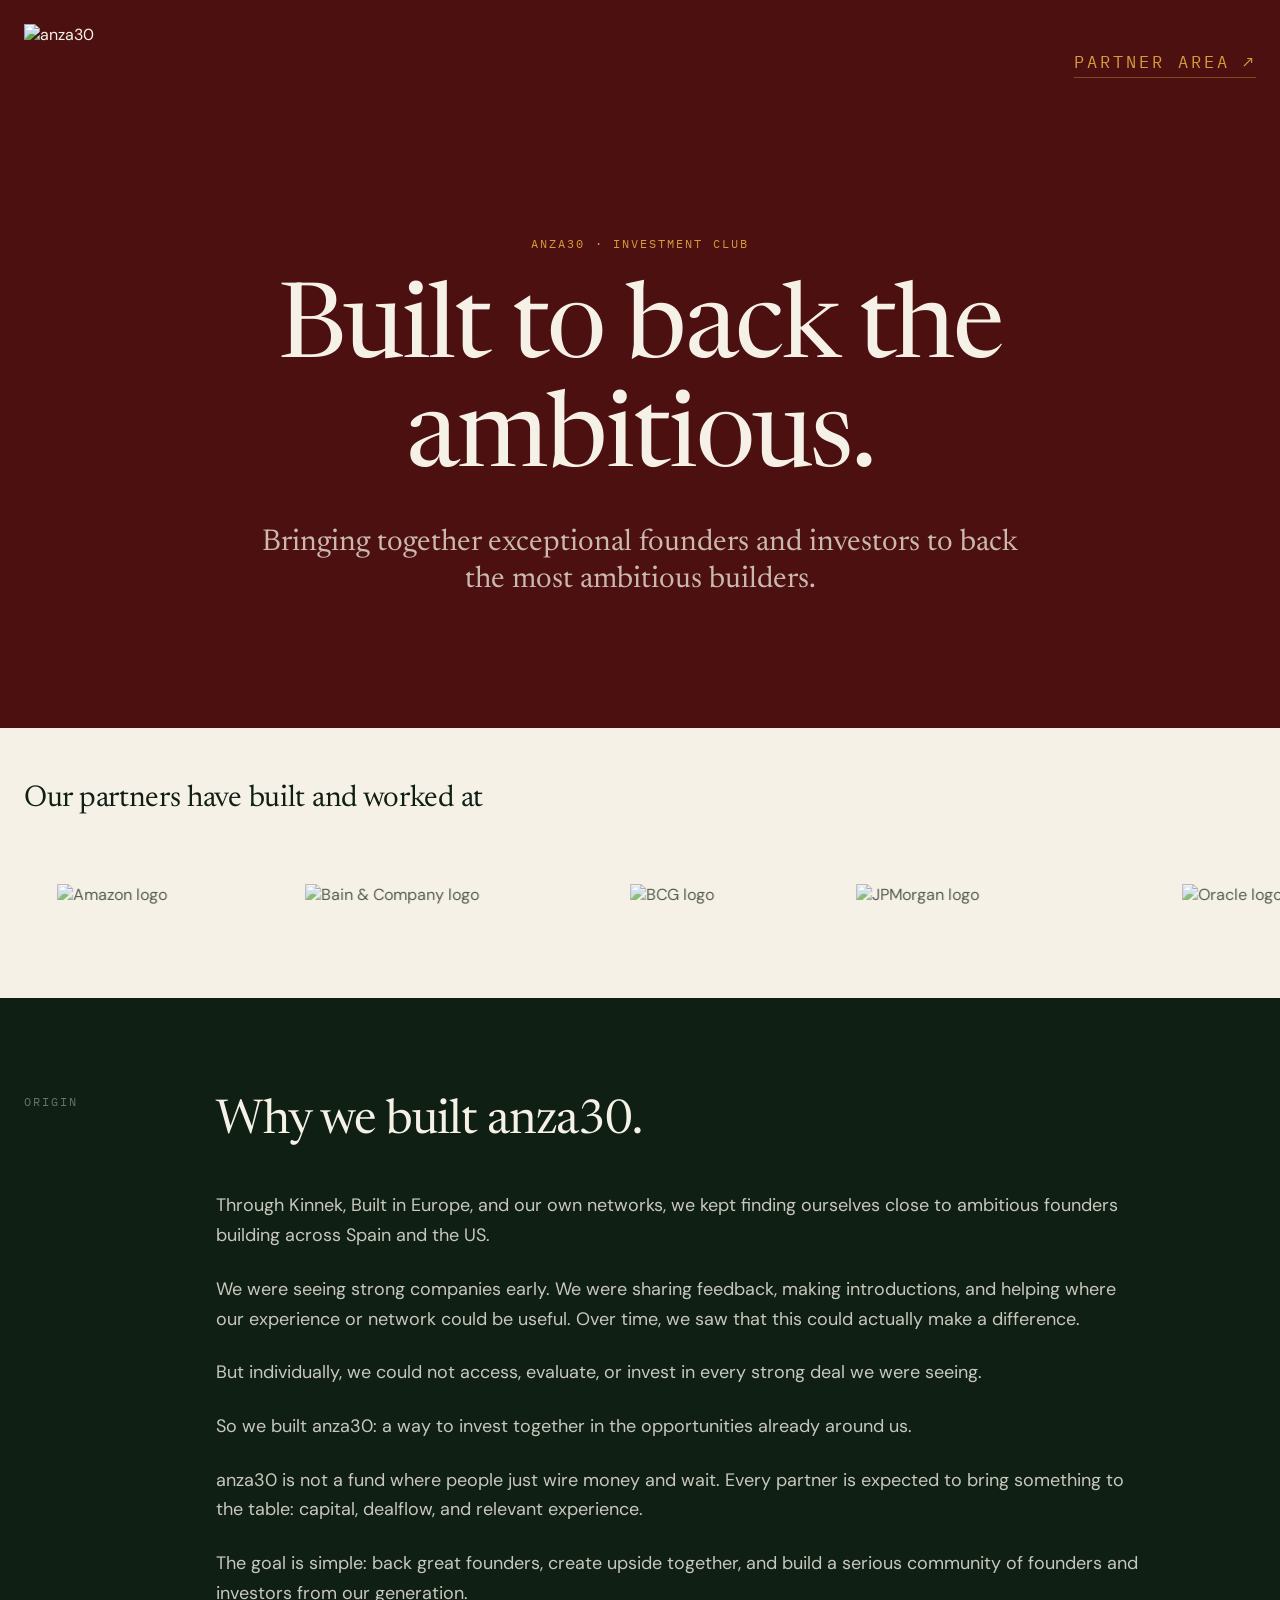
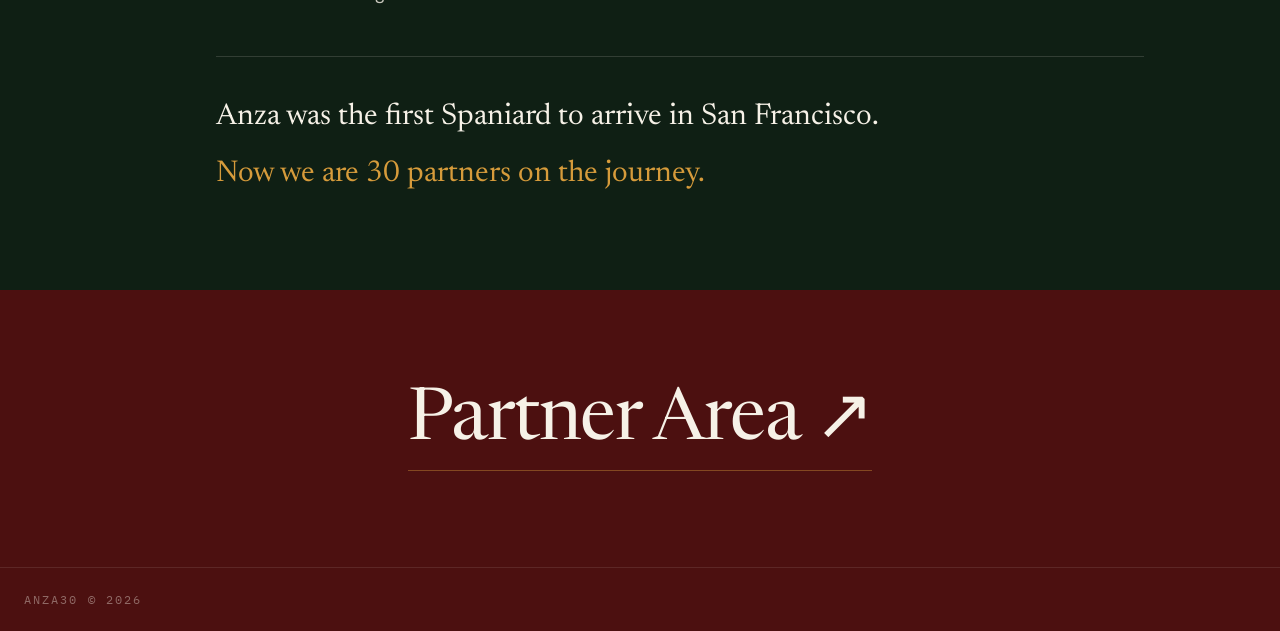
==== index.html @ 76278202 "Initial Anza30 landing page" ====
<!doctype html>
<html lang="en">
<head>
<meta charset="utf-8">
<meta name="viewport" content="width=device-width, initial-scale=1">
<title>anza30 — Built to back the ambitious.</title>
<meta name="description" content="anza30 is an investment group bringing together exceptional founders and investors to back the most ambitious builders.">
<meta property="og:title" content="anza30 — Built to back the ambitious.">
<meta property="og:description" content="An investment group bringing together exceptional founders and investors to back the most ambitious builders.">
<meta property="og:type" content="website">
<meta name="twitter:card" content="summary_large_image">
<link rel="icon" href="[data-uri]" type="image/png">
<link rel="preconnect" href="https://fonts.googleapis.com">
<link rel="preconnect" href="https://fonts.gstatic.com" crossorigin>
<link href="https://fonts.googleapis.com/css2?family=DM+Sans:wght@400;500&family=IBM+Plex+Mono:wght@400;500&family=Newsreader:opsz,wght@6..72,400;6..72,500&display=swap" rel="stylesheet">
<style>
:root{--burgundy:oklch(0.28 0.09 25);--forest:oklch(0.22 0.03 155);--cream:oklch(0.96 0.014 85);--gold:oklch(0.73 0.13 76);--foreground:oklch(0.22 0.03 155)}
*{box-sizing:border-box}
html{scroll-behavior:smooth;-webkit-text-size-adjust:100%}
body{margin:0;background:var(--cream);color:var(--foreground);font-family:"DM Sans",system-ui,sans-serif;overflow-x:hidden}
a{color:inherit;text-decoration:none}
.container{max-width:1400px;margin:0 auto;padding-left:1.5rem;padding-right:1.5rem}
.label{font-family:"IBM Plex Mono",ui-monospace,monospace;font-size:.72rem;letter-spacing:.18em;text-transform:uppercase}
.serif{font-family:"Newsreader",Georgia,serif}
.hero{background:var(--burgundy);color:var(--cream)}
.header{display:flex;align-items:center;justify-content:space-between;padding-top:1.5rem;padding-bottom:1.5rem}
.brand{height:5rem;width:auto;object-fit:contain}
.partner-top{font-size:1.05rem;color:var(--gold);border-bottom:1px solid color-mix(in oklch,var(--gold) 40%,transparent);padding-bottom:.25rem;transition:.3s}
.partner-top:hover{color:var(--cream);border-color:var(--gold)}
.hero-main{padding-top:6rem;padding-bottom:8rem;text-align:center}
.kicker{color:var(--gold)}
h1{margin:1.75rem auto 0;max-width:72rem;font-family:"Newsreader",Georgia,serif;font-size:6.5rem;line-height:1.05;letter-spacing:-.02em;font-weight:400}
.subtitle{margin:1.75rem auto 0;max-width:48rem;font-family:"Newsreader",Georgia,serif;font-size:1.875rem;line-height:1.25;color:color-mix(in oklch,var(--cream) 75%,transparent)}
.social{background:var(--cream);padding:3.5rem 0 4rem}
.social h2{margin:0 auto;max-width:1400px;padding:0 1.5rem;font-family:"Newsreader",Georgia,serif;font-size:1.875rem;font-weight:400;letter-spacing:-.01em}
.marquee{position:relative;margin-top:2.5rem;overflow:hidden}
.marquee-track{display:flex;width:max-content;gap:3.5rem;animation:marquee 70s linear infinite;will-change:transform}
.marquee:hover .marquee-track{animation-play-state:paused}
.logo-item{display:flex;height:5rem;width:14rem;flex:0 0 auto;align-items:center;justify-content:center;padding:0 1rem}
.logo{max-height:3rem;max-width:100%;width:auto;object-fit:contain;opacity:.70}
.logo.small{max-height:2.75rem}
.logo.jpm{width:16rem;max-height:6rem}
.logo.salesforce{max-height:4rem}
.logo.balance{max-height:2.5rem}
.logo.kreios{max-height:3.5rem}
.logo.happy{max-height:2.25rem}
@keyframes marquee{from{transform:translateX(0)}to{transform:translateX(-50%)}}
.why{background:var(--forest);color:var(--cream)}
.why-inner{padding-top:6rem;padding-bottom:6rem}
.why-grid{display:grid;grid-template-columns:9rem minmax(0,58rem);gap:3rem}
.origin{color:color-mix(in oklch,var(--cream) 40%,transparent);margin:0}
.why h2{margin:0;font-family:"Newsreader",Georgia,serif;font-size:3rem;line-height:1.2;letter-spacing:-.02em;font-weight:400}
.copy{margin-top:2.5rem;display:grid;gap:1.5rem}
.copy p{margin:0;font-size:1.125rem;line-height:1.65;color:color-mix(in oklch,var(--cream) 80%,transparent)}
.final-lines{margin-top:3rem;padding-top:2.5rem;border-top:1px solid color-mix(in oklch,var(--cream) 15%,transparent);display:grid;gap:1rem}
.final-lines p{margin:0;font-family:"Newsreader",Georgia,serif;font-size:1.875rem;line-height:1.35}
.final-lines p:last-child{color:var(--gold)}
.cta{background:var(--burgundy);color:var(--cream)}
.cta-inner{display:flex;align-items:center;justify-content:center;padding-top:6rem;padding-bottom:6rem}
.cta-link{font-family:"Newsreader",Georgia,serif;font-size:4.5rem;line-height:1;letter-spacing:-.02em;border-bottom:1px solid color-mix(in oklch,var(--gold) 40%,transparent);padding-bottom:.75rem;transition:.5s}
.cta-link:hover{color:var(--gold);border-color:var(--gold)}
footer{background:var(--burgundy);color:var(--cream)}
.footer-inner{border-top:1px solid color-mix(in oklch,var(--cream) 10%,transparent);padding-top:1.5rem;padding-bottom:1.5rem}
.footer-inner p{margin:0;color:color-mix(in oklch,var(--cream) 40%,transparent)}
.reveal{opacity:0;transform:translateY(14px);transition:opacity 900ms cubic-bezier(.22,1,.36,1),transform 900ms cubic-bezier(.22,1,.36,1)}
.reveal.visible{opacity:1;transform:none}
@media(max-width:1023px){
.container{padding-left:2.5rem;padding-right:2.5rem}.brand{height:4rem}h1{font-size:4.5rem}.subtitle{font-size:1.5rem}.hero-main{padding-top:5rem;padding-bottom:7rem}.why-grid{display:block}.why-main{margin-top:1.5rem}.cta-link{font-size:3.75rem}
}
@media(max-width:639px){
.container{padding-left:1.5rem;padding-right:1.5rem}.header{padding-top:1.25rem;padding-bottom:1.25rem}.brand{height:3.5rem}.partner-top{font-size:.85rem}.hero-main{padding-top:3.5rem;padding-bottom:5rem}h1{font-size:3rem}.subtitle{font-size:1.25rem}.social{padding:3.5rem 0}.social h2{font-size:1.5rem}.marquee-track{gap:1.5rem}.logo-item{width:11rem}.why-inner{padding-top:4rem;padding-bottom:4rem}.why h2{font-size:2rem}.copy{margin-top:2rem;gap:1.25rem}.copy p{font-size:1rem}.final-lines{margin-top:3rem;padding-top:2.5rem}.final-lines p{font-size:1.5rem}.cta-inner{padding-top:4rem;padding-bottom:4rem}.cta-link{font-size:2.25rem}
}
@media(prefers-reduced-motion:reduce){html{scroll-behavior:auto}.marquee-track{animation:none}.reveal{opacity:1;transform:none;transition:none}}
</style>
</head>
<body>
<section class="hero">
  <header class="container header">
    <img class="brand" src="https://anza30-landingpage.lovable.app/__l5e/assets-v1/c8a9807a-58d2-48a5-817c-4f961789ae0c/a30mark2.png" alt="anza30">
    <a class="label partner-top" href="#">Partner Area ↗</a>
  </header>
  <div class="container hero-main">
    <p class="label kicker">anza30 · investment club</p>
    <h1>Built to back the ambitious.</h1>
    <p class="subtitle">Bringing together exceptional founders and investors to back the most ambitious builders.</p>
  </div>
</section>
<section class="social">
  <div class="reveal"><h2>Our partners have built and worked at</h2></div>
  <div class="marquee" aria-label="Partner companies">
    <div class="marquee-track">
      <div class="logo-item"><img src="https://anza30-landingpage.lovable.app/__l5e/assets-v1/3d664adc-daf2-4ba1-878d-9f7816eb878a/amazon.png" alt="Amazon logo" class="logo " loading="lazy" decoding="async"></div>
<div class="logo-item"><img src="https://anza30-landingpage.lovable.app/__l5e/assets-v1/d459a6ca-51f5-4214-aaef-d56ca8985bcc/bain.png" alt="Bain & Company logo" class="logo " loading="lazy" decoding="async"></div>
<div class="logo-item"><img src="https://anza30-landingpage.lovable.app/__l5e/assets-v1/e646b8ff-e8a0-4334-b1d9-8e2fe0800f67/bcg.png" alt="BCG logo" class="logo small" loading="lazy" decoding="async"></div>
<div class="logo-item"><img src="https://anza30-landingpage.lovable.app/__l5e/assets-v1/e0376314-28de-4d36-b4cb-7871ac5d4e93/jpmorgan.png" alt="JPMorgan logo" class="logo jpm" loading="lazy" decoding="async"></div>
<div class="logo-item"><img src="https://anza30-landingpage.lovable.app/__l5e/assets-v1/8dee4e75-9bb7-403d-a381-4c96aefcb8ae/oracle.png" alt="Oracle logo" class="logo " loading="lazy" decoding="async"></div>
<div class="logo-item"><img src="https://anza30-landingpage.lovable.app/__l5e/assets-v1/3bc34c1a-e28b-4760-b67f-9920e3a1a0d2/salesforce.png" alt="Salesforce logo" class="logo salesforce" loading="lazy" decoding="async"></div>
<div class="logo-item"><img src="https://anza30-landingpage.lovable.app/__l5e/assets-v1/82835de9-daf8-43c5-ab97-c78520c98a5a/celonis.png" alt="Celonis logo" class="logo " loading="lazy" decoding="async"></div>
<div class="logo-item"><img src="https://anza30-landingpage.lovable.app/__l5e/assets-v1/7bbe5a0f-3b3b-4340-9522-8e8e1b3e39fe/kinnek.png" alt="Kinnek logo" class="logo " loading="lazy" decoding="async"></div>
<div class="logo-item"><img src="https://anza30-landingpage.lovable.app/__l5e/assets-v1/8f241cde-4b7d-4580-b050-718699af75ae/balance.png" alt="Balance Phone logo" class="logo balance" loading="lazy" decoding="async"></div>
<div class="logo-item"><img src="https://anza30-landingpage.lovable.app/__l5e/assets-v1/4280c556-c6e6-41c9-b41f-c1a90c7cfaf8/icogn.png" alt="ICOGN logo" class="logo small" loading="lazy" decoding="async"></div>
<div class="logo-item"><img src="https://anza30-landingpage.lovable.app/__l5e/assets-v1/e4b60aeb-66e5-49c9-8b0a-1ea323ce1e61/convexity.png" alt="Convexity logo" class="logo small" loading="lazy" decoding="async"></div>
<div class="logo-item"><img src="https://anza30-landingpage.lovable.app/__l5e/assets-v1/5eca3c44-5a33-4bc5-aef8-e974ff864706/kreios.png" alt="Kreios Space logo" class="logo kreios" loading="lazy" decoding="async"></div>
<div class="logo-item"><img src="https://anza30-landingpage.lovable.app/__l5e/assets-v1/dd23faad-93ac-48b7-9dfe-d05b95fc7e28/builtineurope.png" alt="Built in Europe logo" class="logo salesforce" loading="lazy" decoding="async"></div>
<div class="logo-item"><img src="https://anza30-landingpage.lovable.app/__l5e/assets-v1/45699883-f0cb-4d24-89e7-0a8ee266a602/happyrobot.png" alt="HappyRobot logo" class="logo happy" loading="lazy" decoding="async"></div>
<div class="logo-item"><img src="https://anza30-landingpage.lovable.app/__l5e/assets-v1/baea9de5-266a-406a-a65f-7d2b5cf701ee/traza.png" alt="Traza logo" class="logo balance" loading="lazy" decoding="async"></div>
<div class="logo-item"><img src="https://anza30-landingpage.lovable.app/__l5e/assets-v1/3c82655e-c2f5-4ef2-908d-b62e6536043b/shinkei.png" alt="Shinkei logo" class="logo balance" loading="lazy" decoding="async"></div>
<div class="logo-item"><img src="https://anza30-landingpage.lovable.app/__l5e/assets-v1/cd724030-26b7-426f-943d-35ee782e656d/whiterabbit.png" alt="White Rabbit logo" class="logo kreios" loading="lazy" decoding="async"></div>
      <div class="logo-item"><img src="https://anza30-landingpage.lovable.app/__l5e/assets-v1/3d664adc-daf2-4ba1-878d-9f7816eb878a/amazon.png" alt="Amazon logo" class="logo " loading="lazy" decoding="async"></div>
<div class="logo-item"><img src="https://anza30-landingpage.lovable.app/__l5e/assets-v1/d459a6ca-51f5-4214-aaef-d56ca8985bcc/bain.png" alt="Bain & Company logo" class="logo " loading="lazy" decoding="async"></div>
<div class="logo-item"><img src="https://anza30-landingpage.lovable.app/__l5e/assets-v1/e646b8ff-e8a0-4334-b1d9-8e2fe0800f67/bcg.png" alt="BCG logo" class="logo small" loading="lazy" decoding="async"></div>
<div class="logo-item"><img src="https://anza30-landingpage.lovable.app/__l5e/assets-v1/e0376314-28de-4d36-b4cb-7871ac5d4e93/jpmorgan.png" alt="JPMorgan logo" class="logo jpm" loading="lazy" decoding="async"></div>
<div class="logo-item"><img src="https://anza30-landingpage.lovable.app/__l5e/assets-v1/8dee4e75-9bb7-403d-a381-4c96aefcb8ae/oracle.png" alt="Oracle logo" class="logo " loading="lazy" decoding="async"></div>
<div class="logo-item"><img src="https://anza30-landingpage.lovable.app/__l5e/assets-v1/3bc34c1a-e28b-4760-b67f-9920e3a1a0d2/salesforce.png" alt="Salesforce logo" class="logo salesforce" loading="lazy" decoding="async"></div>
<div class="logo-item"><img src="https://anza30-landingpage.lovable.app/__l5e/assets-v1/82835de9-daf8-43c5-ab97-c78520c98a5a/celonis.png" alt="Celonis logo" class="logo " loading="lazy" decoding="async"></div>
<div class="logo-item"><img src="https://anza30-landingpage.lovable.app/__l5e/assets-v1/7bbe5a0f-3b3b-4340-9522-8e8e1b3e39fe/kinnek.png" alt="Kinnek logo" class="logo " loading="lazy" decoding="async"></div>
<div class="logo-item"><img src="https://anza30-landingpage.lovable.app/__l5e/assets-v1/8f241cde-4b7d-4580-b050-718699af75ae/balance.png" alt="Balance Phone logo" class="logo balance" loading="lazy" decoding="async"></div>
<div class="logo-item"><img src="https://anza30-landingpage.lovable.app/__l5e/assets-v1/4280c556-c6e6-41c9-b41f-c1a90c7cfaf8/icogn.png" alt="ICOGN logo" class="logo small" loading="lazy" decoding="async"></div>
<div class="logo-item"><img src="https://anza30-landingpage.lovable.app/__l5e/assets-v1/e4b60aeb-66e5-49c9-8b0a-1ea323ce1e61/convexity.png" alt="Convexity logo" class="logo small" loading="lazy" decoding="async"></div>
<div class="logo-item"><img src="https://anza30-landingpage.lovable.app/__l5e/assets-v1/5eca3c44-5a33-4bc5-aef8-e974ff864706/kreios.png" alt="Kreios Space logo" class="logo kreios" loading="lazy" decoding="async"></div>
<div class="logo-item"><img src="https://anza30-landingpage.lovable.app/__l5e/assets-v1/dd23faad-93ac-48b7-9dfe-d05b95fc7e28/builtineurope.png" alt="Built in Europe logo" class="logo salesforce" loading="lazy" decoding="async"></div>
<div class="logo-item"><img src="https://anza30-landingpage.lovable.app/__l5e/assets-v1/45699883-f0cb-4d24-89e7-0a8ee266a602/happyrobot.png" alt="HappyRobot logo" class="logo happy" loading="lazy" decoding="async"></div>
<div class="logo-item"><img src="https://anza30-landingpage.lovable.app/__l5e/assets-v1/baea9de5-266a-406a-a65f-7d2b5cf701ee/traza.png" alt="Traza logo" class="logo balance" loading="lazy" decoding="async"></div>
<div class="logo-item"><img src="https://anza30-landingpage.lovable.app/__l5e/assets-v1/3c82655e-c2f5-4ef2-908d-b62e6536043b/shinkei.png" alt="Shinkei logo" class="logo balance" loading="lazy" decoding="async"></div>
<div class="logo-item"><img src="https://anza30-landingpage.lovable.app/__l5e/assets-v1/cd724030-26b7-426f-943d-35ee782e656d/whiterabbit.png" alt="White Rabbit logo" class="logo kreios" loading="lazy" decoding="async"></div>
    </div>
  </div>
</section>
<section class="why">
  <div class="container why-inner">
    <div class="why-grid">
      <div class="reveal"><p class="label origin">Origin</p></div>
      <div class="why-main">
        <div class="reveal"><h2>Why we built anza30.</h2></div>
        <div class="copy">
          <p class="reveal">Through Kinnek, Built in Europe, and our own networks, we kept finding ourselves close to ambitious founders building across Spain and the US.</p>
          <p class="reveal" style="transition-delay:40ms">We were seeing strong companies early. We were sharing feedback, making introductions, and helping where our experience or network could be useful. Over time, we saw that this could actually make a difference.</p>
          <p class="reveal" style="transition-delay:80ms">But individually, we could not access, evaluate, or invest in every strong deal we were seeing.</p>
          <p class="reveal" style="transition-delay:120ms">So we built anza30: a way to invest together in the opportunities already around us.</p>
          <p class="reveal" style="transition-delay:160ms">anza30 is not a fund where people just wire money and wait. Every partner is expected to bring something to the table: capital, dealflow, and relevant experience.</p>
          <p class="reveal" style="transition-delay:200ms">The goal is simple: back great founders, create upside together, and build a serious community of founders and investors from our generation.</p>
        </div>
        <div class="final-lines">
          <p class="reveal">Anza was the first Spaniard to arrive in San Francisco.</p>
          <p class="reveal" style="transition-delay:120ms">Now we are 30 partners on the journey.</p>
        </div>
      </div>
    </div>
  </div>
</section>
<section class="cta">
  <div class="container cta-inner"><a class="cta-link" href="#">Partner Area ↗</a></div>
</section>
<footer><div class="container footer-inner"><p class="label">anza30 © 2026</p></div></footer>
<script>
(function(){
  const els=document.querySelectorAll('.reveal');
  if(!('IntersectionObserver' in window)){els.forEach(e=>e.classList.add('visible'));return;}
  const obs=new IntersectionObserver(entries=>{entries.forEach(entry=>{if(entry.isIntersecting){entry.target.classList.add('visible');obs.unobserve(entry.target);}})},{threshold:.15,rootMargin:'0px 0px -8% 0px'});
  els.forEach(e=>obs.observe(e));
})();
</script>
</body>
</html>
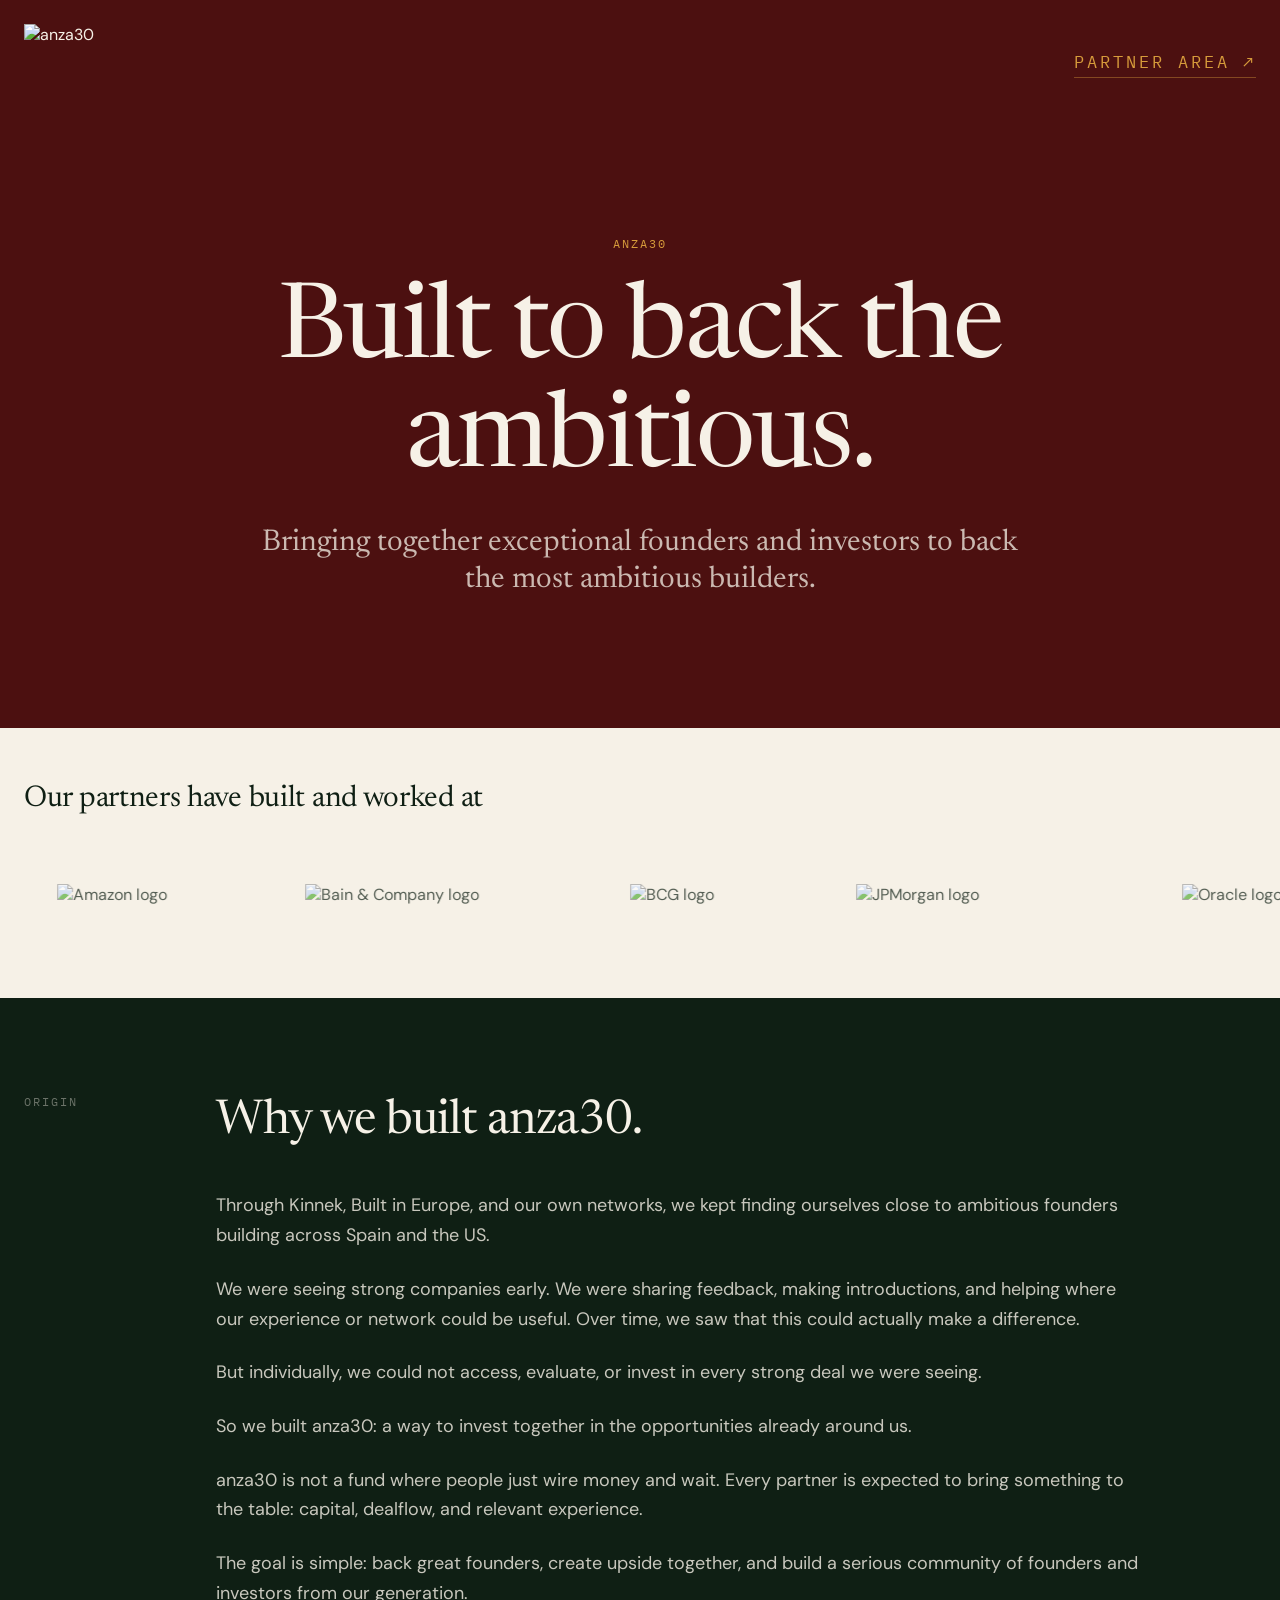
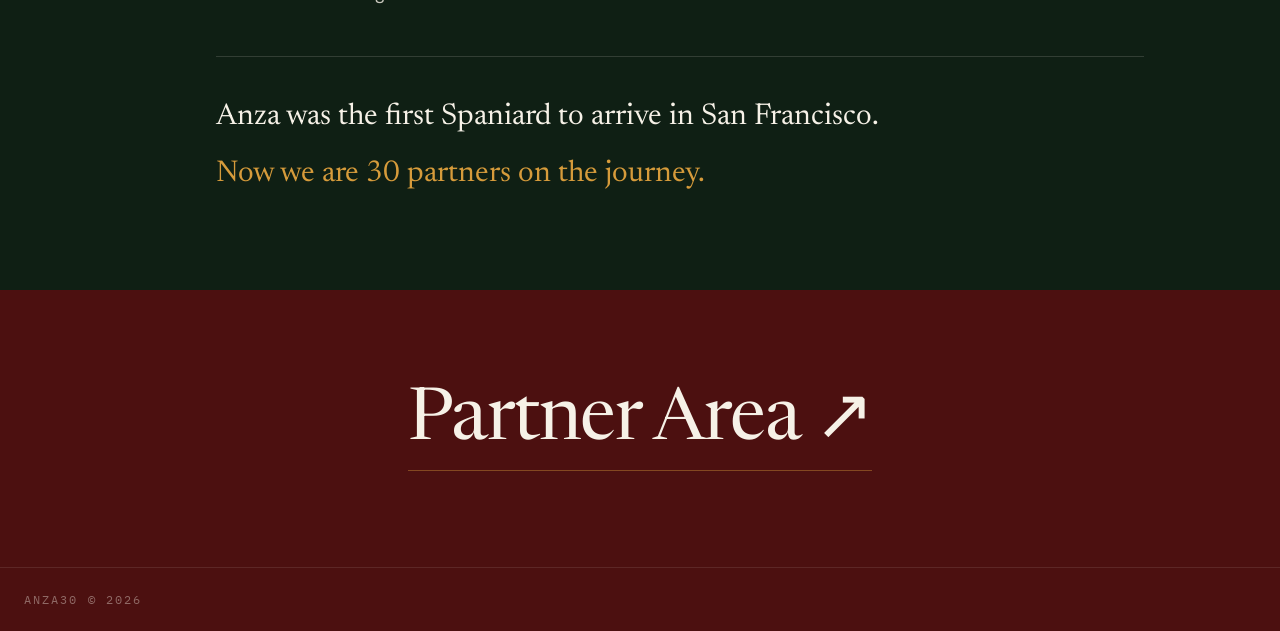
==== commit 17cd0ff5: "Add files via upload" ====
--- a/index.html
+++ b/index.html
@@ -80,7 +80,7 @@
     <a class="label partner-top" href="#">Partner Area ↗</a>
   </header>
   <div class="container hero-main">
-    <p class="label kicker">anza30 · investment club</p>
+    <p class="label kicker">anza30</p>
     <h1>Built to back the ambitious.</h1>
     <p class="subtitle">Bringing together exceptional founders and investors to back the most ambitious builders.</p>
   </div>
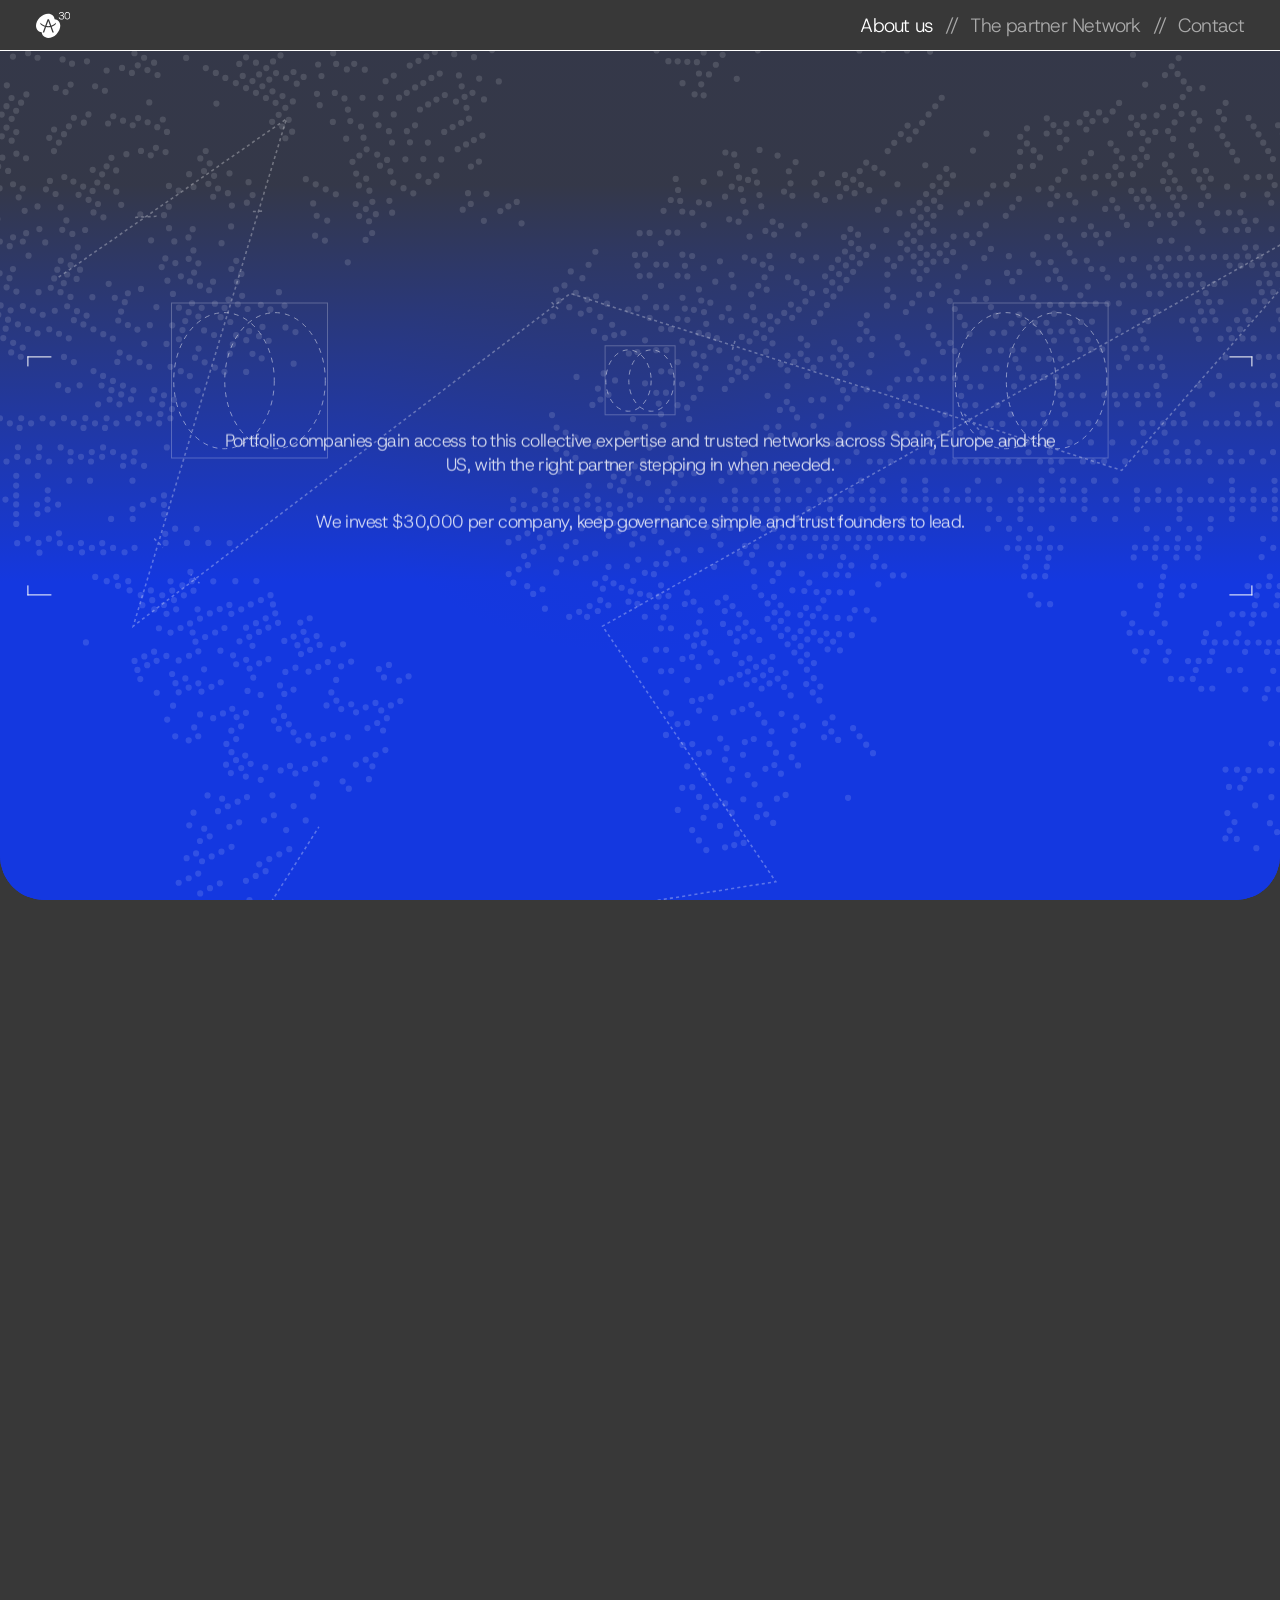
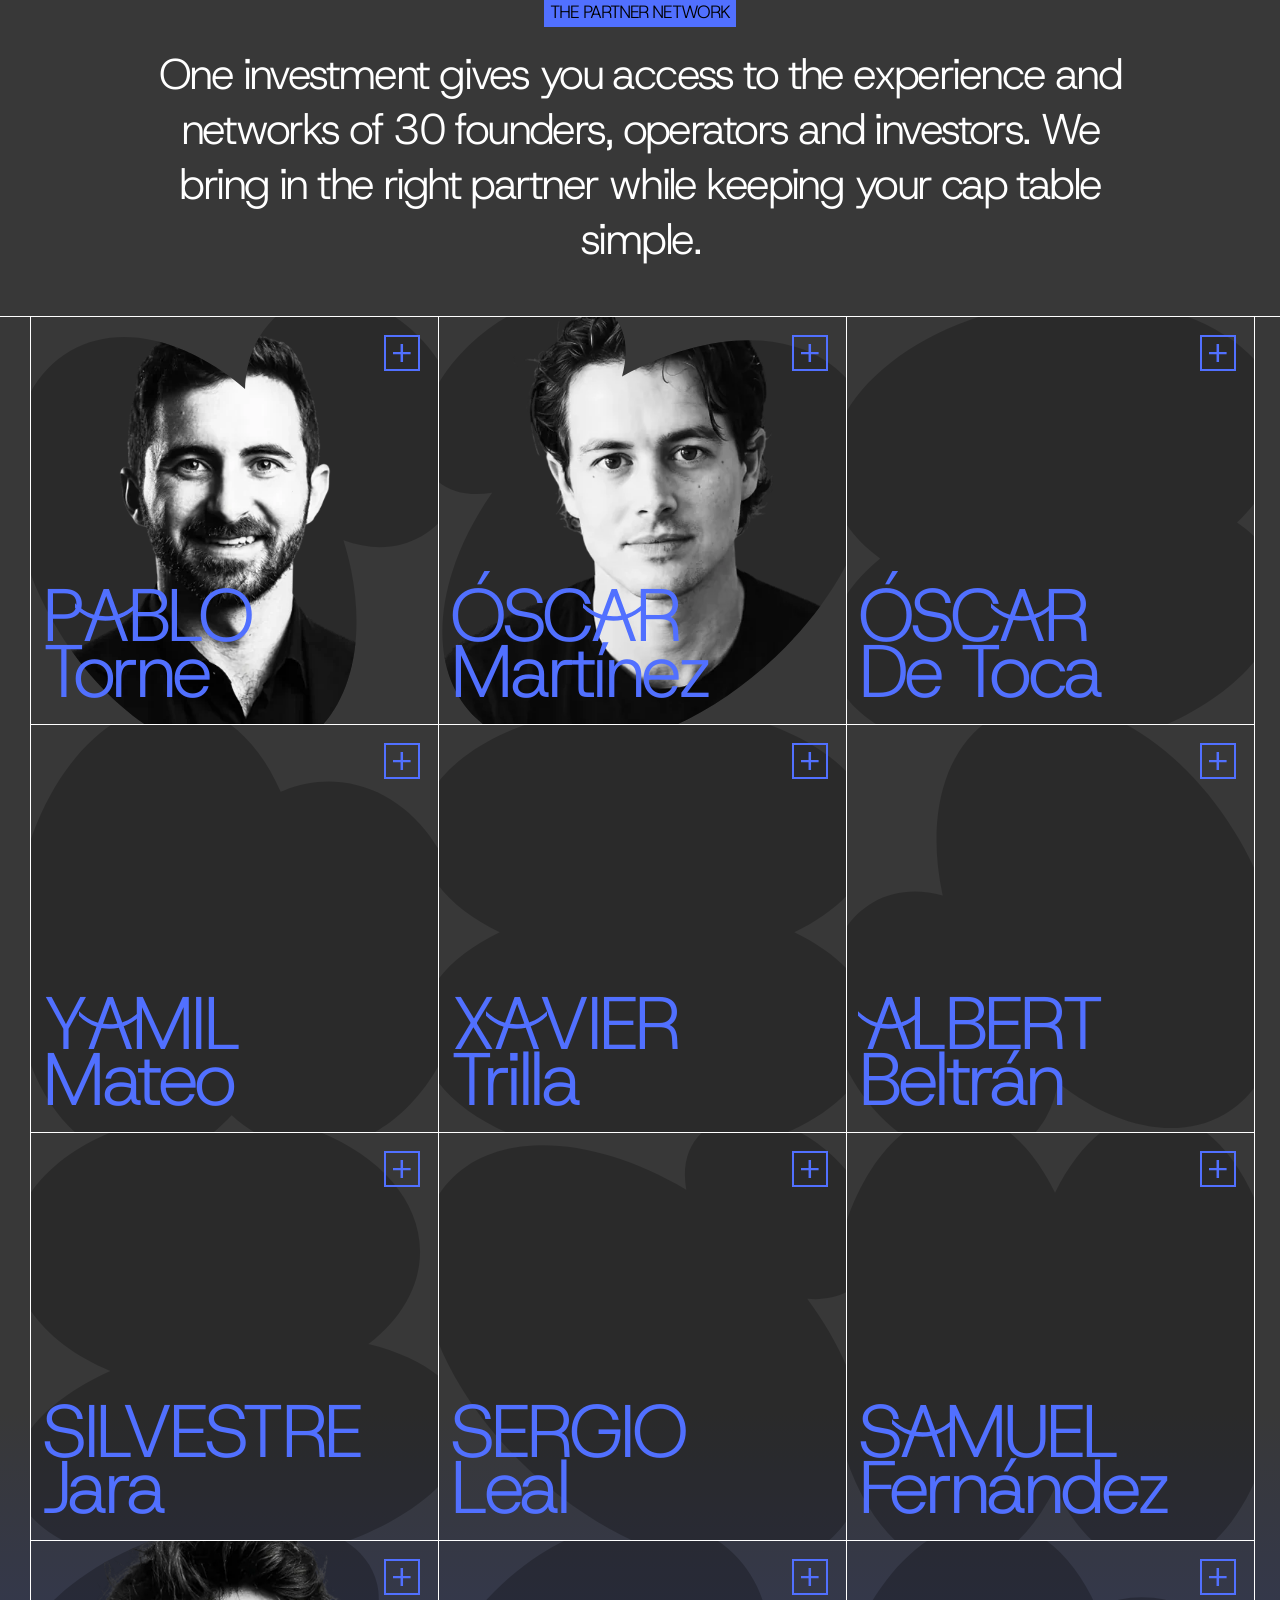
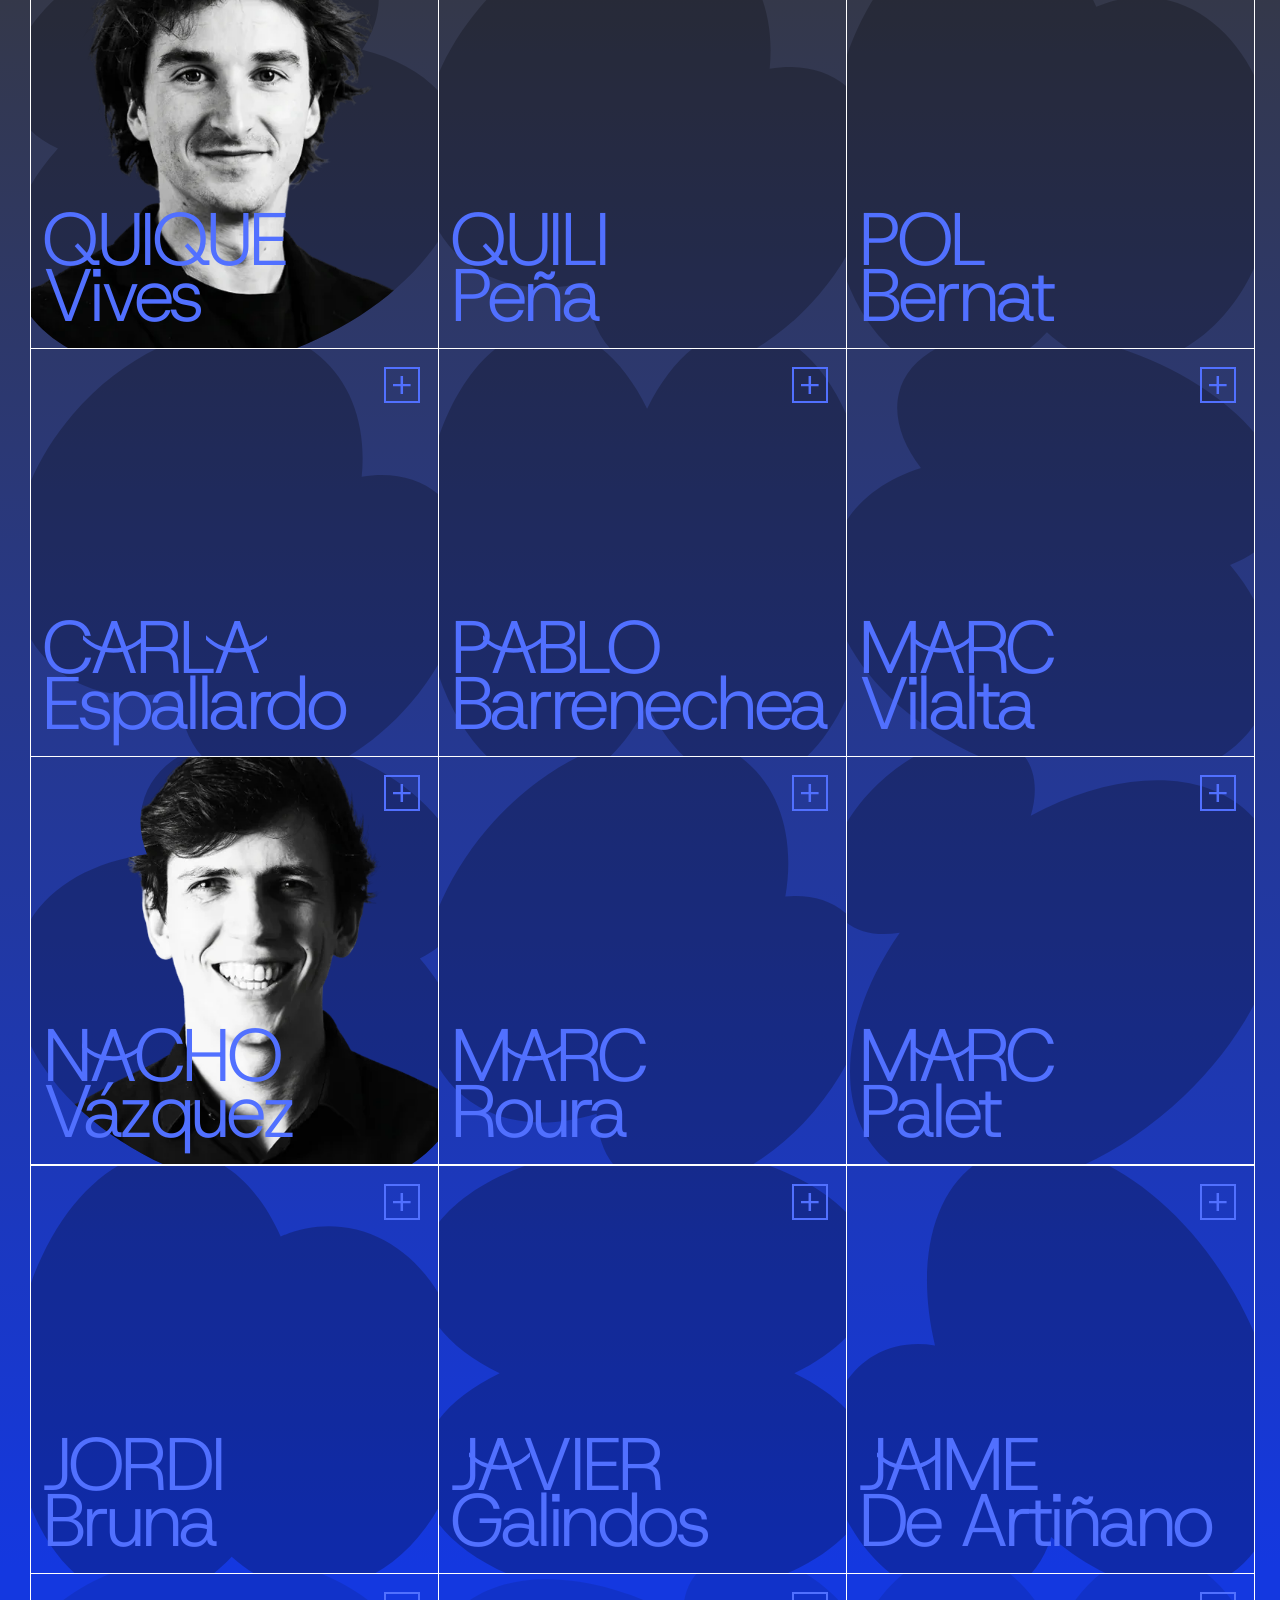
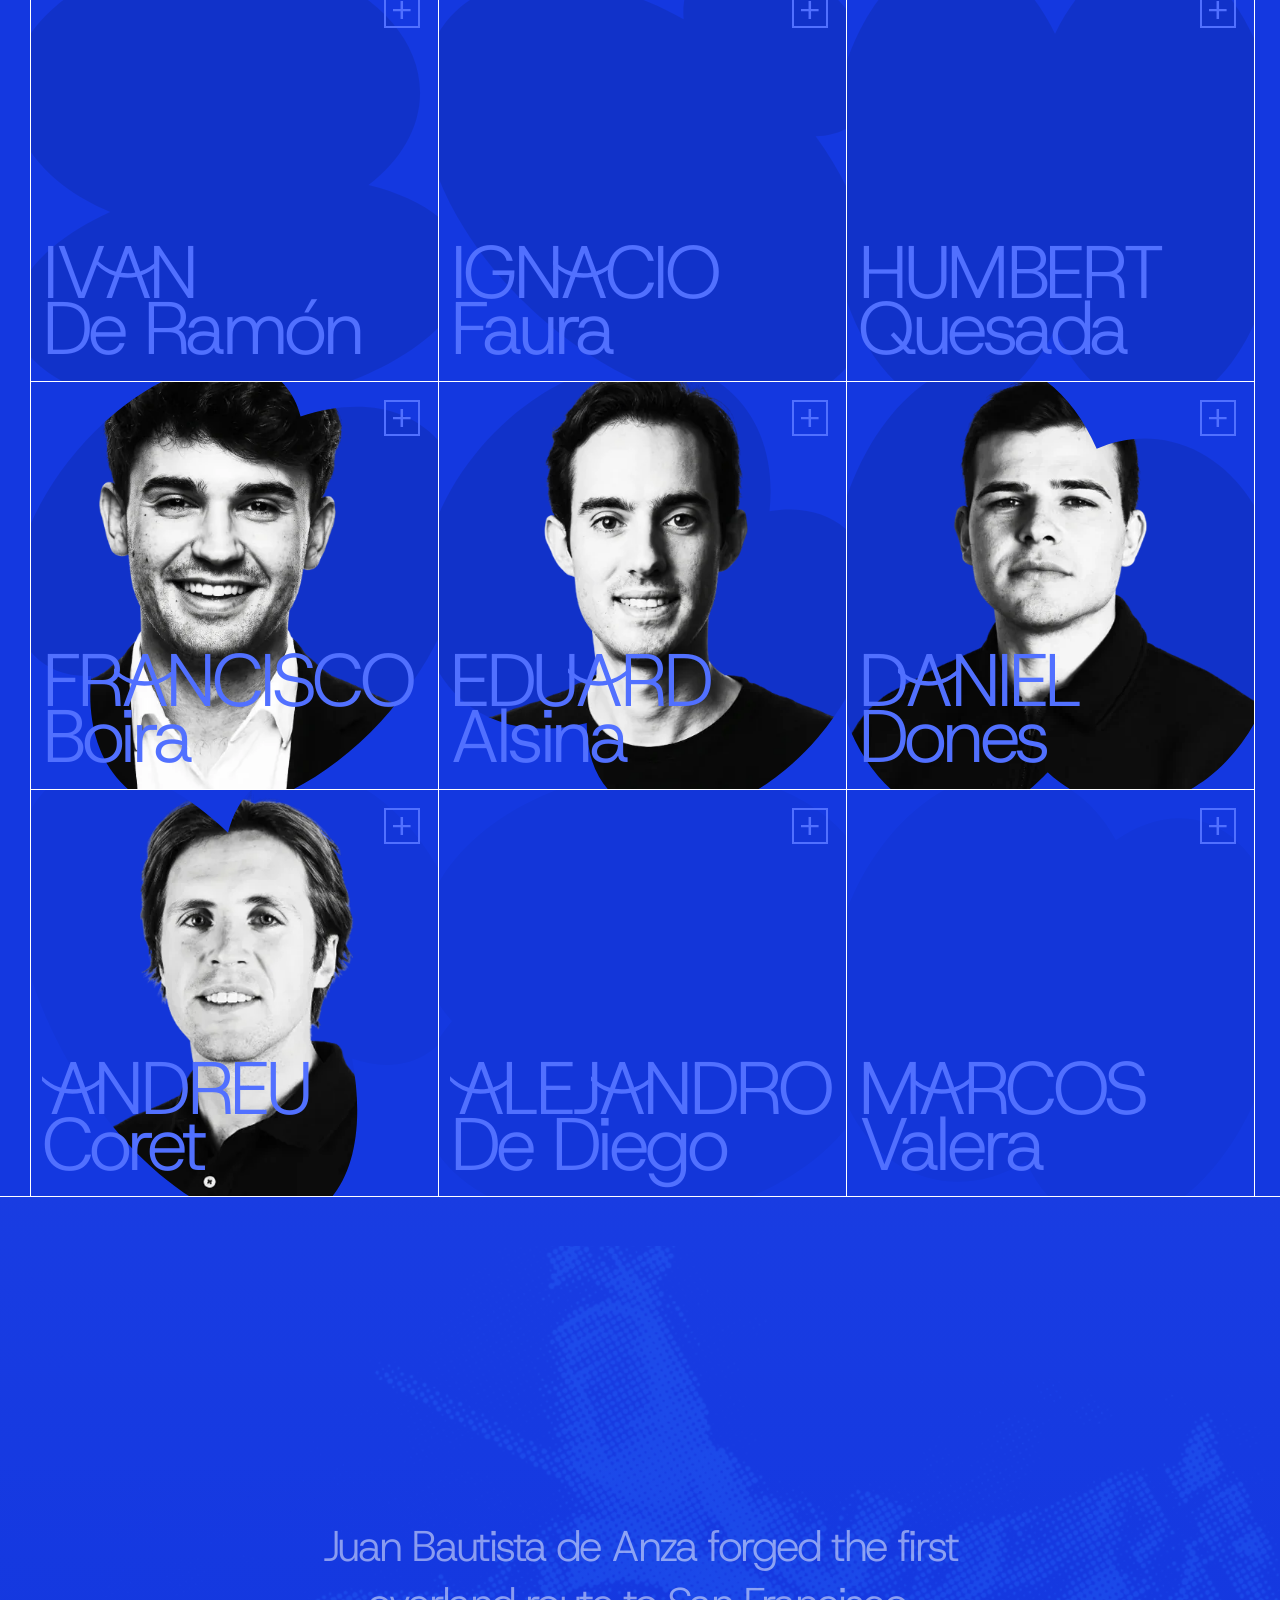
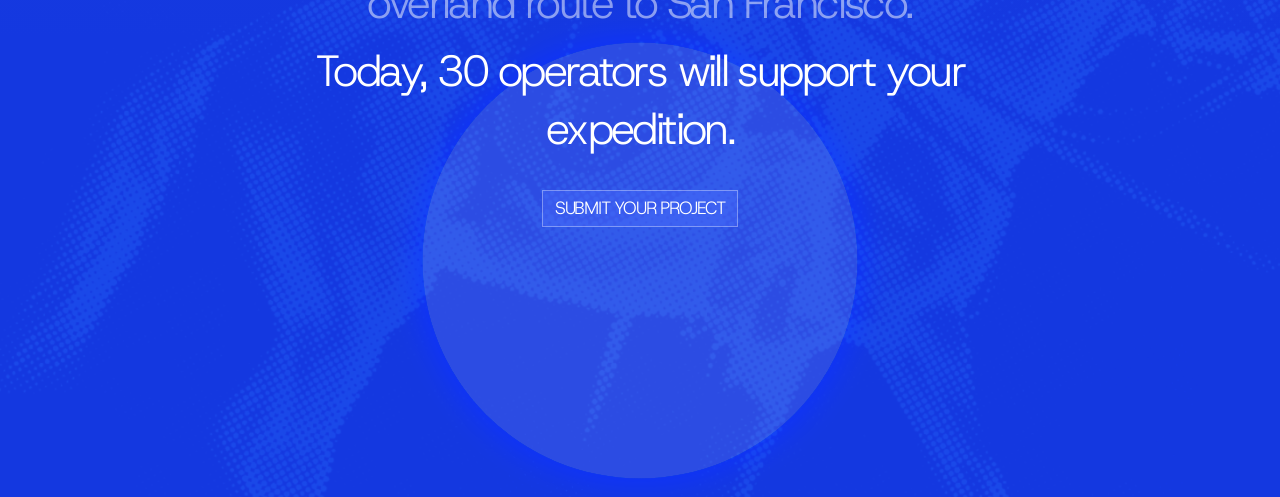
==== commit b7384fa9: "Actualizar web Anza30" ====
--- a/index.html
+++ b/index.html
@@ -1,164 +1,521 @@
-<!doctype html>
+<!DOCTYPE html>
 <html lang="en">
 <head>
 <meta charset="utf-8">
-<meta name="viewport" content="width=device-width, initial-scale=1">
-<title>anza30 — Built to back the ambitious.</title>
-<meta name="description" content="anza30 is an investment group bringing together exceptional founders and investors to back the most ambitious builders.">
-<meta property="og:title" content="anza30 — Built to back the ambitious.">
-<meta property="og:description" content="An investment group bringing together exceptional founders and investors to back the most ambitious builders.">
+<meta name="viewport" content="width=device-width, initial-scale=1, viewport-fit=cover">
+<title>ANZA(30) — 30 Business Angels. One Line In Your Cap Table.</title>
+<meta name="description" content="ANZA(30) invests at the pre-seed and seed stages, backing ambitious founders building for international markets. 30 business angels, one line in your cap table.">
+<meta name="theme-color" content="#383838">
+<meta property="og:title" content="ANZA(30) — 30 Business Angels. One Line In Your Cap Table.">
+<meta property="og:description" content="ANZA(30) invests at the pre-seed and seed stages, backing ambitious founders building for international markets. 30 business angels, one line in your cap table.">
 <meta property="og:type" content="website">
-<meta name="twitter:card" content="summary_large_image">
-<link rel="icon" href="[data-uri]" type="image/png">
+<!-- ↑ Título de la pestaña y descripción para Google y redes: se pueden editar.
+     ↓ Icono, tipografía (Google Fonts) y hoja de estilos: no tocar. -->
+<link rel="icon" href="assets/favicon.svg" type="image/svg+xml">
 <link rel="preconnect" href="https://fonts.googleapis.com">
 <link rel="preconnect" href="https://fonts.gstatic.com" crossorigin>
-<link href="https://fonts.googleapis.com/css2?family=DM+Sans:wght@400;500&family=IBM+Plex+Mono:wght@400;500&family=Newsreader:opsz,wght@6..72,400;6..72,500&display=swap" rel="stylesheet">
-<style>
-:root{--burgundy:oklch(0.28 0.09 25);--forest:oklch(0.22 0.03 155);--cream:oklch(0.96 0.014 85);--gold:oklch(0.73 0.13 76);--foreground:oklch(0.22 0.03 155)}
-*{box-sizing:border-box}
-html{scroll-behavior:smooth;-webkit-text-size-adjust:100%}
-body{margin:0;background:var(--cream);color:var(--foreground);font-family:"DM Sans",system-ui,sans-serif;overflow-x:hidden}
-a{color:inherit;text-decoration:none}
-.container{max-width:1400px;margin:0 auto;padding-left:1.5rem;padding-right:1.5rem}
-.label{font-family:"IBM Plex Mono",ui-monospace,monospace;font-size:.72rem;letter-spacing:.18em;text-transform:uppercase}
-.serif{font-family:"Newsreader",Georgia,serif}
-.hero{background:var(--burgundy);color:var(--cream)}
-.header{display:flex;align-items:center;justify-content:space-between;padding-top:1.5rem;padding-bottom:1.5rem}
-.brand{height:5rem;width:auto;object-fit:contain}
-.partner-top{font-size:1.05rem;color:var(--gold);border-bottom:1px solid color-mix(in oklch,var(--gold) 40%,transparent);padding-bottom:.25rem;transition:.3s}
-.partner-top:hover{color:var(--cream);border-color:var(--gold)}
-.hero-main{padding-top:6rem;padding-bottom:8rem;text-align:center}
-.kicker{color:var(--gold)}
-h1{margin:1.75rem auto 0;max-width:72rem;font-family:"Newsreader",Georgia,serif;font-size:6.5rem;line-height:1.05;letter-spacing:-.02em;font-weight:400}
-.subtitle{margin:1.75rem auto 0;max-width:48rem;font-family:"Newsreader",Georgia,serif;font-size:1.875rem;line-height:1.25;color:color-mix(in oklch,var(--cream) 75%,transparent)}
-.social{background:var(--cream);padding:3.5rem 0 4rem}
-.social h2{margin:0 auto;max-width:1400px;padding:0 1.5rem;font-family:"Newsreader",Georgia,serif;font-size:1.875rem;font-weight:400;letter-spacing:-.01em}
-.marquee{position:relative;margin-top:2.5rem;overflow:hidden}
-.marquee-track{display:flex;width:max-content;gap:3.5rem;animation:marquee 70s linear infinite;will-change:transform}
-.marquee:hover .marquee-track{animation-play-state:paused}
-.logo-item{display:flex;height:5rem;width:14rem;flex:0 0 auto;align-items:center;justify-content:center;padding:0 1rem}
-.logo{max-height:3rem;max-width:100%;width:auto;object-fit:contain;opacity:.70}
-.logo.small{max-height:2.75rem}
-.logo.jpm{width:16rem;max-height:6rem}
-.logo.salesforce{max-height:4rem}
-.logo.balance{max-height:2.5rem}
-.logo.kreios{max-height:3.5rem}
-.logo.happy{max-height:2.25rem}
-@keyframes marquee{from{transform:translateX(0)}to{transform:translateX(-50%)}}
-.why{background:var(--forest);color:var(--cream)}
-.why-inner{padding-top:6rem;padding-bottom:6rem}
-.why-grid{display:grid;grid-template-columns:9rem minmax(0,58rem);gap:3rem}
-.origin{color:color-mix(in oklch,var(--cream) 40%,transparent);margin:0}
-.why h2{margin:0;font-family:"Newsreader",Georgia,serif;font-size:3rem;line-height:1.2;letter-spacing:-.02em;font-weight:400}
-.copy{margin-top:2.5rem;display:grid;gap:1.5rem}
-.copy p{margin:0;font-size:1.125rem;line-height:1.65;color:color-mix(in oklch,var(--cream) 80%,transparent)}
-.final-lines{margin-top:3rem;padding-top:2.5rem;border-top:1px solid color-mix(in oklch,var(--cream) 15%,transparent);display:grid;gap:1rem}
-.final-lines p{margin:0;font-family:"Newsreader",Georgia,serif;font-size:1.875rem;line-height:1.35}
-.final-lines p:last-child{color:var(--gold)}
-.cta{background:var(--burgundy);color:var(--cream)}
-.cta-inner{display:flex;align-items:center;justify-content:center;padding-top:6rem;padding-bottom:6rem}
-.cta-link{font-family:"Newsreader",Georgia,serif;font-size:4.5rem;line-height:1;letter-spacing:-.02em;border-bottom:1px solid color-mix(in oklch,var(--gold) 40%,transparent);padding-bottom:.75rem;transition:.5s}
-.cta-link:hover{color:var(--gold);border-color:var(--gold)}
-footer{background:var(--burgundy);color:var(--cream)}
-.footer-inner{border-top:1px solid color-mix(in oklch,var(--cream) 10%,transparent);padding-top:1.5rem;padding-bottom:1.5rem}
-.footer-inner p{margin:0;color:color-mix(in oklch,var(--cream) 40%,transparent)}
-.reveal{opacity:0;transform:translateY(14px);transition:opacity 900ms cubic-bezier(.22,1,.36,1),transform 900ms cubic-bezier(.22,1,.36,1)}
-.reveal.visible{opacity:1;transform:none}
-@media(max-width:1023px){
-.container{padding-left:2.5rem;padding-right:2.5rem}.brand{height:4rem}h1{font-size:4.5rem}.subtitle{font-size:1.5rem}.hero-main{padding-top:5rem;padding-bottom:7rem}.why-grid{display:block}.why-main{margin-top:1.5rem}.cta-link{font-size:3.75rem}
-}
-@media(max-width:639px){
-.container{padding-left:1.5rem;padding-right:1.5rem}.header{padding-top:1.25rem;padding-bottom:1.25rem}.brand{height:3.5rem}.partner-top{font-size:.85rem}.hero-main{padding-top:3.5rem;padding-bottom:5rem}h1{font-size:3rem}.subtitle{font-size:1.25rem}.social{padding:3.5rem 0}.social h2{font-size:1.5rem}.marquee-track{gap:1.5rem}.logo-item{width:11rem}.why-inner{padding-top:4rem;padding-bottom:4rem}.why h2{font-size:2rem}.copy{margin-top:2rem;gap:1.25rem}.copy p{font-size:1rem}.final-lines{margin-top:3rem;padding-top:2.5rem}.final-lines p{font-size:1.5rem}.cta-inner{padding-top:4rem;padding-bottom:4rem}.cta-link{font-size:2.25rem}
-}
-@media(prefers-reduced-motion:reduce){html{scroll-behavior:auto}.marquee-track{animation:none}.reveal{opacity:1;transform:none;transition:none}}
-</style>
+<link href="https://fonts.googleapis.com/css2?family=Host+Grotesk:wght@300&display=swap" rel="stylesheet">
+<link rel="stylesheet" href="css/styles.css">
 </head>
 <body>
-<section class="hero">
-  <header class="container header">
-    <img class="brand" src="https://anza30-landingpage.lovable.app/__l5e/assets-v1/c8a9807a-58d2-48a5-817c-4f961789ae0c/a30mark2.png" alt="anza30">
-    <a class="label partner-top" href="#">Partner Area ↗</a>
-  </header>
-  <div class="container hero-main">
-    <p class="label kicker">anza30</p>
-    <h1>Built to back the ambitious.</h1>
-    <p class="subtitle">Bringing together exceptional founders and investors to back the most ambitious builders.</p>
+<!--
+  ╔════════════════════════════════════════════════════════════════════════════╗
+  ║  ANZA(30) — GUÍA RÁPIDA DE ESTE ARCHIVO                                    ║
+  ╚════════════════════════════════════════════════════════════════════════════╝
+  Esta página tiene 4 bloques, en este orden. Busca (Ctrl/Cmd + F) el título
+  entre comillas para saltar a cada uno:
+
+    1. "MENÚ"                  Logo y enlaces de arriba.
+    2. "HERO"                  Las 4 pantallas del principio que cambian con el scroll.
+                               Sus textos están en los bloques <div class="scene …">.
+    3. "THE PARTNER NETWORK"   La cuadrícula de partners. Ahí mismo se explica cómo
+                               cambiar nombres, fotos y bios, y cómo añadir el nº 30.
+    4. "CIERRE / CONTACTO"     Frases finales y botón con el email de contacto.
+
+  Carpetas:
+    index.html              este archivo (todo el contenido y los textos)
+    css/styles.css          diseño: colores, tamaños, versión tablet y móvil
+    js/main.js              animaciones e interacciones (no hace falta tocarlo)
+    assets/img/partners/    fotos de los partners
+    assets/img/             fondos e imágenes generales
+    LEEME.txt               instrucciones de publicación y mantenimiento
+
+  Los textos se pueden editar directamente. Lo que va entre < y > son etiquetas:
+  cambia solo el texto que hay entre ellas, y guarda el archivo como UTF-8.
+-->
+<div class="page no-js">
+
+<!-- ===================== FORMAS (NO TOCAR) =====================
+     Dibujos que usa la página: la "A" especial de los nombres, las 30 máscaras
+     de las fotos (blob-01 … blob-30) y sus líneas de fondo (lines-01 … lines-30).
+     Son líneas muy largas de números: no hay nada que editar aquí. -->
+<svg width="0" height="0" style="position:absolute" aria-hidden="true" focusable="false">
+  <defs>
+    <symbol id="glyph-a" viewBox="0 0 82 70"><path d="M58.14 34.13C58.88 33.88 59.63 33.62 60.38 33.33C63.70 32.13 67.13 30.37 70.67 28.07C74.28 25.77 78.05 22.76 82 19.02L82 25.14C78.56 28.71 74.76 31.78 70.59 34.37C67.32 36.44 63.83 38.14 60.10 39.47L71.34 70L63.95 70L53.58 41.35C49.63 42.21 45.43 42.64 41 42.64C37.24 42.64 33.65 42.33 30.24 41.71L20.00 70L12.61 70L23.67 40.07C19.28 38.66 15.22 36.76 11.49 34.37C7.31 31.78 3.48 28.71 0 25.14L0 19.02C3.94 22.76 7.71 25.77 11.32 28.07C14.86 30.37 18.29 32.13 21.61 33.33C22.97 33.85 24.32 34.30 25.66 34.68L38.48 0L45.57 0L58.14 34.13ZM32.29 36.04C35.19 36.42 38.09 36.61 41 36.61C44.20 36.61 47.40 36.38 50.60 35.92C50.92 35.87 51.24 35.82 51.56 35.77L41.98 9.29L32.29 36.04Z"/></symbol>
+    <!-- Máscaras de las fotos (blob-01 … blob-30) -->
+    <clipPath id="blob-01" clipPathUnits="objectBoundingBox"><path transform="scale(0.0017) matrix(0.4983 0.867 -0.867 0.4983 437.09 -135.05)" d="M268.0 0 C364.3 0.0 442.4 60.4 442.4 135.0 C442.4 170.5 424.8 202.7 395.8 226.8 C514.5 253.2 600 327.2 600 414.3 C600 523.5 465.6 612.1 300 612.1 C134.3 612.1 0 523.5 0 414.3 C0 338.9 64.0 273.3 158.2 239.9 C118.8 215.2 93.5 177.4 93.5 135.0 C93.5 60.4 171.6 0 268.0 0 Z"/></clipPath>
+    <clipPath id="blob-02" clipPathUnits="objectBoundingBox"><path transform="scale(0.0017) matrix(-0.9659 -0.2589 0.2589 -0.9659 483.56 683.85)" d="M67.9 198.6 C163.5 42.7 324.4 -38.2 427.4 17.7 C510.6 62.9 530.5 183.7 484.7 310.6 C512.0 298.3 538.9 296.5 560.3 308.0 C608.0 333.4 609.8 415.1 564.4 490.4 C519.0 565.6 443.6 606.0 396.0 580.5 C371.0 567.1 358.6 538.3 359.0 503.0 C268.6 589.1 158.6 624.2 81.3 582.2 C-21.6 526.2 -27.6 354.5 67.9 198.6 Z"/></clipPath>
+    <clipPath id="blob-03" clipPathUnits="objectBoundingBox"><path transform="scale(0.0017) matrix(-0.4983 0.867 0.867 0.4983 192.51 -140.08)" d="M109.7 120.2 C221.4 -2.1 371.0 -36.8 443.7 42.8 C465.8 66.9 478.2 98.8 481.8 135.0 C547.0 110.7 606.7 115.4 642.5 154.7 C707.3 225.6 669.1 382.5 557.2 505.1 C445.3 627.6 302.1 669.5 237.3 598.5 C218.8 578.2 208.7 550.8 206.3 519.2 C140.2 538.8 78.4 529.2 39.1 486.1 C-33.6 406.4 -1.9 242.6 109.7 120.2 Z"/></clipPath>
+    <clipPath id="blob-04" clipPathUnits="objectBoundingBox"><path transform="scale(0.0017) matrix(1 0 -0 1 0 0)" d="M2.8 279.3 C20.8 114.1 120.3 -10.6 224.9 0.7 C280.8 6.7 326.9 50.4 354.9 114.9 C380.1 103.9 407.2 99.2 434.9 102.2 C539.6 113.6 612.6 230.8 598.1 364.0 C583.6 497.1 487.0 595.9 382.3 584.5 C347.4 580.7 316.1 565.2 290.3 541.2 C252.3 582.1 206.5 604.3 159.6 599.2 C55.0 587.9 -15.2 444.6 2.8 279.3 Z"/></clipPath>
+    <clipPath id="blob-05" clipPathUnits="objectBoundingBox"><path transform="scale(0.0017) matrix(1 0 -0 1 0 0)" d="M300 0 C465.6 0 600 76.2 600 170.2 C600 222.2 558.9 268.7 494.2 300 C558.9 331.2 600 377.7 600 429.7 C600 523.7 465.6 600 300 600 C134.3 600 0 523.7 0 429.7 C0.0 377.7 41.0 331.2 105.7 300 C41.0 268.7 0.0 222.2 0 170.2 C0 76.2 134.3 0 300 0 Z"/></clipPath>
+    <clipPath id="blob-06" clipPathUnits="objectBoundingBox"><path transform="scale(0.0017) matrix(-0.4983 -0.867 0.867 -0.4983 174.68 740.14)" d="M285.2 0 C388.9 0.0 472.9 62.4 472.9 139.5 C472.9 171.1 458.8 200.3 434.9 223.7 C535.8 255.8 605.3 323.4 605.3 401.6 C605.3 510.8 469.8 599.4 302.6 599.4 C135.5 599.4 0.0 510.8 0 401.6 C0 330.0 58.1 267.3 145.3 232.6 C115.5 207.9 97.4 175.3 97.4 139.5 C97.4 62.4 181.5 0 285.2 0 Z"/></clipPath>
+    <clipPath id="blob-07" clipPathUnits="objectBoundingBox"><path transform="scale(0.0017) matrix(-1 0 -0 -1 600 600)" d="M278.4 5.4 C442.9 -16.8 585.2 31.4 596.3 113.3 C603.6 167.1 552.4 222.0 469.8 259.7 C547.8 291.8 599.9 350.1 599.9 416.7 C599.9 517.9 479.4 600 330.7 600 C182.0 600 61.4 517.9 61.4 416.7 C61.4 370.0 87.1 327.3 129.4 295.0 C56.9 277.1 7.0 241.1 0.6 194.0 C-10.4 112.1 113.9 27.7 278.4 5.4 Z"/></clipPath>
+    <clipPath id="blob-08" clipPathUnits="objectBoundingBox"><path transform="scale(0.0017) matrix(0.9659 -0.2589 -0.2589 -0.9659 125.23 688.92)" d="M72.7 209.5 C172.2 47.2 336.3 -38.9 439.3 17.0 C524.7 63.5 541.3 193.1 487.6 328.6 C512.7 319.5 537.6 319.4 558.1 330.4 C605.7 355.8 611.2 431.5 570.3 499.3 C529.4 567.2 457.6 601.5 410.0 576.0 C386.5 563.5 373.3 538.7 370.8 508.8 C275.9 605.8 159.1 648.1 79.1 604.6 C-23.8 548.6 -26.6 371.7 72.7 209.5 Z"/></clipPath>
+    <clipPath id="blob-09" clipPathUnits="objectBoundingBox"><path transform="scale(0.0017) matrix(0 1 -1 0 600 0)" d="M300 0 C465.6 0 600 76.2 600 170.2 C600 222.2 558.9 268.7 494.2 300 C558.9 331.2 600 377.7 600 429.7 C600 523.7 465.6 600 300 600 C134.3 600 0 523.7 0 429.7 C0.0 377.7 41.0 331.2 105.7 300 C41.0 268.7 0.0 222.2 0 170.2 C0 76.2 134.3 0 300 0 Z"/></clipPath>
+    <clipPath id="blob-10" clipPathUnits="objectBoundingBox"><path transform="scale(0.0017) matrix(0.4983 -0.867 -0.867 -0.4983 381.36 739.51)" d="M124.1 114.9 C250.2 -1.7 418.6 -35.0 500.3 40.4 C544.2 81.1 554.1 145.0 534.1 213.6 C568.4 212.1 598.1 220.4 618.9 239.6 C677.5 293.9 642.2 414.4 540.0 508.9 C437.9 603.5 307.6 636.1 249.0 581.9 C226.8 561.3 218.1 531.1 221.4 496.4 C150.9 511.9 85.8 501.9 43.7 462.9 C-37.9 387.4 -1.9 231.5 124.1 114.9 Z"/></clipPath>
+    <clipPath id="blob-11" clipPathUnits="objectBoundingBox"><path transform="scale(0.0017) matrix(-0.9968 0.0797 -0.0797 -0.9968 622.83 575.1)" d="M89.5 89.4 C180.6 -1.4 302.2 -27.3 361.1 31.5 C385.7 56.0 395.5 91.4 392.0 131.0 C454.4 119.8 513.6 133.1 553.8 173.2 C631.3 250.7 608.9 398.6 503.6 503.7 C398.3 608.9 250.2 631.3 172.6 553.9 C132.3 513.6 119.0 454.1 130.4 391.6 C91.2 394.9 56.0 385.0 31.6 360.6 C-27.3 301.7 -1.4 180.3 89.5 89.4 Z"/></clipPath>
+    <clipPath id="blob-12" clipPathUnits="objectBoundingBox"><path transform="scale(0.0017) matrix(1 0 -0 1 0 0)" d="M2.8 279.3 C20.8 114.1 120.3 -10.6 224.9 0.7 C280.4 6.7 326.2 49.8 354.4 113.6 C378.3 103.2 403.9 98.9 430.1 101.7 C532.1 112.8 603.0 229.7 588.5 362.9 C573.9 496.1 479.5 595.0 377.5 583.9 C344.1 580.3 314.1 565.4 289.3 542.3 C251.5 582.5 206.1 604.3 159.6 599.2 C55.0 587.9 -15.2 444.6 2.8 279.3 Z"/></clipPath>
+    <clipPath id="blob-13" clipPathUnits="objectBoundingBox"><path transform="scale(0.0017) matrix(-0.9968 0.0797 -0.0797 -0.9968 622.89 575.09)" d="M89.5 89.4 C180.6 -1.4 302.2 -27.3 361.1 31.5 C385.7 56.0 395.5 91.4 392.0 131.0 C454.4 119.8 513.6 133.1 553.8 173.2 C631.3 250.7 608.9 398.6 503.6 503.7 C398.3 608.9 250.2 631.3 172.6 553.9 C132.3 513.6 119.0 454.1 130.4 391.6 C91.2 394.9 56.0 385.0 31.6 360.6 C-27.3 301.7 -1.4 180.3 89.5 89.4 Z"/></clipPath>
+    <clipPath id="blob-14" clipPathUnits="objectBoundingBox"><path transform="scale(0.0017) matrix(0 1 -1 0 600 0)" d="M300 0 C465.6 0 600 76.2 600 170.2 C600 222.2 558.9 268.7 494.2 299.9 C558.9 331.2 600 377.7 600 429.7 C600 523.7 465.6 599.9 300 599.9 C134.3 599.9 0 523.7 0 429.7 C0.0 377.7 41.0 331.2 105.7 299.9 C41.0 268.7 0 222.2 0 170.2 C0.0 76.2 134.3 0 300 0 Z"/></clipPath>
+    <clipPath id="blob-15" clipPathUnits="objectBoundingBox"><path transform="scale(0.0017) matrix(-0.4983 -0.867 0.867 -0.4983 214.01 739.61)" d="M118.3 109.5 C240.6 -3.5 405.9 -34.0 487.6 41.5 C528.4 79.3 540.6 136.5 527.2 198.3 C568.0 193.0 603.3 200.2 626.6 221.8 C685.2 276.0 645.9 400.3 538.7 499.4 C431.6 598.6 297.3 635.0 238.7 580.8 C215.2 559.1 207.4 526.1 213.5 488.0 C146.9 500.1 85.5 488.8 44.8 451.2 C-36.7 375.6 -3.8 222.6 118.3 109.5 Z"/></clipPath>
+    <clipPath id="blob-16" clipPathUnits="objectBoundingBox"><path transform="scale(0.0017) matrix(-0.4983 -0.867 0.867 -0.4983 217.54 742.02)" d="M119.0 110.2 C243.9 -5.3 414.7 -34.7 500.4 44.5 C554.6 94.7 561.8 176.3 528.2 258.8 C551.4 262.4 572.0 271.4 587.9 286.1 C646.5 340.3 620.9 452.0 530.6 535.5 C440.4 619.0 319.8 642.7 261.2 588.5 C237.9 567.0 227.9 536.4 230.0 502.2 C158.7 515.8 92.2 503.8 48.1 463.0 C-37.5 383.7 -5.7 225.7 119.0 110.2 Z"/></clipPath>
+    <clipPath id="blob-17" clipPathUnits="objectBoundingBox"><path transform="scale(0.0017) matrix(-0.9968 0.0797 -0.0797 -0.9968 616.37 576.06)" d="M89.6 89.5 C178.0 1.2 293.6 -26.4 347.8 27.6 C368.0 47.8 376.8 76.6 375.3 109.4 C443.3 93.9 507.7 105.7 550.1 148.0 C629.2 227.0 601.9 382.4 489.1 495.1 C376.3 607.7 220.7 635.0 141.6 556.0 C97.8 512.3 86.6 445.2 104.5 374.9 C73.8 375.4 46.8 366.5 27.6 347.3 C-26.4 293.2 1.2 177.8 89.6 89.5 Z"/></clipPath>
+    <clipPath id="blob-18" clipPathUnits="objectBoundingBox"><path transform="scale(0.0017) matrix(-0.9659 -0.2589 0.2589 -0.9659 483.14 683.84)" d="M67.9 198.6 C163.5 42.7 324.4 -38.2 427.4 17.7 C510.6 62.9 530.5 183.6 484.7 310.5 C512.2 298.1 539.2 296.1 560.6 307.5 C608.2 333.0 609.7 415.4 563.8 491.5 C517.9 567.6 442.1 608.6 394.4 583.1 C369.2 569.6 356.9 540.2 357.8 504.2 C267.5 589.4 158.2 624.0 81.3 582.2 C-21.6 526.2 -27.6 354.5 67.9 198.6 Z"/></clipPath>
+    <clipPath id="blob-19" clipPathUnits="objectBoundingBox"><path transform="scale(0.0017) matrix(1 0 -0 1 0 6)" d="M2.8 276.6 C20.8 112.9 120.3 -10.5 224.9 0.7 C280.8 6.7 326.9 49.9 354.9 113.7 C380.1 102.9 407.2 98.2 434.9 101.2 C539.6 112.5 612.6 228.5 598.1 360.3 C583.6 492.2 487.0 589.9 382.3 578.6 C347.4 574.9 316.1 559.5 290.3 535.8 C252.3 576.3 206.5 598.3 159.6 593.2 C55.0 582.0 -15.2 440.2 2.8 276.6 Z"/></clipPath>
+    <clipPath id="blob-20" clipPathUnits="objectBoundingBox"><path transform="scale(0.0017) matrix(1 0 -0 1 0 0)" d="M300 0 C465.6 0 600 76.2 600 170.2 C600 222.2 558.9 268.7 494.2 300 C558.9 331.2 600 377.7 600 429.7 C600 523.7 465.6 600 300 600 C134.3 600 0 523.7 0 429.7 C0.0 377.7 41.0 331.2 105.7 300 C41.0 268.7 0.0 222.2 0 170.2 C0 76.2 134.3 0 300 0 Z"/></clipPath>
+    <clipPath id="blob-21" clipPathUnits="objectBoundingBox"><path transform="scale(0.0017) matrix(-0.4983 -0.867 0.867 -0.4983 181.97 765.55)" d="M304.8 0 C403.7 0.0 483.9 62.6 483.9 139.8 C483.9 167.7 473.4 193.6 455.4 215.4 C562.9 247.2 637.1 315.3 637.1 394.1 C637.1 503.3 494.5 591.8 318.5 591.8 C142.6 591.8 0 503.3 0 394.1 C0 320.6 64.5 256.5 160.3 222.4 C138.6 199.2 125.8 170.7 125.8 139.8 C125.8 62.6 205.9 0 304.8 0 Z"/></clipPath>
+    <clipPath id="blob-22" clipPathUnits="objectBoundingBox"><path transform="scale(0.0017) matrix(-1 0 -0 -1 600 600)" d="M278.4 5.4 C442.9 -16.8 585.2 31.4 596.3 113.3 C603.6 167.1 552.4 222.0 469.8 259.7 C547.8 291.8 599.9 350.1 599.9 416.7 C599.9 517.9 479.4 600.0 330.7 600.0 C182.0 600.0 61.4 517.9 61.4 416.7 C61.4 370.0 87.1 327.3 129.4 295.0 C56.9 277.1 7.0 241.1 0.6 194.0 C-10.4 112.1 113.9 27.7 278.4 5.4 Z"/></clipPath>
+    <clipPath id="blob-23" clipPathUnits="objectBoundingBox"><path transform="scale(0.0017) matrix(0.9659 -0.2589 -0.2589 -0.9659 127.67 687.56)" d="M73.1 211.1 C173.6 47.1 340.2 -39.5 445.1 17.5 C531.3 64.4 549.0 193.8 496.8 329.5 C517.5 324.5 537.7 325.9 554.7 335.0 C602.4 360.5 607.9 436.2 567.0 504.0 C526.1 571.8 454.3 606.2 406.6 580.7 C385.9 569.6 373.1 549.0 368.7 523.6 C274.2 615.6 160.1 654.3 81.0 611.3 C-23.8 554.2 -27.3 375.1 73.1 211.1 Z"/></clipPath>
+    <clipPath id="blob-24" clipPathUnits="objectBoundingBox"><path transform="scale(0.0017) matrix(0 1 -1 0 600 0)" d="M300 0 C465.6 0 600 76.2 600 170.2 C600 222.2 558.9 268.7 494.2 300 C558.9 331.2 600 377.7 600 429.7 C600 523.7 465.6 600 300 600 C134.3 600 0 523.7 0 429.7 C0.0 377.7 41.0 331.2 105.7 300 C41.0 268.7 0.0 222.2 0 170.2 C0 76.2 134.3 0 300 0 Z"/></clipPath>
+    <clipPath id="blob-25" clipPathUnits="objectBoundingBox"><path transform="scale(0.0017) matrix(0 -1 -1 -0 600.99 596.67)" d="M122.9 113.8 C247.6 -1.5 413.8 -34.6 494.2 39.7 C539.5 81.6 547.9 148.7 524.4 219.9 C540.9 224 555.3 231.3 567.0 242.0 C624.2 295.0 590.8 411.8 492.3 502.9 C393.8 594.1 267.6 625.0 210.3 572.0 C190.1 553.3 181.2 526.6 182.5 495.8 C126.9 501.2 77.1 489.0 42.9 457.3 C-37.4 382.9 -1.6 229.1 122.9 113.8 Z"/></clipPath>
+    <clipPath id="blob-26" clipPathUnits="objectBoundingBox"><path transform="scale(0.0017) matrix(-0.9968 0.0797 -0.0797 -0.9968 621.83 577.1)" d="M89.5 89.4 C180.6 -1.4 302.2 -27.3 361.1 31.5 C386.1 56.4 395.8 92.5 391.9 132.7 C453.9 121.9 512.7 135.2 552.7 175.2 C630.2 252.6 607.7 400.5 502.4 505.7 C397.2 610.8 249.0 633.2 171.5 555.8 C130.7 515.1 117.6 454.9 129.6 391.6 C90.7 394.7 55.8 384.8 31.6 360.6 C-27.3 301.7 -1.4 180.3 89.5 89.4 Z"/></clipPath>
+    <clipPath id="blob-27" clipPathUnits="objectBoundingBox"><path transform="scale(0.0017) matrix(1 0 -0 1 0 0)" d="M2.8 279.3 C20.8 114.1 120.3 -10.6 224.9 0.7 C280.8 6.7 326.9 50.4 354.9 114.9 C380.1 103.9 407.2 99.2 434.9 102.2 C539.6 113.6 612.6 230.8 598.1 364.0 C583.6 497.1 487.0 595.9 382.3 584.5 C347.4 580.7 316.1 565.2 290.3 541.2 C252.3 582.1 206.5 604.3 159.6 599.2 C55.0 587.9 -15.2 444.6 2.8 279.3 Z"/></clipPath>
+    <clipPath id="blob-28" clipPathUnits="objectBoundingBox"><path transform="scale(0.0017) matrix(0.4983 0.867 -0.867 0.4983 387.68 -173.76)" d="M345.1 0 C461.0 0 555.0 61.9 555.0 138.4 C555.0 170.3 538.6 199.7 511.1 223.1 C602.3 254.7 662.7 309.6 662.7 372.1 C662.7 470.0 514.3 549.4 331.3 549.4 C148.3 549.4 0.0 470.0 0 372.1 C0 305.1 69.4 246.7 171.8 216.6 C148.7 194.3 135.1 167.4 135.1 138.4 C135.1 61.9 229.1 0 345.1 0 Z"/></clipPath>
+    <clipPath id="blob-29" clipPathUnits="objectBoundingBox"><path transform="scale(0.0017) matrix(-0.2707 0.9627 -0.9627 -0.2707 658.07 114.42)" d="M274.1 0 C425.5 0 548.3 76.5 548.3 170.9 C548.3 209.0 528.3 244.2 494.4 272.6 C529.3 305.9 549.9 347.5 549.9 392.5 C549.9 502.3 426.8 591.4 274.9 591.4 C123.1 591.4 0 502.3 0 392.5 C0 347.8 20.3 306.5 54.7 273.3 C20.3 244.8 0 209.3 0 170.9 C0 76.5 122.7 0.0 274.1 0 Z"/></clipPath>
+    <clipPath id="blob-30" clipPathUnits="objectBoundingBox"><path transform="scale(0.0017) matrix(-0.4983 0.867 0.867 0.4983 191.13 -139.53)" d="M105.7 115.2 C217.4 -6.4 370.9 -36.5 448.5 48.0 C463.7 64.6 474.9 84.3 482.2 106.3 C537.5 96.1 587.5 107.9 620.8 144.2 C692.6 222.4 659.6 385.1 547.2 507.6 C434.8 630.1 285.5 666.0 213.7 587.8 C200.2 573.1 190.4 555.3 184.1 535.4 C129.2 541.7 79.0 526.8 44.0 488.8 C-33.5 404.2 -5.9 236.9 105.7 115.2 Z"/></clipPath>
+    <!-- Líneas de fondo de cada tarjeta (lines-01 … lines-30) -->
+    <symbol id="lines-01" viewBox="0 0 600 600" overflow="visible"><g fill="none" stroke="#fff" stroke-width="1" stroke-dasharray="6 6" vector-effect="non-scaling-stroke"><ellipse cx="134.995" cy="172.805" rx="134.995" ry="172.805" transform="matrix(0.87 -0.5 0.5 0.87 250.38 81.69)"/><ellipse cx="197.765" cy="294.255" rx="197.765" ry="294.255" transform="matrix(0.87 -0.5 0.5 0.87 -93 171)"/></g></symbol>
+    <symbol id="lines-02" viewBox="0 0 600 600" overflow="visible"><g fill="none" stroke="#fff" stroke-width="1" stroke-dasharray="6 6" vector-effect="non-scaling-stroke"><ellipse cx="212.225" cy="330.03" rx="212.225" ry="330.03" transform="matrix(-0.72 -0.69 0.73 -0.69 229.12 702.25)"/><ellipse cx="97.84" cy="159.115" rx="97.84" ry="159.115" transform="matrix(-0.73 -0.68 0.72 -0.69 93.42 308.19)"/></g></symbol>
+    <symbol id="lines-03" viewBox="0 0 600 600" overflow="visible"><g fill="none" stroke="#fff" stroke-width="1" stroke-dasharray="6 6" vector-effect="non-scaling-stroke"><ellipse cx="195.32" cy="300.105" rx="195.32" ry="300.105" transform="matrix(0.3 0.95 0.98 -0.21 -51.36 79.48)"/><ellipse cx="170.28" cy="300.51" rx="170.28" ry="300.51" transform="matrix(0.3 0.95 0.98 -0.21 -47.42 327.96)"/></g></symbol>
+    <symbol id="lines-04" viewBox="0 0 600 600" overflow="visible"><g fill="none" stroke="#fff" stroke-width="1" stroke-dasharray="6 6" vector-effect="non-scaling-stroke"><ellipse cx="301.055" cy="190.635" rx="301.055" ry="190.635" transform="matrix(0.11 -0.99 0.99 0.11 -29.82 578.68)"/><ellipse cx="242.555" cy="190.635" rx="242.555" ry="190.635" transform="matrix(0.11 -0.99 0.99 0.11 192.83 563.92)"/></g></symbol>
+    <symbol id="lines-05" viewBox="0 0 600 600" overflow="visible"><g fill="none" stroke="#fff" stroke-width="1" stroke-dasharray="6 6" vector-effect="non-scaling-stroke"><ellipse cx="170.255" cy="300" rx="170.255" ry="300" transform="matrix(0 -1 1 0 0 340.51)"/><ellipse cx="170.255" cy="300" rx="170.255" ry="300" transform="matrix(0 -1 1 0 0 600)"/></g></symbol>
+    <symbol id="lines-06" viewBox="0 0 600 600" overflow="visible"><g fill="none" stroke="#fff" stroke-width="1" stroke-dasharray="6 6" vector-effect="non-scaling-stroke"><ellipse cx="139.55" cy="187.755" rx="139.55" ry="187.755" transform="matrix(-0.87 0.5 -0.5 -0.87 367.65 516.19)"/><ellipse cx="197.76" cy="300.665" rx="197.76" ry="300.665" transform="matrix(-0.87 0.5 -0.5 -0.87 693.78 440.43)"/></g></symbol>
+    <symbol id="lines-07" viewBox="0 0 600 600" overflow="visible"><g fill="none" stroke="#fff" stroke-width="1" stroke-dasharray="6 6" vector-effect="non-scaling-stroke"><ellipse cx="149.645" cy="300.555" rx="149.645" ry="300.555" transform="matrix(0.13 0.99 -0.99 0.13 579.21 257.65)"/><ellipse cx="183.285" cy="269.255" rx="183.285" ry="269.255" transform="matrix(0 1 -1 0 538.51 0)"/></g></symbol>
+    <symbol id="lines-08" viewBox="0 0 600 600" overflow="visible"><g fill="none" stroke="#fff" stroke-width="1" stroke-dasharray="6 6" vector-effect="non-scaling-stroke"><ellipse cx="212.235" cy="344.615" rx="212.235" ry="344.615" transform="matrix(0.72 -0.69 -0.73 -0.69 391.34 704.88)"/><ellipse cx="97.84" cy="142.21" rx="97.84" ry="142.21" transform="matrix(0.73 -0.68 -0.72 -0.69 505.67 290.5)"/></g></symbol>
+    <symbol id="lines-09" viewBox="0 0 600 600" overflow="visible"><g fill="none" stroke="#fff" stroke-width="1" stroke-dasharray="6 6" vector-effect="non-scaling-stroke"><ellipse cx="170.255" cy="300" rx="170.255" ry="300" transform="matrix(1 0 0 1 259.49 0)"/><ellipse cx="170.255" cy="300" rx="170.255" ry="300" transform="matrix(1 0 0 1 0 0)"/></g></symbol>
+    <symbol id="lines-10" viewBox="0 0 600 600" overflow="visible"><g fill="none" stroke="#fff" stroke-width="1" stroke-dasharray="6 6" vector-effect="non-scaling-stroke"><ellipse cx="201.42" cy="309.655" rx="201.42" ry="309.655" transform="matrix(-0.22 -0.98 -0.96 0.3 641.03 482.44)"/><ellipse cx="142.035" cy="251.97" rx="142.035" ry="251.97" transform="matrix(-0.22 -0.98 -0.96 0.3 515.23 224.6)"/></g></symbol>
+    <symbol id="lines-11" viewBox="0 0 600 600" overflow="visible"><g fill="none" stroke="#fff" stroke-width="1" stroke-dasharray="6 6" vector-effect="non-scaling-stroke"><ellipse cx="148.51" cy="235.235" rx="148.51" ry="235.235" transform="matrix(-0.76 -0.65 0.65 -0.76 368.49 670.64)"/><ellipse cx="198.38" cy="269.35" rx="198.38" ry="269.35" transform="matrix(-0.76 -0.65 0.65 -0.76 207.99 574.98)"/></g></symbol>
+    <symbol id="lines-12" viewBox="0 0 600 600" overflow="visible"><g fill="none" stroke="#fff" stroke-width="1" stroke-dasharray="6 6" vector-effect="non-scaling-stroke"><ellipse cx="301.055" cy="190.635" rx="301.055" ry="190.635" transform="matrix(0.11 -0.99 0.99 0.11 -29.82 578.67)"/><ellipse cx="242.555" cy="185.775" rx="242.555" ry="185.775" transform="matrix(0.11 -0.99 0.99 0.11 192.82 563.92)"/></g></symbol>
+    <symbol id="lines-13" viewBox="0 0 600 600" overflow="visible"><g fill="none" stroke="#fff" stroke-width="1" stroke-dasharray="6 6" vector-effect="non-scaling-stroke"><ellipse cx="150.92" cy="230.615" rx="150.92" ry="230.615" transform="matrix(-0.76 -0.65 0.65 -0.76 375.28 670.15)"/><ellipse cx="198.38" cy="269.35" rx="198.38" ry="269.35" transform="matrix(-0.76 -0.65 0.65 -0.76 208.06 574.94)"/></g></symbol>
+    <symbol id="lines-14" viewBox="0 0 600 600" overflow="visible"><g fill="none" stroke="#fff" stroke-width="1" stroke-dasharray="6 6" vector-effect="non-scaling-stroke"><ellipse cx="170.255" cy="300" rx="170.255" ry="300" transform="matrix(1 0 0 1 259.49 0)"/><ellipse cx="170.255" cy="300" rx="170.255" ry="300" transform="matrix(1 0 0 1 0 0)"/></g></symbol>
+    <symbol id="lines-15" viewBox="0 0 600 600" overflow="visible"><g fill="none" stroke="#fff" stroke-width="1" stroke-dasharray="6 6" vector-effect="non-scaling-stroke"><ellipse cx="200.3" cy="301.615" rx="200.3" ry="301.615" transform="matrix(0.22 -0.98 0.96 0.3 -37.9 490.82)"/><ellipse cx="144.54" cy="264.285" rx="144.54" ry="264.285" transform="matrix(0.22 -0.98 0.96 0.3 60.82 226.94)"/></g></symbol>
+    <symbol id="lines-16" viewBox="0 0 600 600" overflow="visible"><g fill="none" stroke="#fff" stroke-width="1" stroke-dasharray="6 6" vector-effect="non-scaling-stroke"><ellipse cx="209.135" cy="308.095" rx="209.135" ry="308.095" transform="matrix(0.22 -0.98 0.96 0.3 -39.82 488.07)"/><ellipse cx="144.54" cy="222.6" rx="144.54" ry="222.6" transform="matrix(0.22 -0.98 0.96 0.3 139.41 230.68)"/></g></symbol>
+    <symbol id="lines-17" viewBox="0 0 600 600" overflow="visible"><g fill="none" stroke="#fff" stroke-width="1" stroke-dasharray="6 6" vector-effect="non-scaling-stroke"><ellipse cx="138.605" cy="226.22" rx="138.605" ry="226.22" transform="matrix(-0.76 -0.65 0.65 -0.76 373 666)"/><ellipse cx="202.445" cy="284.54" rx="202.445" ry="284.54" transform="matrix(-0.76 -0.65 0.65 -0.76 210.36 603.4)"/></g></symbol>
+    <symbol id="lines-18" viewBox="0 0 600 600" overflow="visible"><g fill="none" stroke="#fff" stroke-width="1" stroke-dasharray="6 6" vector-effect="non-scaling-stroke"><ellipse cx="212.235" cy="331.09" rx="212.235" ry="331.09" transform="matrix(-0.72 -0.69 0.73 -0.69 228.72 702.26)"/><ellipse cx="97.84" cy="160.905" rx="97.84" ry="160.905" transform="matrix(-0.73 -0.68 0.72 -0.69 92.63 308.54)"/></g></symbol>
+    <symbol id="lines-19" viewBox="0 0 600 600" overflow="visible"><g fill="none" stroke="#fff" stroke-width="1" stroke-dasharray="6 6" vector-effect="non-scaling-stroke"><ellipse cx="298.08" cy="190.61" rx="298.08" ry="190.61" transform="matrix(0.11 -0.99 0.99 0.11 -29.82 578.89)"/><ellipse cx="240.155" cy="190.61" rx="240.155" ry="190.61" transform="matrix(0.11 -0.99 0.99 0.11 192.83 564.28)"/></g></symbol>
+    <symbol id="lines-20" viewBox="0 0 600 600" overflow="visible"><g fill="none" stroke="#fff" stroke-width="1" stroke-dasharray="6 6" vector-effect="non-scaling-stroke"><ellipse cx="170.255" cy="300" rx="170.255" ry="300" transform="matrix(0 -1 1 0 0 340.51)"/><ellipse cx="170.255" cy="300" rx="170.255" ry="300" transform="matrix(0 -1 1 0 0 600)"/></g></symbol>
+    <symbol id="lines-21" viewBox="0 0 600 600" overflow="visible"><g fill="none" stroke="#fff" stroke-width="1" stroke-dasharray="6 6" vector-effect="non-scaling-stroke"><ellipse cx="139.84" cy="178.06" rx="139.84" ry="178.06" transform="matrix(-0.87 0.5 -0.5 -0.87 360.27 515.02)"/><ellipse cx="197.76" cy="318.585" rx="197.76" ry="318.585" transform="matrix(-0.87 0.5 -0.5 -0.87 694.54 469.61)"/></g></symbol>
+    <symbol id="lines-22" viewBox="0 0 600 600" overflow="visible"><g fill="none" stroke="#fff" stroke-width="1" stroke-dasharray="6 6" vector-effect="non-scaling-stroke"><ellipse cx="149.645" cy="300.555" rx="149.645" ry="300.555" transform="matrix(0.13 0.99 -0.99 0.13 579.21 257.65)"/><ellipse cx="183.285" cy="269.255" rx="183.285" ry="269.255" transform="matrix(0 1 -1 0 538.51 0)"/></g></symbol>
+    <symbol id="lines-23" viewBox="0 0 600 600" overflow="visible"><g fill="none" stroke="#fff" stroke-width="1" stroke-dasharray="6 6" vector-effect="non-scaling-stroke"><ellipse cx="216.205" cy="348.25" rx="216.205" ry="348.25" transform="matrix(0.72 -0.69 -0.73 -0.69 396.32 704.33)"/><ellipse cx="97.84" cy="143.43" rx="97.84" ry="143.43" transform="matrix(0.73 -0.68 -0.72 -0.69 505.43 287.19)"/></g></symbol>
+    <symbol id="lines-24" viewBox="0 0 600 600" overflow="visible"><g fill="none" stroke="#fff" stroke-width="1" stroke-dasharray="6 6" vector-effect="non-scaling-stroke"><ellipse cx="170.255" cy="300" rx="170.255" ry="300" transform="matrix(1 0 0 1 259.49 0)"/><ellipse cx="170.255" cy="300" rx="170.255" ry="300" transform="matrix(1 0 0 1 0 0)"/></g></symbol>
+    <symbol id="lines-25" viewBox="0 0 600 600" overflow="visible"><g fill="none" stroke="#fff" stroke-width="1" stroke-dasharray="6 6" vector-effect="non-scaling-stroke"><ellipse cx="196.22" cy="306.68" rx="196.22" ry="306.68" transform="matrix(-0.68 -0.73 -0.68 0.73 692 246)"/><ellipse cx="141.245" cy="242.94" rx="141.245" ry="242.94" transform="matrix(-0.68 -0.73 -0.68 0.73 454.86 133.34)"/></g></symbol>
+    <symbol id="lines-26" viewBox="0 0 600 600" overflow="visible"><g fill="none" stroke="#fff" stroke-width="1" stroke-dasharray="6 6" vector-effect="non-scaling-stroke"><ellipse cx="150.92" cy="232.88" rx="150.92" ry="232.88" transform="matrix(-0.76 -0.65 0.65 -0.76 374.21 672.18)"/><ellipse cx="198.38" cy="269.35" rx="198.38" ry="269.35" transform="matrix(-0.76 -0.65 0.65 -0.76 208.01 574.98)"/></g></symbol>
+    <symbol id="lines-27" viewBox="0 0 600 600" overflow="visible"><g fill="none" stroke="#fff" stroke-width="1" stroke-dasharray="6 6" vector-effect="non-scaling-stroke"><ellipse cx="301.055" cy="190.635" rx="301.055" ry="190.635" transform="matrix(0.11 -0.99 0.99 0.11 -29.82 578.68)"/><ellipse cx="242.555" cy="190.635" rx="242.555" ry="190.635" transform="matrix(0.11 -0.99 0.99 0.11 192.83 563.92)"/></g></symbol>
+    <symbol id="lines-28" viewBox="0 0 600 600" overflow="visible"><g fill="none" stroke="#fff" stroke-width="1" stroke-dasharray="6 6" vector-effect="non-scaling-stroke"><ellipse cx="138.435" cy="209.92" rx="138.435" ry="209.92" transform="matrix(0.87 -0.5 0.5 0.87 215.49 81.75)"/><ellipse cx="177.37" cy="329.695" rx="177.37" ry="329.695" transform="matrix(0.87 -0.5 0.5 0.87 -86.52 103.86)"/></g></symbol>
+    <symbol id="lines-29" viewBox="0 0 600 600" overflow="visible"><g fill="none" stroke="#fff" stroke-width="1" stroke-dasharray="6 6" vector-effect="non-scaling-stroke"><ellipse cx="170.915" cy="274.165" rx="170.915" ry="274.165" transform="matrix(0.96 0.27 -0.27 0.96 329.08 21.6)"/><ellipse cx="198.965" cy="274.99" rx="198.965" ry="274.99" transform="matrix(0.96 0.27 -0.27 0.96 88.82 -46.18)"/></g></symbol>
+    <symbol id="lines-30" viewBox="0 0 600 600" overflow="visible"><g fill="none" stroke="#fff" stroke-width="1" stroke-dasharray="6 6" vector-effect="non-scaling-stroke"><ellipse cx="205.5" cy="299.12" rx="205.5" ry="299.12" transform="matrix(0.3 0.95 0.98 -0.22 -52.48 79.2)"/><ellipse cx="192.185" cy="301.07" rx="192.185" ry="301.07" transform="matrix(0.3 0.95 0.98 -0.22 -52.09 286.95)"/></g></symbol>
+  </defs>
+</svg>
+
+<!-- ===================== MENÚ =====================
+     Los enlaces saltan a las secciones con id="about", id="network" e id="contact". -->
+<header class="header">
+  <a class="header__logo" href="#about" aria-label="ANZA(30) — back to top"><svg viewBox="0 0 48 36" fill="#fff" aria-hidden="true"><path d="M5.21 7.52C10.92 1.81 18.96 0.60 23.18 4.82C24.60 6.23 25.40 8.08 25.63 10.12C27.67 10.35 29.52 11.15 30.93 12.57C35.15 16.79 33.94 24.83 28.23 30.54C22.53 36.25 14.48 37.46 10.26 33.24C8.85 31.82 8.04 29.98 7.81 27.93C5.77 27.71 3.93 26.90 2.51 25.49C-1.70 21.27 -0.49 13.22 5.21 7.52ZM16.02 9.98L12.68 18.99C12.33 18.89 11.98 18.77 11.63 18.64C10.77 18.33 9.87 17.87 8.95 17.27C8.01 16.68 7.03 15.89 6.01 14.92V16.51C6.91 17.44 7.91 18.24 9.00 18.91C9.97 19.53 11.02 20.02 12.16 20.39L9.29 28.17H11.21L13.87 20.81C14.76 20.98 15.69 21.06 16.67 21.06C17.82 21.06 18.92 20.94 19.94 20.72L22.64 28.17H24.57L21.64 20.23C22.61 19.89 23.52 19.45 24.37 18.91C25.45 18.24 26.44 17.44 27.33 16.51V14.92C26.31 15.89 25.33 16.68 24.39 17.27C23.47 17.87 22.58 18.33 21.71 18.64C21.52 18.71 21.32 18.78 21.13 18.85L17.86 9.98H16.02ZM19.42 19.27C19.34 19.29 19.25 19.30 19.17 19.31C18.34 19.43 17.50 19.49 16.67 19.49C15.92 19.49 15.16 19.44 14.41 19.34L16.93 12.39L19.42 19.27Z"/><path d="M43.20 10.30C42.37 10.30 41.66 10.09 41.08 9.68C40.51 9.26 40.08 8.66 39.79 7.90C39.49 7.13 39.35 6.21 39.35 5.15C39.35 4.09 39.49 3.17 39.79 2.40C40.08 1.63 40.51 1.04 41.08 0.62C41.66 0.20 42.37 0 43.20 0C44.05 0 44.76 0.20 45.33 0.62C45.90 1.04 46.33 1.63 46.62 2.40C46.92 3.17 47.06 4.09 47.06 5.15C47.06 6.21 46.92 7.13 46.62 7.90C46.33 8.66 45.90 9.26 45.33 9.68C44.76 10.09 44.05 10.30 43.20 10.30ZM43.20 9.43C44.16 9.43 44.87 9.06 45.34 8.31C45.81 7.55 46.04 6.50 46.04 5.15C46.04 3.81 45.81 2.77 45.34 2.02C44.87 1.26 44.16 0.88 43.20 0.88C42.25 0.88 41.53 1.26 41.07 2.02C40.60 2.77 40.37 3.81 40.37 5.15C40.37 6.50 40.60 7.55 41.07 8.31C41.53 9.06 42.25 9.43 43.20 9.43Z"/><path d="M35.27 10.30C34.50 10.30 33.83 10.19 33.26 9.96C32.70 9.72 32.26 9.38 31.94 8.92C31.62 8.46 31.44 7.89 31.41 7.21H32.44C32.44 7.61 32.54 7.98 32.75 8.31C32.96 8.64 33.27 8.91 33.69 9.12C34.12 9.32 34.64 9.42 35.27 9.42C36.09 9.42 36.70 9.21 37.11 8.79C37.52 8.37 37.73 7.87 37.73 7.28C37.73 6.78 37.60 6.37 37.35 6.06C37.09 5.75 36.75 5.52 36.31 5.38C35.88 5.22 35.41 5.15 34.90 5.15H33.85V4.29H34.91C35.67 4.29 36.26 4.14 36.67 3.82C37.08 3.50 37.29 3.07 37.29 2.51C37.29 2.04 37.13 1.65 36.79 1.35C36.46 1.03 35.95 0.88 35.27 0.88C34.51 0.88 33.93 1.05 33.53 1.39C33.13 1.72 32.91 2.15 32.86 2.69H31.83C31.85 2.16 32.00 1.70 32.27 1.30C32.54 0.90 32.93 0.58 33.43 0.35C33.95 0.11 34.56 0 35.27 0C35.94 0 36.50 0.11 36.95 0.34C37.41 0.55 37.75 0.85 37.97 1.23C38.20 1.60 38.32 2.01 38.32 2.46C38.32 2.93 38.18 3.38 37.90 3.81C37.63 4.24 37.18 4.52 36.57 4.66C37.18 4.79 37.70 5.07 38.12 5.52C38.54 5.95 38.76 6.54 38.76 7.27C38.76 7.81 38.62 8.31 38.36 8.78C38.10 9.23 37.71 9.60 37.19 9.89C36.68 10.16 36.04 10.30 35.27 10.30Z"/></svg></a>
+  <nav class="nav" aria-label="Main">
+    <a href="#about" class="is-active">About us</a>
+    <span aria-hidden="true">//</span>
+    <a href="#network">The partner Network</a>
+    <span aria-hidden="true">//</span>
+    <a href="#contact">Contact</a>
+  </nav>
+</header>
+
+<main>
+
+  <!-- ===================== HERO (4 escenas con el scroll) =====================
+       Lo primero son capas de fondo y adornos (no tocar). Los TEXTOS están más
+       abajo, en "scene scene--1" … "scene scene--4": uno por pantalla. -->
+  <section class="hero" id="about" aria-label="About ANZA(30)">
+    <div class="hero__stage" data-state="0">
+      <!-- Capas de fondo (NO TOCAR): degradados, imagen azul, mapamundi de puntos,
+           luces, letras grandes ANZA(30), óvalos, líneas y marco de esquinas. -->
+      <div class="hero__bg hero__bg--1"></div>
+      <div class="hero__bg hero__bg--2"></div>
+      <div class="hero__bg hero__bg--3"></div>
+      <div class="hero__bg hero__bg--4"></div>
+      <div class="hero__drift"><img class="hero__light" src="assets/img/hero-light.jpg" alt="" width="1727" height="1117" fetchpriority="high"></div>
+      <div class="hero__map"><div class="hero__map-inner"><img src="assets/img/world-map.svg" alt="" width="1432" height="806"><div class="hero__lights" aria-hidden="true"><i style="left:16%;top:37%;width:21.0%;animation-duration:7.5s;animation-delay:0s"></i><i style="left:26%;top:38%;width:18.2%;animation-duration:6s;animation-delay:-2.2s"></i><i style="left:30%;top:70%;width:19.6%;animation-duration:8.5s;animation-delay:-4s"></i><i style="left:46.5%;top:27%;width:15.4%;animation-duration:5.5s;animation-delay:-1s"></i><i style="left:52%;top:57%;width:21.0%;animation-duration:9s;animation-delay:-5.5s"></i><i style="left:60%;top:41%;width:16.8%;animation-duration:6.5s;animation-delay:-3.2s"></i><i style="left:69%;top:47%;width:18.2%;animation-duration:7s;animation-delay:-0.6s"></i><i style="left:80%;top:36%;width:22.4%;animation-duration:8s;animation-delay:-4.6s"></i><i style="left:86%;top:75%;width:16.8%;animation-duration:6s;animation-delay:-2.8s"></i><i style="left:74%;top:27%;width:19.6%;animation-duration:9.5s;animation-delay:-7s"></i></div></div></div>
+      <div class="hero__screen"><img class="hero__smoke" src="assets/img/hero-smoke.jpg" alt="" width="1727" height="1117"></div>
+
+      <div class="hero__big hero__big--anza" aria-hidden="true"><svg viewBox="0 0 476 140" fill="#fff"><path d="M357.44 140L409.24 0H423.44L475.04 140H460.24L412.84 9.2H419.64L372.24 140H357.44ZM381.44 102.8L385.64 91.2H446.84L451.04 102.8H381.44Z"/><path d="M258.84 140V128.8L329.24 12.4H260.04V0H345.64V11.2L275.24 127.6H346.64V140H258.84Z"/><path d="M134.56 140V0H148.56L225.96 116.4V0H239.96V140H225.96L148.56 23.4V140H134.56Z"/><path d="M0 140L51.8 0H66L117.6 140H102.8L55.4 9.2H62.2L14.8 140H0ZM24 102.8L28.2 91.2H89.4L93.6 102.8H24Z"/></svg></div>
+      <div class="hero__big hero__big--30" aria-hidden="true"><svg viewBox="0 0 360 192" fill="#fff"><path d="M304.50 191.2C313.17 182 320.17 173.2 325.50 164.8C330.84 156.53 334.90 148.53 337.70 140.8C340.64 133.06 342.64 125.46 343.70 118C344.77 110.53 345.30 103.06 345.30 95.6C345.30 88.13 344.77 80.66 343.70 73.2C342.64 65.73 340.64 58.13 337.70 50.4C334.90 42.66 330.84 34.66 325.50 26.4C320.17 18 313.17 9.2 304.50 0H318.70C326.97 8 334.10 16.86 340.10 26.6C346.24 36.33 350.97 46.93 354.30 58.4C357.64 69.86 359.30 82.26 359.30 95.6C359.30 108.93 357.64 121.33 354.30 132.8C350.97 144.26 346.24 154.8 340.10 164.4C334.10 174.13 326.97 183.06 318.70 191.2H304.50Z"/><path d="M240.63 164.6C228.89 164.6 218.96 161.66 210.83 155.8C202.83 149.93 196.76 141.6 192.63 130.8C188.49 120 186.43 107.13 186.43 92.2C186.43 77.26 188.49 64.4 192.63 53.6C196.76 42.8 202.83 34.46 210.83 28.6C218.96 22.73 228.89 19.8 240.63 19.8C252.49 19.8 262.43 22.73 270.43 28.6C278.43 34.46 284.49 42.8 288.63 53.6C292.76 64.4 294.83 77.26 294.83 92.2C294.83 107.13 292.76 120 288.63 130.8C284.49 141.6 278.43 149.93 270.43 155.8C262.43 161.66 252.49 164.6 240.63 164.6ZM240.63 152.4C254.09 152.4 264.09 147.13 270.63 136.6C277.16 125.93 280.43 111.13 280.43 92.2C280.43 73.4 277.16 58.73 270.63 48.2C264.09 37.53 254.09 32.2 240.63 32.2C227.16 32.2 217.16 37.53 210.63 48.2C204.09 58.73 200.83 73.4 200.83 92.2C200.83 111.13 204.09 125.93 210.63 136.6C217.16 147.13 227.16 152.4 240.63 152.4Z"/><path d="M119.15 164.6C108.35 164.6 98.95 163 90.95 159.8C83.08 156.46 76.88 151.6 72.35 145.2C67.81 138.66 65.35 130.66 64.95 121.2H79.35C79.35 126.8 80.81 131.93 83.75 136.6C86.68 141.26 91.08 145.06 96.95 148C102.95 150.8 110.35 152.2 119.15 152.2C130.62 152.2 139.22 149.26 144.95 143.4C150.82 137.53 153.75 130.46 153.75 122.2C153.75 115.13 151.95 109.4 148.35 105C144.75 100.6 139.88 97.4 133.75 95.4C127.75 93.26 121.15 92.2 113.95 92.2H99.15V80.2H114.15C124.82 80.2 133.02 78 138.75 73.6C144.62 69.06 147.55 62.93 147.55 55.2C147.55 48.53 145.22 43.06 140.55 38.8C135.88 34.4 128.75 32.2 119.15 32.2C108.48 32.2 100.35 34.6 94.75 39.4C89.15 44.06 86.01 50.13 85.35 57.6H70.75C71.15 50.26 73.21 43.8 76.95 38.2C80.81 32.46 86.28 28 93.35 24.8C100.55 21.46 109.15 19.8 119.15 19.8C128.62 19.8 136.48 21.4 142.75 24.6C149.15 27.66 153.95 31.86 157.15 37.2C160.35 42.4 161.95 48.13 161.95 54.4C161.95 61.06 160.02 67.4 156.15 73.4C152.28 79.4 146.02 83.4 137.35 85.4C146.02 87.13 153.28 91.13 159.15 97.4C165.15 103.53 168.15 111.73 168.15 122C168.15 129.6 166.28 136.66 162.55 143.2C158.95 149.6 153.48 154.8 146.15 158.8C138.95 162.66 129.95 164.6 119.15 164.6Z"/><path d="M40.6 191.2C32.33 183.06 25.13 174.13 19 164.4C13 154.8 8.33 144.26 5 132.8C1.66 121.33 0 108.93 0 95.6C0 82.26 1.66 69.86 5 58.4C8.33 46.93 13 36.33 19 26.6C25.13 16.86 32.33 8 40.6 0H54.8C46.26 9.2 39.26 18 33.8 26.4C28.46 34.66 24.33 42.66 21.4 50.4C18.6 58.13 16.66 65.73 15.6 73.2C14.53 80.66 14 88.13 14 95.6C14 103.06 14.53 110.53 15.6 118C16.66 125.46 18.6 133.06 21.4 140.8C24.33 148.53 28.46 156.53 33.8 164.8C39.26 173.2 46.26 182 54.8 191.2H40.6Z"/></svg></div>
+      <div class="hero__big hero__big--anza hero__shine" aria-hidden="true"><svg viewBox="0 0 476 140" fill="#fff"><path d="M357.44 140L409.24 0H423.44L475.04 140H460.24L412.84 9.2H419.64L372.24 140H357.44ZM381.44 102.8L385.64 91.2H446.84L451.04 102.8H381.44Z"/><path d="M258.84 140V128.8L329.24 12.4H260.04V0H345.64V11.2L275.24 127.6H346.64V140H258.84Z"/><path d="M134.56 140V0H148.56L225.96 116.4V0H239.96V140H225.96L148.56 23.4V140H134.56Z"/><path d="M0 140L51.8 0H66L117.6 140H102.8L55.4 9.2H62.2L14.8 140H0ZM24 102.8L28.2 91.2H89.4L93.6 102.8H24Z"/></svg></div>
+      <div class="hero__big hero__big--30 hero__shine" aria-hidden="true"><svg viewBox="0 0 360 192" fill="#fff"><path d="M304.50 191.2C313.17 182 320.17 173.2 325.50 164.8C330.84 156.53 334.90 148.53 337.70 140.8C340.64 133.06 342.64 125.46 343.70 118C344.77 110.53 345.30 103.06 345.30 95.6C345.30 88.13 344.77 80.66 343.70 73.2C342.64 65.73 340.64 58.13 337.70 50.4C334.90 42.66 330.84 34.66 325.50 26.4C320.17 18 313.17 9.2 304.50 0H318.70C326.97 8 334.10 16.86 340.10 26.6C346.24 36.33 350.97 46.93 354.30 58.4C357.64 69.86 359.30 82.26 359.30 95.6C359.30 108.93 357.64 121.33 354.30 132.8C350.97 144.26 346.24 154.8 340.10 164.4C334.10 174.13 326.97 183.06 318.70 191.2H304.50Z"/><path d="M240.63 164.6C228.89 164.6 218.96 161.66 210.83 155.8C202.83 149.93 196.76 141.6 192.63 130.8C188.49 120 186.43 107.13 186.43 92.2C186.43 77.26 188.49 64.4 192.63 53.6C196.76 42.8 202.83 34.46 210.83 28.6C218.96 22.73 228.89 19.8 240.63 19.8C252.49 19.8 262.43 22.73 270.43 28.6C278.43 34.46 284.49 42.8 288.63 53.6C292.76 64.4 294.83 77.26 294.83 92.2C294.83 107.13 292.76 120 288.63 130.8C284.49 141.6 278.43 149.93 270.43 155.8C262.43 161.66 252.49 164.6 240.63 164.6ZM240.63 152.4C254.09 152.4 264.09 147.13 270.63 136.6C277.16 125.93 280.43 111.13 280.43 92.2C280.43 73.4 277.16 58.73 270.63 48.2C264.09 37.53 254.09 32.2 240.63 32.2C227.16 32.2 217.16 37.53 210.63 48.2C204.09 58.73 200.83 73.4 200.83 92.2C200.83 111.13 204.09 125.93 210.63 136.6C217.16 147.13 227.16 152.4 240.63 152.4Z"/><path d="M119.15 164.6C108.35 164.6 98.95 163 90.95 159.8C83.08 156.46 76.88 151.6 72.35 145.2C67.81 138.66 65.35 130.66 64.95 121.2H79.35C79.35 126.8 80.81 131.93 83.75 136.6C86.68 141.26 91.08 145.06 96.95 148C102.95 150.8 110.35 152.2 119.15 152.2C130.62 152.2 139.22 149.26 144.95 143.4C150.82 137.53 153.75 130.46 153.75 122.2C153.75 115.13 151.95 109.4 148.35 105C144.75 100.6 139.88 97.4 133.75 95.4C127.75 93.26 121.15 92.2 113.95 92.2H99.15V80.2H114.15C124.82 80.2 133.02 78 138.75 73.6C144.62 69.06 147.55 62.93 147.55 55.2C147.55 48.53 145.22 43.06 140.55 38.8C135.88 34.4 128.75 32.2 119.15 32.2C108.48 32.2 100.35 34.6 94.75 39.4C89.15 44.06 86.01 50.13 85.35 57.6H70.75C71.15 50.26 73.21 43.8 76.95 38.2C80.81 32.46 86.28 28 93.35 24.8C100.55 21.46 109.15 19.8 119.15 19.8C128.62 19.8 136.48 21.4 142.75 24.6C149.15 27.66 153.95 31.86 157.15 37.2C160.35 42.4 161.95 48.13 161.95 54.4C161.95 61.06 160.02 67.4 156.15 73.4C152.28 79.4 146.02 83.4 137.35 85.4C146.02 87.13 153.28 91.13 159.15 97.4C165.15 103.53 168.15 111.73 168.15 122C168.15 129.6 166.28 136.66 162.55 143.2C158.95 149.6 153.48 154.8 146.15 158.8C138.95 162.66 129.95 164.6 119.15 164.6Z"/><path d="M40.6 191.2C32.33 183.06 25.13 174.13 19 164.4C13 154.8 8.33 144.26 5 132.8C1.66 121.33 0 108.93 0 95.6C0 82.26 1.66 69.86 5 58.4C8.33 46.93 13 36.33 19 26.6C25.13 16.86 32.33 8 40.6 0H54.8C46.26 9.2 39.26 18 33.8 26.4C28.46 34.66 24.33 42.66 21.4 50.4C18.6 58.13 16.66 65.73 15.6 73.2C14.53 80.66 14 88.13 14 95.6C14 103.06 14.53 110.53 15.6 118C16.66 125.46 18.6 133.06 21.4 140.8C24.33 148.53 28.46 156.53 33.8 164.8C39.26 173.2 46.26 182 54.8 191.2H40.6Z"/></svg></div>
+
+      <div class="deco deco--a"><svg viewBox="0 0 75 75" aria-hidden="true"><ellipse cx="25.45" cy="37.54" rx="24.15" ry="32.68"/><ellipse cx="49.95" cy="37.54" rx="24.15" ry="32.68"/></svg></div>
+      <div class="deco deco--b"><svg viewBox="0 0 75 75" aria-hidden="true"><ellipse cx="25.45" cy="37.54" rx="24.15" ry="32.68"/><ellipse cx="49.95" cy="37.54" rx="24.15" ry="32.68"/></svg></div>
+      <div class="deco deco--c"><svg viewBox="0 0 75 75" aria-hidden="true"><ellipse cx="25.45" cy="37.54" rx="24.15" ry="32.68"/><ellipse cx="49.95" cy="37.54" rx="24.15" ry="32.68"/></svg></div>
+      <svg class="hero__route" viewBox="0 0 1321 704" preserveAspectRatio="none" aria-hidden="true"><mask id="route-reveal" maskUnits="userSpaceOnUse" x="-10" y="-10" width="1341" height="724"><path class="hero__route-reveal" pathLength="1" d="M188.73 148.87L387.23 21.87L253.73 428.87L634.73 161.87L1115.23 303.87L1320.23 88.37L662.73 428.87L813.73 633.87L337.73 702.87L458.23 527.87L1.23 112.37L531.73 88.37L749.23 290.87L813.73 88.37L716.73 0.37L1320.23 596.87"/></mask><path class="hero__route-line" mask="url(#route-reveal)" d="M188.73 148.87L387.23 21.87L253.73 428.87L634.73 161.87L1115.23 303.87L1320.23 88.37L662.73 428.87L813.73 633.87L337.73 702.87L458.23 527.87L1.23 112.37L531.73 88.37L749.23 290.87L813.73 88.37L716.73 0.37L1320.23 596.87"/></svg>
+      <svg class="hero__route hero__route--flow" viewBox="0 0 1321 704" preserveAspectRatio="none" aria-hidden="true"><path pathLength="1" d="M188.73 148.87L387.23 21.87L253.73 428.87L634.73 161.87L1115.23 303.87L1320.23 88.37L662.73 428.87L813.73 633.87L337.73 702.87L458.23 527.87L1.23 112.37L531.73 88.37L749.23 290.87L813.73 88.37L716.73 0.37L1320.23 596.87"/></svg>
+      <svg class="hero__route hero__route--dots" viewBox="-10 -10 1341 724" preserveAspectRatio="none" aria-hidden="true"><path style="--i:0" d="M188.73 148.87h0"/><path style="--i:1" d="M387.23 21.87h0"/><path style="--i:2" d="M253.73 428.87h0"/><path style="--i:3" d="M634.73 161.87h0"/><path style="--i:4" d="M1115.23 303.87h0"/><path style="--i:5" d="M1320.23 88.37h0"/><path style="--i:6" d="M662.73 428.87h0"/><path style="--i:7" d="M813.73 633.87h0"/><path style="--i:8" d="M337.73 702.87h0"/><path style="--i:9" d="M458.23 527.87h0"/><path style="--i:10" d="M1.23 112.37h0"/><path style="--i:11" d="M531.73 88.37h0"/><path style="--i:12" d="M749.23 290.87h0"/><path style="--i:13" d="M813.73 88.37h0"/><path style="--i:14" d="M716.73 0.37h0"/><path style="--i:15" d="M1320.23 596.87h0"/></svg>
+
+      <span class="hero__frame" aria-hidden="true"><i></i><i></i><i></i><i></i></span>
+
+      <!-- ↓↓ TEXTOS DEL HERO: pantalla 1, 2, 3 y 4 ↓↓ -->
+      <div class="scene scene--1 is-active">
+        <h1>30 Business Angels. <u>One Line</u> In Your Cap Table.</h1>
+        <p>We invest at the pre-seed and seed stages, backing ambitious founders building for international markets.</p>
+      </div>
+
+      <!-- Pantalla 2: empieza con el logotipo ANZA(30) dibujado (el <svg>); el texto va después -->
+      <div class="scene scene--2" aria-hidden="true">
+        <p><svg class="scene__wordmark" viewBox="0 0 282 62" fill="#fff" role="img" aria-label="ANZA(30)"><path d="M263.64 61.30C266.42 58.35 268.66 55.53 270.37 52.84C272.08 50.19 273.39 47.62 274.29 45.14C275.23 42.66 275.87 40.23 276.21 37.83C276.55 35.44 276.72 33.04 276.72 30.65C276.72 28.25 276.55 25.86 276.21 23.47C275.87 21.07 275.23 18.64 274.29 16.16C273.39 13.68 272.08 11.11 270.37 8.46C268.66 5.77 266.42 2.94 263.64 0H268.19C270.84 2.56 273.13 5.40 275.06 8.52C277.02 11.65 278.54 15.04 279.61 18.72C280.68 22.40 281.21 26.37 281.21 30.65C281.21 34.92 280.68 38.90 279.61 42.58C278.54 46.25 277.02 49.63 275.06 52.71C273.13 55.83 270.84 58.7 268.19 61.30H263.64Z"/><path d="M244.44 52.77C240.68 52.77 237.49 51.83 234.89 49.95C232.32 48.07 230.38 45.40 229.05 41.94C227.72 38.47 227.06 34.35 227.06 29.56C227.06 24.77 227.72 20.64 229.05 17.18C230.38 13.72 232.32 11.05 234.89 9.17C237.49 7.28 240.68 6.34 244.44 6.34C248.25 6.34 251.43 7.28 254.00 9.17C256.56 11.05 258.51 13.72 259.83 17.18C261.16 20.64 261.82 24.77 261.82 29.56C261.82 34.35 261.16 38.47 259.83 41.94C258.51 45.40 256.56 48.07 254.00 49.95C251.43 51.83 248.25 52.77 244.44 52.77ZM244.44 48.86C248.76 48.86 251.97 47.17 254.06 43.80C256.16 40.38 257.20 35.63 257.20 29.56C257.20 23.53 256.16 18.83 254.06 15.45C251.97 12.03 248.76 10.32 244.44 10.32C240.12 10.32 236.92 12.03 234.82 15.45C232.73 18.83 231.68 23.53 231.68 29.56C231.68 35.63 232.73 40.38 234.82 43.80C236.92 47.17 240.12 48.86 244.44 48.86Z"/><path d="M206.77 52.77C203.31 52.77 200.29 52.26 197.73 51.23C195.21 50.17 193.22 48.61 191.77 46.55C190.31 44.46 189.52 41.89 189.39 38.86H194.01C194.01 40.65 194.48 42.30 195.42 43.80C196.36 45.29 197.77 46.51 199.65 47.45C201.58 48.35 203.95 48.80 206.77 48.80C210.45 48.80 213.21 47.86 215.04 45.98C216.93 44.09 217.87 41.83 217.87 39.18C217.87 36.91 217.29 35.07 216.14 33.66C214.98 32.25 213.42 31.23 211.45 30.58C209.53 29.90 207.41 29.56 205.10 29.56H200.36V25.71H205.17C208.59 25.71 211.22 25.01 213.06 23.59C214.94 22.14 215.88 20.17 215.88 17.69C215.88 15.56 215.13 13.80 213.63 12.44C212.14 11.03 209.85 10.32 206.77 10.32C203.35 10.32 200.74 11.09 198.95 12.63C197.15 14.12 196.15 16.07 195.93 18.46H191.25C191.38 16.11 192.04 14.04 193.24 12.24C194.48 10.41 196.23 8.97 198.50 7.95C200.81 6.88 203.57 6.34 206.77 6.34C209.81 6.34 212.33 6.86 214.34 7.88C216.39 8.87 217.93 10.21 218.96 11.92C219.98 13.59 220.5 15.43 220.5 17.44C220.5 19.58 219.88 21.61 218.64 23.53C217.40 25.45 215.39 26.74 212.61 27.38C215.39 27.93 217.72 29.22 219.60 31.23C221.52 33.19 222.48 35.82 222.48 39.11C222.48 41.55 221.89 43.82 220.69 45.91C219.53 47.96 217.78 49.63 215.43 50.91C213.12 52.15 210.24 52.77 206.77 52.77Z"/><path d="M182.87 61.30C180.22 58.7 177.91 55.83 175.94 52.71C174.02 49.63 172.52 46.25 171.45 42.58C170.38 38.90 169.85 34.92 169.85 30.65C169.85 26.37 170.38 22.40 171.45 18.72C172.52 15.04 174.02 11.65 175.94 8.52C177.91 5.40 180.22 2.56 182.87 0H187.42C184.68 2.94 182.44 5.77 180.69 8.46C178.98 11.11 177.65 13.68 176.71 16.16C175.81 18.64 175.19 21.07 174.85 23.47C174.51 25.86 174.34 28.25 174.34 30.65C174.34 33.04 174.51 35.44 174.85 37.83C175.19 40.23 175.81 42.66 176.71 45.14C177.65 47.62 178.98 50.19 180.69 52.84C182.44 55.53 184.68 58.35 187.42 61.30H182.87Z"/><path d="M89.88 52.00V48.41L112.46 11.09H90.27V7.11H117.72V10.70L95.14 48.03H118.04V52.00H89.88Z"/><path d="M51.32 52.00V7.11H55.80L80.62 44.44V7.11H85.11V52.00H80.62L55.80 14.62V52.00H51.32Z"/><path d="M37.13 29.09C37.61 28.94 38.08 28.77 38.56 28.59C40.68 27.82 42.87 26.70 45.14 25.23C47.44 23.76 49.85 21.84 52.37 19.46V23.36C50.18 25.64 47.75 27.60 45.08 29.25C42.99 30.57 40.76 31.65 38.39 32.50L45.57 51.98H40.84L34.22 33.70C31.69 34.25 29.01 34.53 26.18 34.53C23.78 34.53 21.49 34.33 19.31 33.93L12.77 51.98H8.05L15.11 32.88C12.31 31.99 9.72 30.78 7.34 29.25C4.67 27.60 2.22 25.64 0 23.36V19.46C2.51 21.84 4.93 23.76 7.23 25.23C9.49 26.70 11.68 27.82 13.80 28.59C14.67 28.92 15.53 29.20 16.39 29.45L24.57 7.32H29.10L37.13 29.09ZM20.62 30.31C22.47 30.56 24.33 30.68 26.18 30.68C28.23 30.68 30.27 30.53 32.32 30.24C32.52 30.21 32.73 30.18 32.93 30.14L26.81 13.24L20.62 30.31Z"/><path d="M149.36 29.09C149.83 28.94 150.31 28.77 150.79 28.59C152.91 27.82 155.10 26.70 157.36 25.23C159.66 23.76 162.07 21.84 164.59 19.46V23.36C162.40 25.64 159.97 27.60 157.31 29.25C155.22 30.57 152.99 31.65 150.61 32.50L157.79 51.98H153.07L146.45 33.70C143.92 34.25 141.24 34.53 138.41 34.53C136.01 34.53 133.72 34.33 131.54 33.93L125.00 51.98H120.28L127.34 32.88C124.54 31.99 121.95 30.78 119.56 29.25C116.90 27.60 114.45 25.64 112.22 23.36V19.46C114.74 21.84 117.15 23.76 119.45 25.23C121.72 26.70 123.91 27.82 126.03 28.59C126.9 28.92 127.76 29.20 128.61 29.45L136.80 7.32H141.33L149.36 29.09ZM132.85 30.31C134.70 30.56 136.55 30.68 138.41 30.68C140.45 30.68 142.50 30.53 144.54 30.24C144.75 30.21 144.95 30.18 145.16 30.14L139.03 13.24L132.85 30.31Z"/></svg>brings together 30 carefully selected founders, operators and investors with experience across industries and markets.</p>
+      </div>
+
+      <!-- Pantalla 3: dos párrafos -->
+      <div class="scene scene--3" aria-hidden="true">
+        <p>Portfolio companies gain access to this collective expertise and trusted networks across Spain, Europe and the US, with the right partner stepping in when needed.</p>
+        <p>We invest $30,000 per company, keep governance simple and trust founders to lead.</p>
+      </div>
+
+      <!-- Pantalla 4: frase y botón "View the network" (lleva a los partners) -->
+      <div class="scene scene--4" aria-hidden="true">
+        <p>Our role is to offer practical advice and relevant introductions to potential clients, talent or investors.</p>
+        <a class="scene__cta" href="#network">View the network</a>
+      </div>
+
+    </div>
+  </section>
+
+  <div class="flow">
+
+    <!-- ===================== THE PARTNER NETWORK ===================== -->
+    <section class="network" id="network" aria-labelledby="network-title">
+      <!-- Etiqueta y titular de la sección -->
+      <div class="network__intro">
+        <p class="network__label">THE PARTNER NETWORK</p>
+        <h2 class="network__title" id="network-title">One investment gives you access to the experience and networks of 30 founders, operators and investors. We bring in the right partner while keeping your cap table simple.</h2>
+      </div>
+
+      <!-- ╔══════════════════════════════════════════════════════════════════════╗
+           ║  PARTNERS — CÓMO EDITARLOS                                           ║
+           ╚══════════════════════════════════════════════════════════════════════╝
+           Cada partner es un bloque <li class="card"> … </li>. Solo hay que tocar:
+
+           1. NOMBRE     <h3 class="card__name"><span>NOMBRE</span> <span>Apellido</span></h3>
+                         · 1er <span>: el nombre EN MAYÚSCULAS. Las "A" (sin tilde) se cambian
+                           solas por la "A" especial de la marca; no hay que hacer nada.
+                         · 2º <span>: el apellido, con mayúscula inicial.
+           2. FOTO       src="assets/img/partners/archivo.webp" → el nombre del fichero.
+                         alt="Portrait of Nombre Apellido"       → descripción de la foto.
+                         La foto: 600 × 600 px, fondo transparente (PNG o WebP), en blanco
+                         y negro, con los ojos a ~215 px del borde superior y la cara
+                         centrada (plantilla: assets/img/partners/_PLANTILLA-FOTO.png).
+           3. BIO        el texto dentro de <p class="card__bio"> … </p>.
+                         Si se deja vacío, esa tarjeta no muestra el botón "+".
+
+           NO TOCAR: clip-path:url(#blob-XX) y href="#lines-XX". Son la forma de la
+           máscara y las líneas de fondo de esa tarjeta (hay 30, de la 01 a la 30).
+
+           ORDEN: las tarjetas salen en el orden en que están escritas aquí. Para
+           mover un partner, corta su bloque <li> … </li> entero y pégalo en otro sitio.
+
+           QUITAR UN PARTNER: borra su bloque <li> … </li>. La cuadrícula se recoloca
+           sola: si la última fila queda incompleta, sus tarjetas se ensanchan.
+
+           AÑADIR EL PARTNER Nº 30: está preparado al final de la lista (búscalo como
+           "PARTNER 30"). Con 30 partners la cuadrícula queda completa y simétrica:
+           10 filas de 3 en escritorio, 15 filas de 2 en tablet y 1 columna en móvil.
+
+           AÑADIR MÁS PARTNERS (31, 32, 33…): al final de la lista hay una
+           "PLANTILLA PARA UN PARTNER NUEVO" lista para copiar. La cuadrícula admite
+           cualquier número y se recoloca sola; queda en filas completas con 30, 33, 36… -->
+      <ul class="grid">
+
+      <!-- ── PARTNER 01 · Pablo Torne ── -->
+      <li class="card">
+        <div class="card__pic" style="clip-path:url(#blob-01)"><img src="assets/img/partners/pablo-torne.webp" alt="Portrait of Pablo Torne" width="600" height="600" loading="lazy" decoding="async"></div>
+        <svg class="card__lines" viewBox="0 0 600 600" aria-hidden="true"><use href="#lines-01"/></svg>
+        <p class="card__bio">Consultant at Bain &amp; Company in San Francisco and co-founder of Kinnek. UCLA Anderson MBA with experience across corporate strategy, private equity and the technology ecosystem.</p>
+        <h3 class="card__name"><span>PABLO</span> <span>Torne</span></h3>
+      </li>
+
+      <!-- ── PARTNER 02 · Óscar Martínez ── -->
+      <li class="card">
+        <div class="card__pic" style="clip-path:url(#blob-02)"><img src="assets/img/partners/oscar-martinez.webp" alt="Portrait of Óscar Martínez" width="600" height="600" loading="lazy" decoding="async"></div>
+        <svg class="card__lines" viewBox="0 0 600 600" aria-hidden="true"><use href="#lines-02"/></svg>
+        <p class="card__bio">Manager at Efficio with consulting experience across Europe and the Middle East. Founder of the newsletter Built in Europe and co-founder of ANZA30. Focused on startups, operations and procurement.</p>
+        <h3 class="card__name"><span>ÓSCAR</span> <span>Martínez</span></h3>
+      </li>
+
+      <!-- ── PARTNER 03 · Óscar De Toca ── -->
+      <li class="card">
+        <div class="card__pic" style="clip-path:url(#blob-03)"><img src="assets/img/partners/oscar-de-toca.png" alt="Portrait of Óscar De Toca" width="600" height="600" loading="lazy" decoding="async"></div>
+        <svg class="card__lines" viewBox="0 0 600 600" aria-hidden="true"><use href="#lines-03"/></svg>
+        <p class="card__bio">Senior Customer Success Manager at Amazon in Austin and co-founder of Kinnek, with earlier experience in consulting and consumer retail and a focus on helping brands scale.</p>
+        <h3 class="card__name"><span>ÓSCAR</span> <span>De Toca</span></h3>
+      </li>
+
+      <!-- ── PARTNER 04 · Yamil Mateo ── -->
+      <li class="card">
+        <div class="card__pic" style="clip-path:url(#blob-04)"><img src="assets/img/partners/yamil-mateo.webp" alt="Portrait of Yamil Mateo" width="600" height="600" loading="lazy" decoding="async"></div>
+        <svg class="card__lines" viewBox="0 0 600 600" aria-hidden="true"><use href="#lines-04"/></svg>
+        <p class="card__bio">Head of Product at HappyRobot in San Francisco, with earlier product leadership experience at TravelPerk. He focuses on building and scaling AI products for enterprise operations.</p>
+        <h3 class="card__name"><span>YAMIL</span> <span>Mateo</span></h3>
+      </li>
+
+      <!-- ── PARTNER 05 · Xavier Trilla ── -->
+      <li class="card">
+        <div class="card__pic" style="clip-path:url(#blob-05)"><img src="assets/img/partners/xavier-trilla.webp" alt="Portrait of Xavier Trilla" width="600" height="600" loading="lazy" decoding="async"></div>
+        <svg class="card__lines" viewBox="0 0 600 600" aria-hidden="true"><use href="#lines-05"/></svg>
+        <p class="card__bio">Venture Associate at Silicon Foundry, Kearney, advising global companies on innovation, emerging technologies and venture investment. His prior experience includes startup growth, M&amp;A and public-sector innovation.</p>
+        <h3 class="card__name"><span>XAVIER</span> <span>Trilla</span></h3>
+      </li>
+
+      <!-- ── PARTNER 06 · Albert Beltrán ── -->
+      <li class="card">
+        <div class="card__pic" style="clip-path:url(#blob-06)"><img src="assets/img/partners/albert-beltran.webp" alt="Portrait of Albert Beltrán" width="600" height="600" loading="lazy" decoding="async"></div>
+        <svg class="card__lines" viewBox="0 0 600 600" aria-hidden="true"><use href="#lines-06"/></svg>
+        <p class="card__bio">Co-founder of Balance Phone and former Amazon professional with experience in digital advertising and consumer technology. He is building products designed to promote a healthier relationship with technology.</p>
+        <h3 class="card__name"><span>ALBERT</span> <span>Beltrán</span></h3>
+      </li>
+
+      <!-- ── PARTNER 07 · Silvestre Jara ── -->
+      <li class="card">
+        <div class="card__pic" style="clip-path:url(#blob-07)"><img src="assets/img/partners/silvestre-jara.webp" alt="Portrait of Silvestre Jara" width="600" height="600" loading="lazy" decoding="async"></div>
+        <svg class="card__lines" viewBox="0 0 600 600" aria-hidden="true"><use href="#lines-07"/></svg>
+        <p class="card__bio">Co-founder and CEO of Traza, building AI workers for procurement and supply-chain operations. Former Amazon and CMA CGM professional with hands-on experience in global operations.</p>
+        <h3 class="card__name"><span>SILVESTRE</span> <span>Jara</span></h3>
+      </li>
+
+      <!-- ── PARTNER 08 · Sergio Leal ── -->
+      <li class="card">
+        <div class="card__pic" style="clip-path:url(#blob-08)"><img src="assets/img/partners/sergio-leal.webp" alt="Portrait of Sergio Leal" width="600" height="600" loading="lazy" decoding="async"></div>
+        <svg class="card__lines" viewBox="0 0 600 600" aria-hidden="true"><use href="#lines-08"/></svg>
+        <p class="card__bio">Quantitative finance professional with experience at Optiver and a strong academic foundation in mathematics, including an MSc in Mathematics and Finance from Imperial College London.</p>
+        <h3 class="card__name"><span>SERGIO</span> <span>Leal</span></h3>
+      </li>
+
+      <!-- ── PARTNER 09 · Samuel Fernández ── -->
+      <li class="card">
+        <div class="card__pic" style="clip-path:url(#blob-09)"><img src="assets/img/partners/samuel-fernandez.webp" alt="Portrait of Samuel Fernández" width="600" height="600" loading="lazy" decoding="async"></div>
+        <svg class="card__lines" viewBox="0 0 600 600" aria-hidden="true"><use href="#lines-09"/></svg>
+        <p class="card__bio">Head of Go-to-Market at Balance Phone, leading growth for a consumer technology company designed to reduce digital distraction. His experience spans commercial strategy, business development and brand building.</p>
+        <h3 class="card__name"><span>SAMUEL</span> <span>Fernández</span></h3>
+      </li>
+
+      <!-- ── PARTNER 10 · Quique Vives ── -->
+      <li class="card">
+        <div class="card__pic" style="clip-path:url(#blob-10)"><img src="assets/img/partners/quique-vives.webp" alt="Portrait of Quique Vives" width="600" height="600" loading="lazy" decoding="async"></div>
+        <svg class="card__lines" viewBox="0 0 600 600" aria-hidden="true"><use href="#lines-10"/></svg>
+        <p class="card__bio">Co-founder and Director General of White Rabbit and House of Candy, immersive entertainment concepts in Barcelona combining culture, art and technology. Entrepreneur focused on consumer experiences and hospitality.</p>
+        <h3 class="card__name"><span>QUIQUE</span> <span>Vives</span></h3>
+      </li>
+
+      <!-- ── PARTNER 11 · Quili Peña ── -->
+      <li class="card">
+        <div class="card__pic" style="clip-path:url(#blob-11)"><img src="assets/img/partners/quili-pena.webp" alt="Portrait of Quili Peña" width="600" height="600" loading="lazy" decoding="async"></div>
+        <svg class="card__lines" viewBox="0 0 600 600" aria-hidden="true"><use href="#lines-11"/></svg>
+        <p class="card__bio">Head of Strategy and Operations at HappyRobot in San Francisco, helping scale an enterprise AI company. His work spans strategic planning, business building and cross-functional execution.</p>
+        <h3 class="card__name"><span>QUILI</span> <span>Peña</span></h3>
+      </li>
+
+      <!-- ── PARTNER 12 · Pol Bernat ── -->
+      <li class="card">
+        <div class="card__pic" style="clip-path:url(#blob-12)"><img src="assets/img/partners/pol-benat.webp" alt="Portrait of Pol Bernat" width="600" height="600" loading="lazy" decoding="async"></div>
+        <svg class="card__lines" viewBox="0 0 600 600" aria-hidden="true"><use href="#lines-12"/></svg>
+        <p class="card__bio">Engineer at Shinkei in Los Angeles and Columbia-trained mechanical engineer, with experience across robotics, product design and machine learning for physical systems.</p>
+        <h3 class="card__name"><span>POL</span> <span>Bernat</span></h3>
+      </li>
+
+      <!-- ── PARTNER 13 · Carla Espallardo ── -->
+      <li class="card">
+        <div class="card__pic" style="clip-path:url(#blob-13)"><img src="assets/img/partners/carla-espallardo.webp" alt="Portrait of Carla Espallardo" width="600" height="600" loading="lazy" decoding="async"></div>
+        <svg class="card__lines" viewBox="0 0 600 600" aria-hidden="true"><use href="#lines-13"/></svg>
+        <p class="card__bio">MIT Sloan MBA candidate and Fulbright Scholar focused on finance, financial inclusion and impact investing. Founder of Demarino, with experience across strategy, entrepreneurship and corporate development.</p>
+        <h3 class="card__name"><span>CARLA</span> <span>Espallardo</span></h3>
+      </li>
+
+      <!-- ── PARTNER 14 · Pablo Barrenechea ── -->
+      <li class="card">
+        <div class="card__pic" style="clip-path:url(#blob-14)"><img src="assets/img/partners/pablo-barranchea.webp" alt="Portrait of Pablo Barrenechea" width="600" height="600" loading="lazy" decoding="async"></div>
+        <svg class="card__lines" viewBox="0 0 600 600" aria-hidden="true"><use href="#lines-14"/></svg>
+        <p class="card__bio">MIT Sloan MBA candidate with a background in strategy consulting at BCG. His experience spans business strategy and technology, including work with Halluminate, a Y Combinator-backed startup.</p>
+        <h3 class="card__name"><span>PABLO</span> <span>Barrenechea</span></h3>
+      </li>
+
+      <!-- ── PARTNER 15 · Marc Vilalta ── -->
+      <li class="card">
+        <div class="card__pic" style="clip-path:url(#blob-15)"><img src="assets/img/partners/marc-vilalta.webp" alt="Portrait of Marc Vilalta" width="600" height="600" loading="lazy" decoding="async"></div>
+        <svg class="card__lines" viewBox="0 0 600 600" aria-hidden="true"><use href="#lines-15"/></svg>
+        <p class="card__bio">Account Executive at Salesforce in Dublin, focused on CRM, AI and digital transformation. Previously worked in venture capital at Enzo Ventures across investment analysis and startup scouting.</p>
+        <h3 class="card__name"><span>MARC</span> <span>Vilalta</span></h3>
+      </li>
+
+      <!-- ── PARTNER 16 · Nacho Vázquez ── -->
+      <li class="card">
+        <div class="card__pic" style="clip-path:url(#blob-16)"><img src="assets/img/partners/nacho-vazquez.webp" alt="Portrait of Nacho Vázquez" width="600" height="600" loading="lazy" decoding="async"></div>
+        <svg class="card__lines" viewBox="0 0 600 600" aria-hidden="true"><use href="#lines-16"/></svg>
+        <p class="card__bio">Co-founder of Kinnek and host of Rompiendo el Molde, a podcast profiling leading entrepreneurs and operators. His experience sits at the intersection of entrepreneurship, community building and storytelling.</p>
+        <h3 class="card__name"><span>NACHO</span> <span>Vázquez</span></h3>
+      </li>
+
+      <!-- ── PARTNER 17 · Marc Roura ── -->
+      <li class="card">
+        <div class="card__pic" style="clip-path:url(#blob-17)"><img src="assets/img/partners/marc-roura.webp" alt="Portrait of Marc Roura" width="600" height="600" loading="lazy" decoding="async"></div>
+        <svg class="card__lines" viewBox="0 0 600 600" aria-hidden="true"><use href="#lines-17"/></svg>
+        <p class="card__bio">Investment Banking Analyst at J.P. Morgan in New York, with experience across financial analysis and complex transactions and a particular interest in the business of sports.</p>
+        <h3 class="card__name"><span>MARC</span> <span>Roura</span></h3>
+      </li>
+
+      <!-- ── PARTNER 18 · Marc Palet ── -->
+      <li class="card">
+        <div class="card__pic" style="clip-path:url(#blob-18)"><img src="assets/img/partners/marc-palet.webp" alt="Portrait of Marc Palet" width="600" height="600" loading="lazy" decoding="async"></div>
+        <svg class="card__lines" viewBox="0 0 600 600" aria-hidden="true"><use href="#lines-18"/></svg>
+        <p class="card__bio">Principal at OM Venture Capital in Singapore, leading investment activity across Southeast Asia. He invests in early-stage fintech, deep tech, climate and AI companies.</p>
+        <h3 class="card__name"><span>MARC</span> <span>Palet</span></h3>
+      </li>
+
+      <!-- ── PARTNER 19 · Jordi Bruna ── -->
+      <li class="card">
+        <div class="card__pic" style="clip-path:url(#blob-19)"><img src="assets/img/partners/jordi-bruna.webp" alt="Portrait of Jordi Bruna" width="600" height="600" loading="lazy" decoding="async"></div>
+        <svg class="card__lines" viewBox="0 0 600 600" aria-hidden="true"><use href="#lines-19"/></svg>
+        <p class="card__bio">Consultant at Boston Consulting Group in Madrid and graduate of ESADE Business &amp; Law School, with a background in strategy and problem-solving across complex business environments.</p>
+        <h3 class="card__name"><span>JORDI</span> <span>Bruna</span></h3>
+      </li>
+
+      <!-- ── PARTNER 20 · Javier Galindos ── -->
+      <li class="card">
+        <div class="card__pic" style="clip-path:url(#blob-20)"><img src="assets/img/partners/javier-galindos.webp" alt="Portrait of Javier Galindos" width="600" height="600" loading="lazy" decoding="async"></div>
+        <svg class="card__lines" viewBox="0 0 600 600" aria-hidden="true"><use href="#lines-20"/></svg>
+        <p class="card__bio">Forward Deployed Engineer at HappyRobot in Madrid, working on enterprise AI deployments. Former Amazon professional with experience bridging technology, product and customer operations.</p>
+        <h3 class="card__name"><span>JAVIER</span> <span>Galindos</span></h3>
+      </li>
+
+      <!-- ── PARTNER 21 · Jaime De Artiñano ── -->
+      <li class="card">
+        <div class="card__pic" style="clip-path:url(#blob-21)"><img src="assets/img/partners/jaime-de-artinano.webp" alt="Portrait of Jaime De Artiñano" width="600" height="600" loading="lazy" decoding="async"></div>
+        <svg class="card__lines" viewBox="0 0 600 600" aria-hidden="true"><use href="#lines-21"/></svg>
+        <p class="card__bio">Senior Value Engineer at Celonis in Dubai, focused on AI, process intelligence and enterprise transformation. He helps organizations translate operational data into strategic and financial value.</p>
+        <h3 class="card__name"><span>JAIME</span> <span>De Artiñano</span></h3>
+      </li>
+
+      <!-- ── PARTNER 22 · Iván De Ramón ── -->
+      <li class="card">
+        <div class="card__pic" style="clip-path:url(#blob-22)"><img src="assets/img/partners/ivan-de-ramon.webp" alt="Portrait of Iván De Ramón" width="600" height="600" loading="lazy" decoding="async"></div>
+        <svg class="card__lines" viewBox="0 0 600 600" aria-hidden="true"><use href="#lines-22"/></svg>
+        <p class="card__bio">Co-founder of Convexity, an AI platform automating purchasing and inventory decisions for distributors and manufacturers. Former Microsoft professional with experience across product, ERP and supply-chain technology.</p>
+        <h3 class="card__name"><span>IVAN</span> <span>De Ramón</span></h3>
+      </li>
+
+      <!-- ── PARTNER 23 · Ignacio Faura ── -->
+      <li class="card">
+        <div class="card__pic" style="clip-path:url(#blob-23)"><img src="assets/img/partners/ignacio-faura.webp" alt="Portrait of Ignacio Faura" width="600" height="600" loading="lazy" decoding="async"></div>
+        <svg class="card__lines" viewBox="0 0 600 600" aria-hidden="true"><use href="#lines-23"/></svg>
+        <p class="card__bio">Co-founder of Konamigas, a Barcelona-based women’s football and community platform, with prior experience at Qida. His background spans business development, operations and community building.</p>
+        <h3 class="card__name"><span>IGNACIO</span> <span>Faura</span></h3>
+      </li>
+
+      <!-- ── PARTNER 24 · Humbert Quesada ── -->
+      <li class="card">
+        <div class="card__pic" style="clip-path:url(#blob-24)"><img src="assets/img/partners/humbert-quesada.webp" alt="Portrait of Humbert Quesada" width="600" height="600" loading="lazy" decoding="async"></div>
+        <svg class="card__lines" viewBox="0 0 600 600" aria-hidden="true"><use href="#lines-24"/></svg>
+        <p class="card__bio">Technical product leader at Oracle focused on AI, data platforms and data-science research and engineering. Based in San Diego, he bridges product strategy and complex technical development.</p>
+        <h3 class="card__name"><span>HUMBERT</span> <span>Quesada</span></h3>
+      </li>
+
+      <!-- ── PARTNER 25 · Francisco Boira ── -->
+      <li class="card">
+        <div class="card__pic" style="clip-path:url(#blob-25)"><img src="assets/img/partners/francisco-boira.webp" alt="Portrait of Francisco Boira" width="600" height="600" loading="lazy" decoding="async"></div>
+        <svg class="card__lines" viewBox="0 0 600 600" aria-hidden="true"><use href="#lines-25"/></svg>
+        <p class="card__bio">Aerospace engineer and co-founder of Kreios Space, a space-tech company developing propulsion technology for small satellites. His experience combines deep-tech entrepreneurship, commercialization and business development.</p>
+        <h3 class="card__name"><span>FRANCISCO</span> <span>Boira</span></h3>
+      </li>
+
+      <!-- ── PARTNER 26 · Eduard Alsina ── -->
+      <li class="card">
+        <div class="card__pic" style="clip-path:url(#blob-26)"><img src="assets/img/partners/eduard-alsina.webp" alt="Portrait of Eduard Alsina" width="600" height="600" loading="lazy" decoding="async"></div>
+        <svg class="card__lines" viewBox="0 0 600 600" aria-hidden="true"><use href="#lines-26"/></svg>
+        <p class="card__bio">MIT Sloan MBA candidate, Rafael del Pino Scholar and BCG consultant, with experience across strategy, technology and business operations, including work with GoFundMe.</p>
+        <h3 class="card__name"><span>EDUARD</span> <span>Alsina</span></h3>
+      </li>
+
+      <!-- ── PARTNER 27 · Daniel Dones ── -->
+      <li class="card">
+        <div class="card__pic" style="clip-path:url(#blob-27)"><img src="assets/img/partners/daniel-dones.webp" alt="Portrait of Daniel Dones" width="600" height="600" loading="lazy" decoding="async"></div>
+        <svg class="card__lines" viewBox="0 0 600 600" aria-hidden="true"><use href="#lines-27"/></svg>
+        <p class="card__bio">Forward Deployed Engineer at HappyRobot in Madrid, working on the deployment of AI solutions for enterprise customers. He combines a strong technical background with experience in a fast-growing technology company.</p>
+        <h3 class="card__name"><span>DANIEL</span> <span>Dones</span></h3>
+      </li>
+
+      <!-- ── PARTNER 28 · Andreu Coret ── -->
+      <li class="card">
+        <div class="card__pic" style="clip-path:url(#blob-28)"><img src="assets/img/partners/andreu-coret.webp" alt="Portrait of Andreu Coret" width="600" height="600" loading="lazy" decoding="async"></div>
+        <svg class="card__lines" viewBox="0 0 600 600" aria-hidden="true"><use href="#lines-28"/></svg>
+        <p class="card__bio">Co-founder of ICOGN, a science-led cognitive health brand launched across Spain, Portugal and Andorra. His experience spans consumer product development, brand building and entrepreneurship.</p>
+        <h3 class="card__name"><span>ANDREU</span> <span>Coret</span></h3>
+      </li>
+
+      <!-- ── PARTNER 29 · Alejandro De Diego ── -->
+      <li class="card">
+        <div class="card__pic" style="clip-path:url(#blob-30)"><img src="assets/img/partners/alejandro-de-diego.webp" alt="Portrait of Alejandro De Diego" width="600" height="600" loading="lazy" decoding="async"></div>
+        <svg class="card__lines" viewBox="0 0 600 600" aria-hidden="true"><use href="#lines-30"/></svg>
+        <p class="card__bio">Energy technology and markets researcher at Modo Energy in New York and Columbia University graduate. His work focuses on power markets, battery storage and the energy transition.</p>
+        <h3 class="card__name"><span>ALEJANDRO</span> <span>De Diego</span></h3>
+      </li>
+
+      <!-- ── PARTNER 30 · Marcos Valera ── -->
+      <li class="card">
+        <div class="card__pic" style="clip-path:url(#blob-29)"><img src="assets/img/partners/marcos-valera.png" alt="Portrait of Marcos Valera" width="600" height="600" loading="lazy" decoding="async"></div>
+        <svg class="card__lines" viewBox="0 0 600 600" aria-hidden="true"><use href="#lines-29"/></svg>
+        <p class="card__bio">Early member of the GTM team at ElevenLabs, joining when the company had fewer than 50 employees and contributing to its growth to over 800. Previously in enterprise sales at Datadog and co-founder of The Closing Circle, a community for tech sales professionals.</p>
+        <h3 class="card__name"><span>MARCOS</span> <span>Valera</span></h3>
+      </li>
+
+      <!-- ── PLANTILLA PARA UN PARTNER NUEVO (31, 32, 33…) ─────────────────────
+           1. Guarda la foto en assets/img/partners/ (600 × 600 px, fondo transparente).
+           2. Copia las 6 líneas de abajo, de <li class="card"> a </li>, y pégalas
+              FUERA de este comentario: justo encima de él para que salga el último,
+              o entre dos partners para que salga en esa posición.
+           3. En la copia cambia: NOMBRE, Apellido, el fichero de la foto (y su alt)
+              y la bio.
+           4. Forma de la máscara: sustituye las dos XX por un mismo número del 01
+              al 30 (blob-07 y lines-07, por ejemplo). Hay 30 formas y se pueden
+              repetir; elige una que no usen las tarjetas de al lado.
+
+      <li class="card">
+        <div class="card__pic" style="clip-path:url(#blob-XX)"><img src="assets/img/partners/nombre-apellido.webp" alt="Portrait of Nombre Apellido" width="600" height="600" loading="lazy" decoding="async"></div>
+        <svg class="card__lines" viewBox="0 0 600 600" aria-hidden="true"><use href="#lines-XX"/></svg>
+        <p class="card__bio">Texto de la bio en inglés, 2–4 líneas.</p>
+        <h3 class="card__name"><span>NOMBRE</span> <span>Apellido</span></h3>
+      </li>
+
+           La última fila se ajusta sola: si quedan 1 o 2 tarjetas sueltas, se
+           ensanchan para ocupar todo el ancho. -->
+
+      </ul>
+    </section>
+
+    <!-- ===================== CIERRE / CONTACTO =====================
+         Las dos frases finales son los <p> de abajo. Si cambia el número de partners,
+         revisa el "30" de esta frase, el del titular de THE PARTNER NETWORK y los del hero. -->
+    <section class="closing" id="contact" aria-label="Contact">
+      <img class="closing__rider" src="assets/img/anza-rider.webp" alt="" width="1727" height="972" loading="lazy" decoding="async">
+      <div class="closing__sun"></div>
+      <div class="closing__haze"></div>
+      <p class="closing__lead">Juan Bautista de Anza forged the first overland route to San Francisco.</p>
+      <p class="closing__main">Today, 30 operators will support your expedition.</p>
+      <!-- BOTÓN DE CONTACTO: al pulsarlo copia el email al portapapeles y lo muestra
+           en el propio botón. Para cambiar la dirección, edita data-email="…". -->
+      <button class="closing__cta" type="button" id="submit-project" data-email="hello@anza30.com" aria-live="polite">Submit your project</button>
+    </section>
+
   </div>
-</section>
-<section class="social">
-  <div class="reveal"><h2>Our partners have built and worked at</h2></div>
-  <div class="marquee" aria-label="Partner companies">
-    <div class="marquee-track">
-      <div class="logo-item"><img src="https://anza30-landingpage.lovable.app/__l5e/assets-v1/3d664adc-daf2-4ba1-878d-9f7816eb878a/amazon.png" alt="Amazon logo" class="logo " loading="lazy" decoding="async"></div>
-<div class="logo-item"><img src="https://anza30-landingpage.lovable.app/__l5e/assets-v1/d459a6ca-51f5-4214-aaef-d56ca8985bcc/bain.png" alt="Bain & Company logo" class="logo " loading="lazy" decoding="async"></div>
-<div class="logo-item"><img src="https://anza30-landingpage.lovable.app/__l5e/assets-v1/e646b8ff-e8a0-4334-b1d9-8e2fe0800f67/bcg.png" alt="BCG logo" class="logo small" loading="lazy" decoding="async"></div>
-<div class="logo-item"><img src="https://anza30-landingpage.lovable.app/__l5e/assets-v1/e0376314-28de-4d36-b4cb-7871ac5d4e93/jpmorgan.png" alt="JPMorgan logo" class="logo jpm" loading="lazy" decoding="async"></div>
-<div class="logo-item"><img src="https://anza30-landingpage.lovable.app/__l5e/assets-v1/8dee4e75-9bb7-403d-a381-4c96aefcb8ae/oracle.png" alt="Oracle logo" class="logo " loading="lazy" decoding="async"></div>
-<div class="logo-item"><img src="https://anza30-landingpage.lovable.app/__l5e/assets-v1/3bc34c1a-e28b-4760-b67f-9920e3a1a0d2/salesforce.png" alt="Salesforce logo" class="logo salesforce" loading="lazy" decoding="async"></div>
-<div class="logo-item"><img src="https://anza30-landingpage.lovable.app/__l5e/assets-v1/82835de9-daf8-43c5-ab97-c78520c98a5a/celonis.png" alt="Celonis logo" class="logo " loading="lazy" decoding="async"></div>
-<div class="logo-item"><img src="https://anza30-landingpage.lovable.app/__l5e/assets-v1/7bbe5a0f-3b3b-4340-9522-8e8e1b3e39fe/kinnek.png" alt="Kinnek logo" class="logo " loading="lazy" decoding="async"></div>
-<div class="logo-item"><img src="https://anza30-landingpage.lovable.app/__l5e/assets-v1/8f241cde-4b7d-4580-b050-718699af75ae/balance.png" alt="Balance Phone logo" class="logo balance" loading="lazy" decoding="async"></div>
-<div class="logo-item"><img src="https://anza30-landingpage.lovable.app/__l5e/assets-v1/4280c556-c6e6-41c9-b41f-c1a90c7cfaf8/icogn.png" alt="ICOGN logo" class="logo small" loading="lazy" decoding="async"></div>
-<div class="logo-item"><img src="https://anza30-landingpage.lovable.app/__l5e/assets-v1/e4b60aeb-66e5-49c9-8b0a-1ea323ce1e61/convexity.png" alt="Convexity logo" class="logo small" loading="lazy" decoding="async"></div>
-<div class="logo-item"><img src="https://anza30-landingpage.lovable.app/__l5e/assets-v1/5eca3c44-5a33-4bc5-aef8-e974ff864706/kreios.png" alt="Kreios Space logo" class="logo kreios" loading="lazy" decoding="async"></div>
-<div class="logo-item"><img src="https://anza30-landingpage.lovable.app/__l5e/assets-v1/dd23faad-93ac-48b7-9dfe-d05b95fc7e28/builtineurope.png" alt="Built in Europe logo" class="logo salesforce" loading="lazy" decoding="async"></div>
-<div class="logo-item"><img src="https://anza30-landingpage.lovable.app/__l5e/assets-v1/45699883-f0cb-4d24-89e7-0a8ee266a602/happyrobot.png" alt="HappyRobot logo" class="logo happy" loading="lazy" decoding="async"></div>
-<div class="logo-item"><img src="https://anza30-landingpage.lovable.app/__l5e/assets-v1/baea9de5-266a-406a-a65f-7d2b5cf701ee/traza.png" alt="Traza logo" class="logo balance" loading="lazy" decoding="async"></div>
-<div class="logo-item"><img src="https://anza30-landingpage.lovable.app/__l5e/assets-v1/3c82655e-c2f5-4ef2-908d-b62e6536043b/shinkei.png" alt="Shinkei logo" class="logo balance" loading="lazy" decoding="async"></div>
-<div class="logo-item"><img src="https://anza30-landingpage.lovable.app/__l5e/assets-v1/cd724030-26b7-426f-943d-35ee782e656d/whiterabbit.png" alt="White Rabbit logo" class="logo kreios" loading="lazy" decoding="async"></div>
-      <div class="logo-item"><img src="https://anza30-landingpage.lovable.app/__l5e/assets-v1/3d664adc-daf2-4ba1-878d-9f7816eb878a/amazon.png" alt="Amazon logo" class="logo " loading="lazy" decoding="async"></div>
-<div class="logo-item"><img src="https://anza30-landingpage.lovable.app/__l5e/assets-v1/d459a6ca-51f5-4214-aaef-d56ca8985bcc/bain.png" alt="Bain & Company logo" class="logo " loading="lazy" decoding="async"></div>
-<div class="logo-item"><img src="https://anza30-landingpage.lovable.app/__l5e/assets-v1/e646b8ff-e8a0-4334-b1d9-8e2fe0800f67/bcg.png" alt="BCG logo" class="logo small" loading="lazy" decoding="async"></div>
-<div class="logo-item"><img src="https://anza30-landingpage.lovable.app/__l5e/assets-v1/e0376314-28de-4d36-b4cb-7871ac5d4e93/jpmorgan.png" alt="JPMorgan logo" class="logo jpm" loading="lazy" decoding="async"></div>
-<div class="logo-item"><img src="https://anza30-landingpage.lovable.app/__l5e/assets-v1/8dee4e75-9bb7-403d-a381-4c96aefcb8ae/oracle.png" alt="Oracle logo" class="logo " loading="lazy" decoding="async"></div>
-<div class="logo-item"><img src="https://anza30-landingpage.lovable.app/__l5e/assets-v1/3bc34c1a-e28b-4760-b67f-9920e3a1a0d2/salesforce.png" alt="Salesforce logo" class="logo salesforce" loading="lazy" decoding="async"></div>
-<div class="logo-item"><img src="https://anza30-landingpage.lovable.app/__l5e/assets-v1/82835de9-daf8-43c5-ab97-c78520c98a5a/celonis.png" alt="Celonis logo" class="logo " loading="lazy" decoding="async"></div>
-<div class="logo-item"><img src="https://anza30-landingpage.lovable.app/__l5e/assets-v1/7bbe5a0f-3b3b-4340-9522-8e8e1b3e39fe/kinnek.png" alt="Kinnek logo" class="logo " loading="lazy" decoding="async"></div>
-<div class="logo-item"><img src="https://anza30-landingpage.lovable.app/__l5e/assets-v1/8f241cde-4b7d-4580-b050-718699af75ae/balance.png" alt="Balance Phone logo" class="logo balance" loading="lazy" decoding="async"></div>
-<div class="logo-item"><img src="https://anza30-landingpage.lovable.app/__l5e/assets-v1/4280c556-c6e6-41c9-b41f-c1a90c7cfaf8/icogn.png" alt="ICOGN logo" class="logo small" loading="lazy" decoding="async"></div>
-<div class="logo-item"><img src="https://anza30-landingpage.lovable.app/__l5e/assets-v1/e4b60aeb-66e5-49c9-8b0a-1ea323ce1e61/convexity.png" alt="Convexity logo" class="logo small" loading="lazy" decoding="async"></div>
-<div class="logo-item"><img src="https://anza30-landingpage.lovable.app/__l5e/assets-v1/5eca3c44-5a33-4bc5-aef8-e974ff864706/kreios.png" alt="Kreios Space logo" class="logo kreios" loading="lazy" decoding="async"></div>
-<div class="logo-item"><img src="https://anza30-landingpage.lovable.app/__l5e/assets-v1/dd23faad-93ac-48b7-9dfe-d05b95fc7e28/builtineurope.png" alt="Built in Europe logo" class="logo salesforce" loading="lazy" decoding="async"></div>
-<div class="logo-item"><img src="https://anza30-landingpage.lovable.app/__l5e/assets-v1/45699883-f0cb-4d24-89e7-0a8ee266a602/happyrobot.png" alt="HappyRobot logo" class="logo happy" loading="lazy" decoding="async"></div>
-<div class="logo-item"><img src="https://anza30-landingpage.lovable.app/__l5e/assets-v1/baea9de5-266a-406a-a65f-7d2b5cf701ee/traza.png" alt="Traza logo" class="logo balance" loading="lazy" decoding="async"></div>
-<div class="logo-item"><img src="https://anza30-landingpage.lovable.app/__l5e/assets-v1/3c82655e-c2f5-4ef2-908d-b62e6536043b/shinkei.png" alt="Shinkei logo" class="logo balance" loading="lazy" decoding="async"></div>
-<div class="logo-item"><img src="https://anza30-landingpage.lovable.app/__l5e/assets-v1/cd724030-26b7-426f-943d-35ee782e656d/whiterabbit.png" alt="White Rabbit logo" class="logo kreios" loading="lazy" decoding="async"></div>
-    </div>
-  </div>
-</section>
-<section class="why">
-  <div class="container why-inner">
-    <div class="why-grid">
-      <div class="reveal"><p class="label origin">Origin</p></div>
-      <div class="why-main">
-        <div class="reveal"><h2>Why we built anza30.</h2></div>
-        <div class="copy">
-          <p class="reveal">Through Kinnek, Built in Europe, and our own networks, we kept finding ourselves close to ambitious founders building across Spain and the US.</p>
-          <p class="reveal" style="transition-delay:40ms">We were seeing strong companies early. We were sharing feedback, making introductions, and helping where our experience or network could be useful. Over time, we saw that this could actually make a difference.</p>
-          <p class="reveal" style="transition-delay:80ms">But individually, we could not access, evaluate, or invest in every strong deal we were seeing.</p>
-          <p class="reveal" style="transition-delay:120ms">So we built anza30: a way to invest together in the opportunities already around us.</p>
-          <p class="reveal" style="transition-delay:160ms">anza30 is not a fund where people just wire money and wait. Every partner is expected to bring something to the table: capital, dealflow, and relevant experience.</p>
-          <p class="reveal" style="transition-delay:200ms">The goal is simple: back great founders, create upside together, and build a serious community of founders and investors from our generation.</p>
-        </div>
-        <div class="final-lines">
-          <p class="reveal">Anza was the first Spaniard to arrive in San Francisco.</p>
-          <p class="reveal" style="transition-delay:120ms">Now we are 30 partners on the journey.</p>
-        </div>
-      </div>
-    </div>
-  </div>
-</section>
-<section class="cta">
-  <div class="container cta-inner"><a class="cta-link" href="#">Partner Area ↗</a></div>
-</section>
-<footer><div class="container footer-inner"><p class="label">anza30 © 2026</p></div></footer>
-<script>
-(function(){
-  const els=document.querySelectorAll('.reveal');
-  if(!('IntersectionObserver' in window)){els.forEach(e=>e.classList.add('visible'));return;}
-  const obs=new IntersectionObserver(entries=>{entries.forEach(entry=>{if(entry.isIntersecting){entry.target.classList.add('visible');obs.unobserve(entry.target);}})},{threshold:.15,rootMargin:'0px 0px -8% 0px'});
-  els.forEach(e=>obs.observe(e));
-})();
-</script>
+</main>
+
+</div>
+
+<!-- Animaciones e interacciones. Debe ir al final; no hace falta tocarlo. -->
+<script src="js/main.js"></script>
 </body>
-</html>+</html>
--- a/css/styles.css
+++ b/css/styles.css
@@ -0,0 +1,1002 @@
+/* ==========================================================================
+   ANZA(30) — hoja de estilos
+   --------------------------------------------------------------------------
+   Todo el tamaño se expresa en "--u": 1 unidad = 1 px del diseño de Figma.
+   El lienzo de referencia cambia según el dispositivo, así que la página
+   escala de forma proporcional sin saltos:
+     · Desktop  (> 1024 px)  lienzo de 1727 px  → partners en 3 columnas
+     · iPad     (641–1024)   lienzo de 1178 px  → partners en 2 columnas
+     · Móvil    (≤ 640 px)   lienzo de  626 px  → partners en 1 columna
+   ========================================================================== */
+
+:root {
+  color-scheme: dark;
+  --grey: #383838;
+  --blue: #1438e0;
+  --accent: #5170ff;
+  --white: #ffffff;
+
+  --canvas: 1727;
+  --u: calc(100vw / var(--canvas));
+  --cols: 3;
+  --header-h: calc(69 * var(--u));
+  --ease: cubic-bezier(0.22, 0.61, 0.36, 1);
+  --soft: cubic-bezier(0.4, 0, 0.2, 1);
+}
+
+@media (max-width: 1024px) {
+  :root { --canvas: 1178; --cols: 2; }
+}
+@media (max-width: 640px) {
+  :root { --canvas: 626; --cols: 1; --header-h: calc(84 * var(--u)); }
+}
+
+*, *::before, *::after { box-sizing: border-box; }
+
+html {
+  scroll-behavior: smooth;
+  -webkit-text-size-adjust: 100%;
+  text-size-adjust: 100%;
+}
+
+body {
+  margin: 0;
+  background: var(--grey);
+  color: var(--white);
+  font-family: "Host Grotesk", "Helvetica Neue", Helvetica, Arial, sans-serif;
+  font-weight: 300;
+  line-height: 1.28;
+  -webkit-font-smoothing: antialiased;
+  -moz-osx-font-smoothing: grayscale;
+  overflow-x: hidden;
+}
+
+h1, h2, h3, p { margin: 0; font-weight: 300; }
+a { color: inherit; text-decoration: none; }
+img, svg { display: block; }
+button { font: inherit; color: inherit; }
+
+.sr-only {
+  position: absolute;
+  width: 1px; height: 1px;
+  margin: -1px; padding: 0;
+  overflow: hidden;
+  clip: rect(0 0 0 0);
+  white-space: nowrap;
+  border: 0;
+}
+
+:focus-visible {
+  outline: 2px solid var(--white);
+  outline-offset: 3px;
+}
+
+/* --------------------------------------------------------------------------
+   Cabecera
+   -------------------------------------------------------------------------- */
+.header {
+  position: fixed;
+  inset: 0 0 auto 0;
+  z-index: 50;
+  height: var(--header-h);
+  padding: 0 calc(48 * var(--u));
+  display: flex;
+  align-items: center;
+  justify-content: space-between;
+  background: var(--grey);
+  border-bottom: 1px solid var(--white);
+  transition: background-color 0.25s linear;
+}
+/* al llegar al footer el menú pierde su fondo */
+.header.is-clear { background-color: transparent; }
+
+.header__logo svg {
+  width: calc(47 * var(--u));
+  height: auto;
+}
+
+.nav {
+  display: flex;
+  align-items: center;
+  gap: calc(16 * var(--u));
+  font-size: calc(26 * var(--u));
+  letter-spacing: -0.04em;
+  white-space: nowrap;
+}
+.nav a,
+.nav span { opacity: 0.57; transition: opacity 0.3s; }
+.nav a:hover,
+.nav a.is-active { opacity: 1; }
+
+@media (max-width: 640px) {
+  .header { padding: 0 calc(25 * var(--u)); }
+  .header__logo svg { width: calc(58 * var(--u)); }
+  .nav { font-size: calc(22 * var(--u)); gap: calc(10 * var(--u)); }
+}
+
+/* --------------------------------------------------------------------------
+   Hero: 4 escenas que avanzan con el scroll
+   -------------------------------------------------------------------------- */
+.hero {
+  position: relative;
+  /* 5 alturas de pantalla de recorrido: cada escena tiene margen antes de cambiar */
+  height: 520vh;
+  height: 520svh;
+}
+
+.hero__stage {
+  position: sticky;
+  top: 0;
+  height: 100vh;
+  height: 100svh;
+  min-height: 480px;
+  overflow: hidden;
+  isolation: isolate;
+  border-radius: 0 0 calc(60 * var(--u)) calc(60 * var(--u));
+  background: var(--grey);
+}
+
+.hero__bg,
+.hero__light,
+.hero__smoke,
+.hero__map,
+.scene {
+  position: absolute;
+  inset: 0;
+}
+
+.hero__bg { opacity: 0; transition: opacity 1.4s var(--soft); }
+.hero__bg--1 { background: radial-gradient(ellipse 50% 50% at 50% 50%, #383838 0%, #2f3862 25%, #26388c 50%, #1d38b6 75%, #1438e0 100%); }
+.hero__bg--2 { background: radial-gradient(ellipse 22.6% 22.6% at 50% 50%, #383838 0%, #2f3862 25%, #26388c 50%, #1d38b6 75%, #1438e0 100%); }
+.hero__bg--3 { background: linear-gradient(to bottom, #383838 20.5%, #1438e0 64.7%); }
+.hero__bg--4 { background: var(--blue); }
+
+.hero__light,
+.hero__smoke {
+  width: 100%;
+  height: 100%;
+  object-fit: cover;
+  opacity: 0;
+  transition: opacity 1.4s var(--soft);
+}
+/* Capas de fondo del hero.
+   Las dos capas que se mezclan con el fondo (.hero__drift y .hero__screen) están
+   quietas y recortan su contenido; lo que se mueve es la imagen de dentro. Así el
+   borde de la capa nunca se ve (si se animaba la propia capa mezclada, algunos
+   navegadores dibujaban su contorno como un marco). */
+.hero__drift,
+.hero__screen {
+  position: absolute;
+  inset: 0;
+  overflow: hidden;
+}
+.hero__drift { mix-blend-mode: multiply; }
+.hero__screen { mix-blend-mode: screen; }
+/* Las imágenes de fondo están quietas: al moverse, en algunos navegadores se veía su borde. */
+
+.hero__map {
+  display: flex;
+  align-items: center;
+  justify-content: center;
+  pointer-events: none;
+}
+.hero__map-inner {
+  position: relative;
+  width: 82.9%;
+  flex: none;
+}
+.hero__map img {
+  opacity: 0.21; /* los puntos son blancos; esta es la intensidad de base del mapa */
+  width: 100%;
+  max-width: none;
+  height: auto;
+}
+
+/* Zonas del mapa que se encienden y apagan con suavidad. La máscara hace que
+   solo se iluminen los puntos del mapamundi. */
+.hero__lights {
+  position: absolute;
+  inset: 0;
+  -webkit-mask: url("../assets/img/world-map.svg") center / 100% 100% no-repeat;
+  mask: url("../assets/img/world-map.svg") center / 100% 100% no-repeat;
+}
+.hero__lights i {
+  position: absolute;
+  aspect-ratio: 1;
+  border-radius: 50%;
+  background: radial-gradient(circle, #fff 0%, rgba(255, 255, 255, 0.8) 40%, rgba(255, 255, 255, 0) 70%);
+  transform: translate(-50%, -50%);
+  opacity: 0;
+  animation: twinkle 7s ease-in-out infinite;
+}
+@keyframes twinkle {
+  0%, 100% { opacity: 0; }
+  40%, 62% { opacity: 0.55; } /* intensidad máxima del blanco de las luces */
+}
+
+[data-state="0"] .hero__bg--1,
+[data-state="1"] .hero__bg--2,
+[data-state="2"] .hero__bg--3,
+[data-state="3"] .hero__bg--4,
+[data-state="0"] .hero__light,
+[data-state="0"] .hero__smoke { opacity: 1; }
+
+/* Letras gigantes ANZA / (30) de la primera escena */
+.hero__big {
+  position: absolute;
+  /* a la altura del titular de la primera escena */
+  top: calc(50% + var(--header-h) / 2 - 46 * var(--u));
+  transform: translateY(-50%);
+  mix-blend-mode: overlay;
+  opacity: 0;
+  transition: opacity 0.6s var(--ease);
+  pointer-events: none;
+}
+.hero__big svg { height: 100%; width: auto; }
+.hero__big--anza { left: calc(48 * var(--u)); height: calc(140 * var(--u)); }
+.hero__big--30 { right: calc(57 * var(--u)); height: calc(191 * var(--u)); }
+[data-state="0"] .hero__big { opacity: 1; }
+
+/* Destello que recorre las letras ANZA (30): una copia de las letras, visible solo
+   a través de una franja de luz que entra por los lados y se cruza en el centro. */
+.hero__shine {
+  mix-blend-mode: normal;
+  -webkit-mask: linear-gradient(100deg, transparent 38%, rgba(0, 0, 0, 0.75) 50%, transparent 62%) 100% 0 / 300% 100% no-repeat;
+  mask: linear-gradient(100deg, transparent 38%, rgba(0, 0, 0, 0.75) 50%, transparent 62%) 100% 0 / 300% 100% no-repeat;
+  animation: shine 5.5s cubic-bezier(0.45, 0, 0.2, 1) infinite;
+}
+.hero__big--30.hero__shine { animation-name: shine-back; }
+@keyframes shine {
+  0%, 12% { -webkit-mask-position: 100% 0; mask-position: 100% 0; }
+  62%, 100% { -webkit-mask-position: 0% 0; mask-position: 0% 0; }
+}
+@keyframes shine-back {
+  0%, 12% { -webkit-mask-position: 0% 0; mask-position: 0% 0; }
+  62%, 100% { -webkit-mask-position: 100% 0; mask-position: 100% 0; }
+}
+
+/* Escenas */
+.scene {
+  display: flex;
+  flex-direction: column;
+  align-items: center;
+  justify-content: center;
+  /* el texto de las cuatro escenas queda centrado en alto en la zona visible bajo el menú */
+  padding: var(--header-h) calc(40 * var(--u)) 0;
+  text-align: center;
+  letter-spacing: -0.04em;
+  opacity: 0;
+  visibility: hidden;
+  transform: translateY(calc(36 * var(--u)));
+  transition: opacity 0.7s var(--soft), transform 1.1s var(--soft), visibility 0s linear 0.7s;
+}
+.scene.is-past { transform: translateY(calc(-36 * var(--u))); }
+.scene.is-active {
+  opacity: 1;
+  visibility: visible;
+  transform: none;
+  transition: opacity 1.1s var(--soft) 0.35s, transform 1.4s var(--soft) 0.35s, visibility 0s;
+}
+
+.scene--1 h1 {
+  font-size: calc(58 * var(--u));
+  line-height: 1.22;
+  max-width: 100%;
+}
+.scene--1 h1 u {
+  text-decoration-line: underline;
+  text-decoration-thickness: calc(4 * var(--u));
+  text-underline-offset: calc(11 * var(--u));
+  text-decoration-skip-ink: none;
+}
+.scene--1 p {
+  margin-top: calc(32 * var(--u));
+  width: calc(994 * var(--u));
+  max-width: 100%;
+  font-size: calc(24 * var(--u));
+  line-height: 1.33;
+}
+
+.scene--2 p {
+  width: calc(1185 * var(--u));
+  max-width: 100%;
+  font-size: calc(58 * var(--u));
+  line-height: 1.33;
+  color: rgba(255, 255, 255, 0.68);
+}
+.scene__wordmark {
+  display: inline-block;
+  width: calc(281 * var(--u));
+  height: auto;
+  margin-right: calc(14 * var(--u));
+  vertical-align: -0.2em;
+}
+
+.scene--3 p {
+  width: calc(1131 * var(--u));
+  max-width: 100%;
+  font-size: calc(24 * var(--u));
+  line-height: 1.33;
+}
+.scene--3 p + p { margin-top: calc(46 * var(--u)); }
+
+.scene--4 p {
+  width: calc(1529 * var(--u));
+  max-width: 100%;
+  font-size: calc(60 * var(--u));
+  line-height: 1.33;
+  color: rgba(255, 255, 255, 0.6);
+}
+.scene__cta {
+  position: relative;
+  margin-top: calc(81 * var(--u));
+  padding: calc(2 * var(--u)) calc(92 * var(--u));
+  font-size: calc(60 * var(--u));
+  line-height: 1.33;
+  white-space: nowrap;
+}
+
+/* Con JavaScript la animación del hero va ligada al scroll (js/main.js pinta cada
+   fotograma), así que aquí se desactivan las transiciones automáticas. */
+.is-scrub .scene,
+.is-scrub .hero__bg,
+.is-scrub .hero__light,
+.is-scrub .hero__smoke,
+.is-scrub .hero__big,
+.is-scrub .hero__frame,
+.is-scrub .deco::before,
+.is-scrub .deco svg,
+.is-scrub .hero__route-reveal { transition: none; }
+.is-scrub .scene { will-change: opacity, transform; }
+
+/* Marco de esquinas tipo "visor": un único marco que se queda en pantalla y
+   se transforma de una escena a otra (js/main.js calcula su caja). */
+.hero__frame {
+  position: absolute;
+  left: 0;
+  top: 0;
+  width: var(--fw, 100%);
+  height: var(--fh, 100%);
+  transform: translate(var(--fx, 0px), var(--fy, 0px));
+  opacity: 0;
+  pointer-events: none;
+  transition: transform 1.3s var(--soft), width 1.3s var(--soft), height 1.3s var(--soft), opacity 0.9s var(--soft);
+}
+.hero__frame.is-instant { transition: none; }
+.hero__frame i {
+  position: absolute;
+  width: var(--cw, calc(32 * var(--u)));
+  height: var(--ch, calc(46 * var(--u)));
+  border: 0 solid var(--white);
+}
+.hero__frame i:nth-child(1) { top: 0; left: 0; border-width: 1px 0 0 1px; }
+.hero__frame i:nth-child(2) { top: 0; right: 0; border-width: 1px 1px 0 0; }
+.hero__frame i:nth-child(3) { bottom: 0; left: 0; border-width: 0 0 1px 1px; }
+.hero__frame i:nth-child(4) { bottom: 0; right: 0; border-width: 0 1px 1px 0; }
+
+/* Al pasar el ratón por "View the network" el marco se cierra sobre el texto */
+.hero__frame i { transition: transform 0.45s var(--ease); }
+.hero__stage:has(.scene__cta:hover) .hero__frame i:nth-child(1),
+.hero__stage:has(.scene__cta:focus-visible) .hero__frame i:nth-child(1) { transform: translate(calc(52 * var(--u)), calc(7 * var(--u))); }
+.hero__stage:has(.scene__cta:hover) .hero__frame i:nth-child(2),
+.hero__stage:has(.scene__cta:focus-visible) .hero__frame i:nth-child(2) { transform: translate(calc(-52 * var(--u)), calc(7 * var(--u))); }
+.hero__stage:has(.scene__cta:hover) .hero__frame i:nth-child(3),
+.hero__stage:has(.scene__cta:focus-visible) .hero__frame i:nth-child(3) { transform: translate(calc(52 * var(--u)), calc(-7 * var(--u))); }
+.hero__stage:has(.scene__cta:hover) .hero__frame i:nth-child(4),
+.hero__stage:has(.scene__cta:focus-visible) .hero__frame i:nth-child(4) { transform: translate(calc(-52 * var(--u)), calc(-7 * var(--u))); }
+
+[data-state="1"] .hero__frame,
+[data-state="2"] .hero__frame,
+[data-state="3"] .hero__frame { opacity: 1; }
+
+/* Cuadros decorativos con elipses: siempre en el mismo sitio, solo cambia su opacidad */
+.deco {
+  position: absolute;
+  left: var(--x);
+  top: var(--y);
+  width: calc(var(--s) * var(--u));
+  height: calc(var(--s) * var(--u));
+  pointer-events: none;
+}
+.deco::before {
+  content: "";
+  position: absolute;
+  inset: 0;
+  border: 1px solid var(--white);
+  opacity: var(--sq);
+  transition: opacity 0.9s var(--ease);
+}
+.deco svg {
+  width: 100%;
+  height: 100%;
+  overflow: visible;
+  opacity: var(--el);
+  transition: opacity 0.9s var(--ease);
+}
+.deco ellipse {
+  fill: none;
+  stroke: var(--white);
+  stroke-width: 1px;
+  stroke-dasharray: 5 5;
+  vector-effect: non-scaling-stroke;
+}
+
+/* reparto simétrico: un par grande a cada lado y uno pequeño en el centro, a la misma altura */
+.deco--a { --x: 47.83%; --y: calc(34% + 59.5 * var(--u)); --s: 75; --sq: 0; --el: 0; }
+.deco--b { --x: 13%; --y: 34%; --s: 194; --sq: 0; --el: 0; }
+.deco--c { --x: 75.77%; --y: 34%; --s: 194; --sq: 0; --el: 0; }
+[data-state="1"] .deco--a { --sq: 0.15; --el: 0.28; }
+[data-state="2"] .deco,
+[data-state="3"] .deco { --sq: 0.26; --el: 0.48; }
+
+/* Constelación: la línea se va dibujando a medida que se hace scroll.
+   --draw (0 → 1) lo actualiza js/main.js; la máscara descubre el trazo. */
+.hero__route {
+  position: absolute;
+  left: 9.8%;
+  top: 24.3%;
+  width: 76.4%;
+  height: 62.9%;
+  opacity: 0.3;
+  pointer-events: none;
+}
+.hero__route { transform-origin: 52.6% 40.9%; } /* centro de la pantalla, para crecer junto con el mapa */
+.hero__route path { fill: none; }
+/* Puntos en los vértices de la constelación: aparecen uno tras otro en la última
+   pantalla (--dots, de 0 a 1, lo actualiza js/main.js). */
+.hero__route--dots {
+  left: calc(9.8% - 76.4% * 10 / 1321);
+  top: calc(24.3% - 62.9% * 10 / 704);
+  width: calc(76.4% * 1341 / 1321);
+  height: calc(62.9% * 724 / 704);
+  opacity: 1;
+  overflow: visible;
+}
+.hero__route--dots path {
+  stroke: var(--white);
+  stroke-width: 7px;
+  stroke-linecap: round;
+  vector-effect: non-scaling-stroke;
+  opacity: clamp(0, calc(var(--dots, 0) * 16 - var(--i)), 0.85);
+}
+/* En la última pantalla las conexiones siguen vivas: los puntos laten uno tras otro
+   y un trazo de luz recorre la constelación sin parar. */
+.hero__route--dots path { animation: dot-pulse 5.6s ease-in-out infinite; animation-delay: calc(var(--i) * 0.35s); }
+@keyframes dot-pulse {
+  0%, 22%, 100% { stroke-width: 7px; }
+  9% { stroke-width: 13px; }
+}
+.hero__route--flow { opacity: calc(var(--dots, 0) * 0.3); }
+.hero__route--flow path {
+  stroke: var(--white);
+  stroke-width: 1px;
+  stroke-linecap: round;
+  vector-effect: non-scaling-stroke;
+  stroke-dasharray: 0.05 0.2;
+  animation: route-flow 9s linear infinite;
+}
+@keyframes route-flow { from { stroke-dashoffset: 0.25; } to { stroke-dashoffset: 0; } }
+.hero__route-line {
+  stroke: var(--white);
+  stroke-width: 1px;
+  stroke-dasharray: 2 2;
+  vector-effect: non-scaling-stroke;
+}
+.hero__route-reveal {
+  stroke: #fff;
+  stroke-width: 10;
+  stroke-linecap: round;
+  stroke-dasharray: 1;
+  stroke-dashoffset: calc(1 - var(--draw, 0));
+  transition: stroke-dashoffset 0.7s ease-out; /* sigue al scroll con un pequeño retardo */
+}
+
+@media (max-width: 1024px) {
+  .hero__map-inner { width: 120%; }
+  .scene--2 p { font-size: calc(52 * var(--u)); }
+  .scene--4 p { font-size: calc(52 * var(--u)); }
+}
+
+@media (max-width: 640px) {
+  .hero__stage { border-radius: 0 0 calc(40 * var(--u)) calc(40 * var(--u)); }
+  .hero__map-inner { width: 210%; }
+  /* en móvil todo va centrado en la zona visible bajo el menú: letras, mapa y texto */
+  /* Primera pantalla: composición del frame "COMPOSICION MOBILE" del Figma (402 × 874).
+     --m = 1 px de ese frame. ANZA arriba a la izquierda, (30) abajo a sangre por la derecha,
+     y el texto entre ambos; el conjunto va centrado en la zona visible bajo el menú. */
+  .hero__stage { --m: calc(100vw / 402); --mid: calc(50% + var(--header-h) / 2); }
+  .hero__big--anza { left: calc(5 * var(--m)); height: calc(90 * var(--m)); top: calc(var(--mid) - 167 * var(--m)); }
+  .hero__big--30 { right: 0; height: calc(125 * var(--m)); top: calc(var(--mid) + 150 * var(--m)); }
+  .scene--1 { padding: var(--header-h) 0 calc(24 * var(--m)); }
+  .scene--1 h1 { width: calc(355 * var(--m)); line-height: calc(30 * var(--m)); }
+  .scene--1 h1 u { text-decoration: none; }
+  .hero__map { padding-top: var(--header-h); }
+  .scene { padding-left: calc(25 * var(--u)); padding-right: calc(25 * var(--u)); }
+  .scene--1 h1 { font-size: calc(28 * var(--m)); }
+  .scene--1 p { font-size: calc(16 * var(--m)); width: calc(309 * var(--m)); margin-top: calc(11 * var(--m)); line-height: 1.3; }
+  .scene--2 p { font-size: calc(40 * var(--u)); }
+  .scene__wordmark { width: calc(194 * var(--u)); }
+  .scene--3 p { font-size: calc(28 * var(--u)); }
+  .scene--4 p { font-size: calc(40 * var(--u)); }
+  .scene__cta { font-size: calc(46 * var(--u)); padding: calc(4 * var(--u)) calc(48 * var(--u)); margin-top: calc(60 * var(--u)); }
+  .deco, .hero__route { display: none; }
+}
+
+/* En vertical (iPad de pie) los adornos pensados para apaisado se ocultan */
+@media (max-aspect-ratio: 1/1) {
+  .deco, .hero__route { display: none; }
+}
+
+/* Pantallas apaisadas muy bajas (móvil en horizontal) */
+@media (max-height: 520px) and (min-width: 641px) {
+  .scene--2 p, .scene--4 p { font-size: calc(40 * var(--u)); }
+  .scene__cta { font-size: calc(40 * var(--u)); margin-top: calc(40 * var(--u)); }
+}
+
+/* --------------------------------------------------------------------------
+   Animación de entrada (solo al cargar la página arriba del todo).
+   Orden: negro → aparece el mapamundi → se forma la luz azul del fondo →
+   baja el menú → letras ANZA (30) → sube el titular y su texto.
+   js/main.js pone .is-intro en .page y la quita al terminar o al hacer scroll.
+   -------------------------------------------------------------------------- */
+@keyframes intro-fade { from { opacity: 0; } }
+@keyframes intro-drop { from { transform: translateY(-101%); } }
+@keyframes intro-rise { from { opacity: 0; transform: translateY(calc(70 * var(--u))); } }
+
+.is-intro .hero__stage { background: #000; }
+.is-intro .hero__map { animation: intro-fade 1.3s var(--soft) 0.15s backwards; }
+.is-intro .hero__bg--1 { animation: intro-fade 1.6s var(--soft) 1s backwards; }
+.is-intro .hero__drift { animation: intro-fade 2s var(--ease) 1s backwards; }
+.is-intro .hero__screen { animation: intro-fade 1.6s var(--soft) 1.4s backwards; }
+.is-intro .header { animation: intro-drop 0.9s var(--ease) 2.5s backwards; }
+.is-intro .hero__big { animation: intro-fade 1.2s var(--soft) 2.7s backwards; }
+.is-intro .scene--1 h1 { animation: intro-rise 1.1s var(--ease) 3s backwards; }
+.is-intro .scene--1 p { animation: intro-rise 1.1s var(--ease) 3.2s backwards; }
+
+/* --------------------------------------------------------------------------
+   Fondo compartido por la red de partners y el cierre
+   -------------------------------------------------------------------------- */
+.flow {
+  background: linear-gradient(to bottom, #383838 28.3%, #1438e0 60.7%);
+}
+
+/* --------------------------------------------------------------------------
+   The partner network
+   -------------------------------------------------------------------------- */
+.network {
+  padding: calc(158 * var(--u)) 0 0; /* sin hueco entre la última fila y el cierre */
+  scroll-margin-top: calc(var(--header-h) - 60 * var(--u));
+  overflow: hidden;
+  overflow: clip;
+}
+
+.network__intro {
+  display: flex;
+  flex-direction: column;
+  align-items: center;
+  padding: 0 calc(40 * var(--u));
+  text-align: center;
+}
+
+/* La etiqueta y el titular entran suavemente de abajo arriba al llegar con el scroll */
+.page:not(.no-js) .network__intro > * {
+  opacity: 0;
+  transform: translateY(calc(70 * var(--u)));
+  transition: opacity 1s var(--ease), transform 1.2s var(--ease);
+}
+.page:not(.no-js) .network__intro > :nth-child(2) { transition-delay: 0.14s; }
+.page:not(.no-js) .network__intro.is-in > * { opacity: 1; transform: none; }
+
+.network__label {
+  display: inline-flex;
+  align-items: center;
+  justify-content: center;
+  min-width: calc(251 * var(--u));
+  height: calc(40 * var(--u));
+  padding: 0 calc(8 * var(--u));
+  background: var(--accent);
+  color: #000;
+  font-size: calc(24 * var(--u));
+  letter-spacing: -0.06em;
+  white-space: nowrap;
+}
+
+.network__title {
+  margin-top: calc(27 * var(--u));
+  width: calc(1300 * var(--u));
+  max-width: 100%;
+  font-size: calc(58 * var(--u));
+  letter-spacing: -0.06em;
+}
+
+.grid {
+  position: relative;
+  display: grid;
+  /* cada tarjeta ocupa 2 pistas: así una última fila incompleta puede quedar centrada */
+  grid-template-columns: repeat(calc(var(--cols) * 2), minmax(0, 1fr));
+  margin: calc(66 * var(--u)) calc(35 * var(--u)) 0 calc(40 * var(--u));
+  padding: 0;
+  list-style: none;
+}
+.grid > .card { grid-column: span 2; }
+/* Última fila incompleta: sus tarjetas se ensanchan hasta ocupar todo el ancho,
+   con la misma altura que el resto (--px y --shift recolocan foto y texto). */
+@media (min-width: 1025px) {
+  .grid > .card:nth-last-child(2):nth-child(3n + 1),
+  .grid > .card:last-child:nth-child(3n + 2) {
+    grid-column: span 3;
+    aspect-ratio: 3 / 2;
+    --px: calc(100cqw / 825);
+    --shift: 112.5;
+  }
+  .grid > .card:last-child:nth-child(3n + 1) {
+    grid-column: span 6;
+    aspect-ratio: 3 / 1;
+    --px: calc(100cqw / 1650);
+    --shift: 525;
+  }
+}
+@media (min-width: 641px) and (max-width: 1024px) {
+  .grid > .card:last-child:nth-child(2n + 1) {
+    grid-column: span 4;
+    aspect-ratio: 2 / 1;
+    --px: calc(100cqw / 1100);
+    --shift: 250;
+  }
+}
+
+/* líneas horizontales a sangre, como en el diseño */
+.grid::before,
+.grid::after {
+  content: "";
+  position: absolute;
+  left: -100vw;
+  right: -100vw;
+  height: 1px;
+  background: var(--white);
+  pointer-events: none;
+}
+.grid::before { top: 0; }
+.grid::after { bottom: 0; }
+
+@media (max-width: 1024px) {
+  .network__title { font-size: calc(52 * var(--u)); }
+}
+@media (max-width: 640px) {
+  .network { padding-top: calc(110 * var(--u)); }
+  .network__intro { padding: 0 calc(25 * var(--u)); }
+  .network__label { font-size: calc(22 * var(--u)); height: calc(38 * var(--u)); }
+  .network__title { font-size: calc(40 * var(--u)); margin-top: calc(24 * var(--u)); }
+  .grid { margin: calc(56 * var(--u)) calc(37 * var(--u)) 0; }
+}
+
+/* --------------------------------------------------------------------------
+   Tarjeta de partner (diseño base: 550 × 550 px → 1 px = 100cqw / 550)
+   -------------------------------------------------------------------------- */
+.card {
+  --px: calc(100cqw / 550);
+  position: relative;
+  aspect-ratio: 1 / 1;
+  margin: 0 -1px -1px 0;
+  overflow: hidden;
+  container-type: inline-size;
+  color: var(--accent);
+}
+
+/* Al pasar el ratón por el "+", la forma del retrato se extiende hasta ocupar toda
+   la tarjeta y el retrato crece un poco. --blob-scale es la escala de la forma y
+   --zoom la del retrato; se registran como números para poder animarlas. */
+@property --blob-scale { syntax: "<number>"; inherits: true; initial-value: 1; }
+@property --zoom { syntax: "<number>"; inherits: true; initial-value: 1; }
+@media (hover: hover) {
+  .card:not(.is-open):has(.card__toggle:hover) .card__pic { --blob-scale: 2.8; --zoom: 1.04; }
+}
+
+.card__pic { transition: opacity 0.5s var(--ease), --blob-scale 0.9s var(--soft), --zoom 1.4s var(--soft); }
+
+.card__pic,
+.card__lines {
+  position: absolute;
+  left: calc((var(--shift, 0) - 25) * var(--px));
+  top: calc(-26 * var(--px));
+  width: calc(600 * var(--px));
+  height: calc(600 * var(--px));
+}
+
+/* La mancha de la foto se aclara en las últimas filas y, a partir de la 4ª fila
+   (fondo ya azulado), la bio usa un azul más claro. Depende de la posición en la
+   lista, así que no hay que tocar nada al añadir, quitar o mover partners. */
+.grid > .card:nth-child(n + 10) { --bio: #c5d0ff; }
+.grid > .card:nth-child(n + 22) { --blob: 0.1; }
+.grid > .card:nth-child(n + 28) { --blob: 0.03; }
+.card__pic {
+  background: rgba(0, 0, 0, var(--blob, 0.24));
+  transform: scale(var(--blob-scale));
+  transition: opacity 0.5s var(--ease), --blob-scale 0.9s var(--soft), --zoom 0.9s var(--soft);
+}
+.card__pic img {
+  /* compensa la escala de la forma, para que el retrato solo crezca lo que marca --zoom */
+  transform: scale(calc(var(--zoom) / var(--blob-scale)));
+  width: 100%;
+  height: 100%;
+  object-fit: cover;
+  -webkit-user-drag: none;
+  user-select: none;
+}
+
+.card__lines {
+  overflow: visible;
+  opacity: 0;
+  transform: scale(0.94);
+  transition: opacity 0.5s var(--ease), transform 0.8s var(--ease);
+  pointer-events: none;
+}
+
+.card__name {
+  position: absolute;
+  left: calc(16.3 * var(--px));
+  /* --fit (1 = tamaño normal) lo reduce js/main.js si un nombre largo no cabe en la tarjeta;
+     el texto se mantiene apoyado abajo */
+  top: calc((325 + 190 * (1 - var(--fit, 1))) * var(--px));
+  width: calc(600 * var(--px));
+  height: calc(220 * var(--px));
+  font-size: calc(100 * var(--px) * var(--fit, 1));
+  line-height: normal;
+  white-space: pre;
+  pointer-events: none;
+}
+/* dos líneas: nombre (1er span) y apellido (2º span) */
+.card__name span { position: absolute; left: 0; letter-spacing: -0.06em; }
+.card__name span:first-child { top: 0.11em; }
+.card__name span:last-child { top: 0.86em; }
+/* "A" especial: va en la línea, apoyada en la línea base, con la misma separación
+   respecto a las letras vecinas en todos los nombres. */
+.card__name .a {
+  position: static;
+  display: inline-block;
+  vertical-align: baseline;
+  width: 0.82em;
+  height: 0.7em;
+  margin: 0 -0.13em 0 -0.085em;
+  fill: currentColor;
+}
+.card__name .a--first { margin-left: 0; }
+
+.card__bio {
+  /* mismo margen a izquierda y derecha, y por debajo del botón de cerrar */
+  position: absolute;
+  left: calc(32 * var(--px));
+  right: calc(32 * var(--px));
+  top: calc(92 * var(--px));
+  max-height: calc(240 * var(--px));
+  overflow: hidden;
+  font-size: calc(24 * var(--px) * var(--fit, 1));
+  line-height: 1.33;
+  letter-spacing: -0.06em;
+  text-align: justify;
+  hyphens: auto;
+  color: var(--bio, var(--accent));
+  opacity: 0;
+  transform: translateY(calc(14 * var(--px)));
+  transition: opacity 0.4s var(--ease), transform 0.6s var(--ease);
+  pointer-events: none;
+}
+
+.card__toggle {
+  position: absolute;
+  top: calc(26 * var(--px));
+  right: calc(26 * var(--px));
+  width: calc(48 * var(--px));
+  height: calc(48 * var(--px));
+  min-width: 30px;
+  min-height: 30px;
+  padding: 0;
+  display: none;
+  place-items: center;
+  background: transparent;
+  border: calc(3 * var(--px)) solid var(--accent);
+  color: var(--accent);
+  cursor: pointer;
+  transition: background-color 0.3s, color 0.3s, opacity 0.6s var(--ease);
+}
+/* amplía la zona pulsable sin cambiar el tamaño visible */
+.card__toggle::after { content: ""; position: absolute; inset: -10px; }
+.card__toggle svg {
+  width: 56%;
+  height: auto;
+  fill: currentColor;
+  transition: transform 0.5s var(--ease);
+}
+@media (hover: hover) {
+  .card__toggle:hover { background: var(--accent); color: var(--grey); }
+}
+
+/* Líneas blancas de cada tarjeta: dos trazos en L que se dibujan al llegar con
+   el scroll (arriba + izquierda desde una esquina, derecha + abajo desde la otra). */
+.card::before,
+.card::after {
+  content: "";
+  position: absolute;
+  inset: 0;
+  z-index: 3;
+  border: 0 solid var(--white);
+  pointer-events: none;
+  transition: clip-path 1.5s var(--soft);
+}
+.card::before { border-width: 1px 0 0 1px; clip-path: inset(0); }
+.card::after { border-width: 0 1px 1px 0; clip-path: inset(0); transition-delay: 0.25s; }
+.page:not(.no-js) .card:not(.is-visible)::before { clip-path: inset(0 100% 100% 0); }
+.page:not(.no-js) .card:not(.is-visible)::after { clip-path: inset(0 0 100% 100%); }
+
+/* Contenido de la tarjeta: entra desde abajo con un fundido lento, después de las líneas
+   (js/main.js añade .is-visible cuando la tarjeta entra en pantalla). */
+@keyframes card-rise {
+  from { opacity: 0; transform: translateY(calc(var(--rise, 40) * var(--px))); }
+}
+@keyframes card-fade { from { opacity: 0; } }
+.page:not(.no-js) .card:not(.is-visible) .card__pic,
+.page:not(.no-js) .card:not(.is-visible) .card__name,
+.page:not(.no-js) .card:not(.is-visible) .card__toggle { opacity: 0; }
+.card.is-visible .card__pic { --rise: 44; animation: card-rise 1.5s var(--soft) 0.3s backwards; }
+.card.is-visible .card__name { --rise: 26; animation: card-rise 1.4s var(--soft) 0.5s backwards; }
+.card.is-visible .card__toggle { animation: card-fade 1s var(--soft) 0.9s backwards; }
+
+/* Líneas horizontales a sangre: también se trazan de izquierda a derecha */
+.page:not(.no-js) .grid::before,
+.page:not(.no-js) .grid::after { transform: scaleX(0); transform-origin: 0 50%; transition: transform 1.8s var(--soft); }
+.page:not(.no-js) .grid.is-in::before,
+.page:not(.no-js) .grid.is-end::after { transform: none; }
+
+.card.has-bio { cursor: pointer; }
+.card.has-bio .card__toggle { display: grid; }
+.card.is-open .card__pic { opacity: 0; --blob-scale: 1.04; --zoom: 1.04; }
+.card.is-open .card__lines { opacity: 0.3; transform: none; } /* tenue para que la bio se lea bien encima */
+.card.is-open .card__bio { opacity: 1; transform: none; transition-delay: 0.15s; }
+.card.is-open .card__toggle svg { transform: rotate(45deg); }
+.card.is-open .card__toggle { border-color: var(--bio, var(--accent)); color: var(--bio, var(--accent)); }
+
+/* --------------------------------------------------------------------------
+   Cierre / contacto
+   -------------------------------------------------------------------------- */
+.closing {
+  position: relative;
+  /* ocupa justo la pantalla; texto y botón centrados en alto en la zona visible bajo el menú */
+  min-height: 100vh;
+  padding: var(--header-h) calc(40 * var(--u)) 0;
+  display: flex;
+  flex-direction: column;
+  justify-content: center;
+  align-items: center;
+  text-align: center;
+  overflow: hidden;
+  isolation: isolate;
+  background: var(--blue);
+  scroll-margin-top: var(--header-h);
+}
+
+.closing__rider {
+  position: absolute;
+  left: 0;
+  top: calc(66 * var(--u));
+  width: 100%;
+  height: calc(100% - 66 * var(--u));
+  object-fit: cover;
+  object-position: 50% 0;
+  mix-blend-mode: overlay;
+  opacity: 0.31;
+  transition: opacity 1.4s var(--ease);
+  z-index: -3;
+}
+
+.closing__sun {
+  position: absolute;
+  left: 50%;
+  top: calc(895 * var(--u));
+  width: calc(587 * var(--u));
+  aspect-ratio: 1;
+  border-radius: 50%;
+  background: rgba(255, 255, 255, 0.1);
+  box-shadow: 0 0 calc(42 * var(--u)) calc(7 * var(--u)) var(--accent);
+  mix-blend-mode: hard-light;
+  transform: translate(-50%, -50%);
+  transition: top 1.6s var(--ease), width 1.6s var(--ease);
+  z-index: -2;
+}
+
+.closing__haze {
+  position: absolute;
+  inset: 0;
+  background: linear-gradient(to bottom, rgb(81, 112, 255) 0%, rgba(20, 56, 224, 0) 50%);
+  opacity: 0.08;
+  transition: opacity 1.4s var(--ease);
+  z-index: -1;
+}
+
+.closing p,
+.closing__cta {
+  opacity: 0;
+  transform: translateY(calc(160 * var(--u)));
+  transition: opacity 0.9s var(--ease), transform 1.3s var(--ease);
+}
+
+.closing__lead {
+  width: calc(902 * var(--u));
+  max-width: 100%;
+  font-size: calc(58 * var(--u));
+  letter-spacing: -0.06em;
+  line-height: 1.33;
+  color: rgba(255, 255, 255, 0.5);
+}
+.closing__main {
+  margin-top: calc(12 * var(--u));
+  width: calc(963 * var(--u));
+  max-width: 100%;
+  font-size: calc(59 * var(--u));
+  letter-spacing: -0.06em;
+  line-height: 1.33;
+  transition-delay: 0.12s;
+}
+.closing__cta {
+  margin-top: calc(44 * var(--u));
+  padding: calc(8 * var(--u)) calc(16 * var(--u));
+  border: 1px solid rgba(255, 255, 255, 0.35);
+  background: rgba(81, 112, 255, 0.35);
+  font-size: calc(24 * var(--u));
+  letter-spacing: -0.06em;
+  text-transform: uppercase;
+  white-space: nowrap;
+  transition: opacity 0.9s var(--ease) 0.24s, transform 1.3s var(--ease) 0.24s, background-color 0.3s;
+}
+.closing__cta:hover { background: rgba(81, 112, 255, 0.75); }
+.closing__cta { color: var(--white); cursor: pointer; }
+.closing__cta.is-copied {
+  /* muestra el email tal cual, seleccionable por si el copiado automático falla */
+  text-transform: none;
+  letter-spacing: -0.03em;
+  -webkit-user-select: all;
+  user-select: all;
+}
+
+.closing.is-in .closing__rider { opacity: 1; }
+.closing.is-in .closing__haze { opacity: 1; }
+.closing.is-in .closing__sun { top: calc(681 * var(--u)); width: calc(1495 * var(--u)); }
+.closing.is-in p,
+.closing.is-in .closing__cta { opacity: 1; transform: none; }
+
+@media (max-width: 1024px) {
+  /* tablet: texto y botón centrados en alto y ancho en la zona visible bajo el menú */
+  .closing { min-height: 100vh; justify-content: center; padding: var(--header-h) calc(40 * var(--u)) 0; }
+  .closing__lead, .closing__main { font-size: calc(52 * var(--u)); }
+}
+@media (max-width: 640px) {
+  .closing {
+    min-height: max(calc(1000 * var(--u)), 100vh);
+    /* texto y botón centrados en alto en la zona visible bajo el menú */
+    justify-content: center;
+    padding: var(--header-h) calc(25 * var(--u)) 0;
+  }
+  .closing__rider { object-position: 46% 0; }
+  .closing__lead, .closing__main { font-size: calc(40 * var(--u)); }
+  .closing__cta { font-size: calc(24 * var(--u)); padding: calc(12 * var(--u)) calc(22 * var(--u)); }
+  .closing.is-in .closing__sun { top: calc(640 * var(--u)); width: calc(1250 * var(--u)); }
+}
+
+/* --------------------------------------------------------------------------
+   Sin JavaScript, o con "reducir movimiento" activado
+   -------------------------------------------------------------------------- */
+.no-js .hero { height: auto; }
+.no-js .hero__stage { position: relative; }
+.no-js .closing p,
+.no-js .closing__cta { opacity: 1; transform: none; }
+
+@media (prefers-reduced-motion: reduce) {
+  html { scroll-behavior: auto; }
+  .hero__light, .hero__smoke, .hero__lights i, .hero__route--dots path, .hero__route--flow path { animation: none; }
+  .hero__route--flow { display: none; }
+  .hero__shine { display: none; }
+  .card.is-visible .card__pic, .card.is-visible .card__name, .card.is-visible .card__toggle { animation: none; }
+  *, *::before, *::after {
+    transition-duration: 0.01ms !important;
+    transition-delay: 0s !important;
+  }
+}
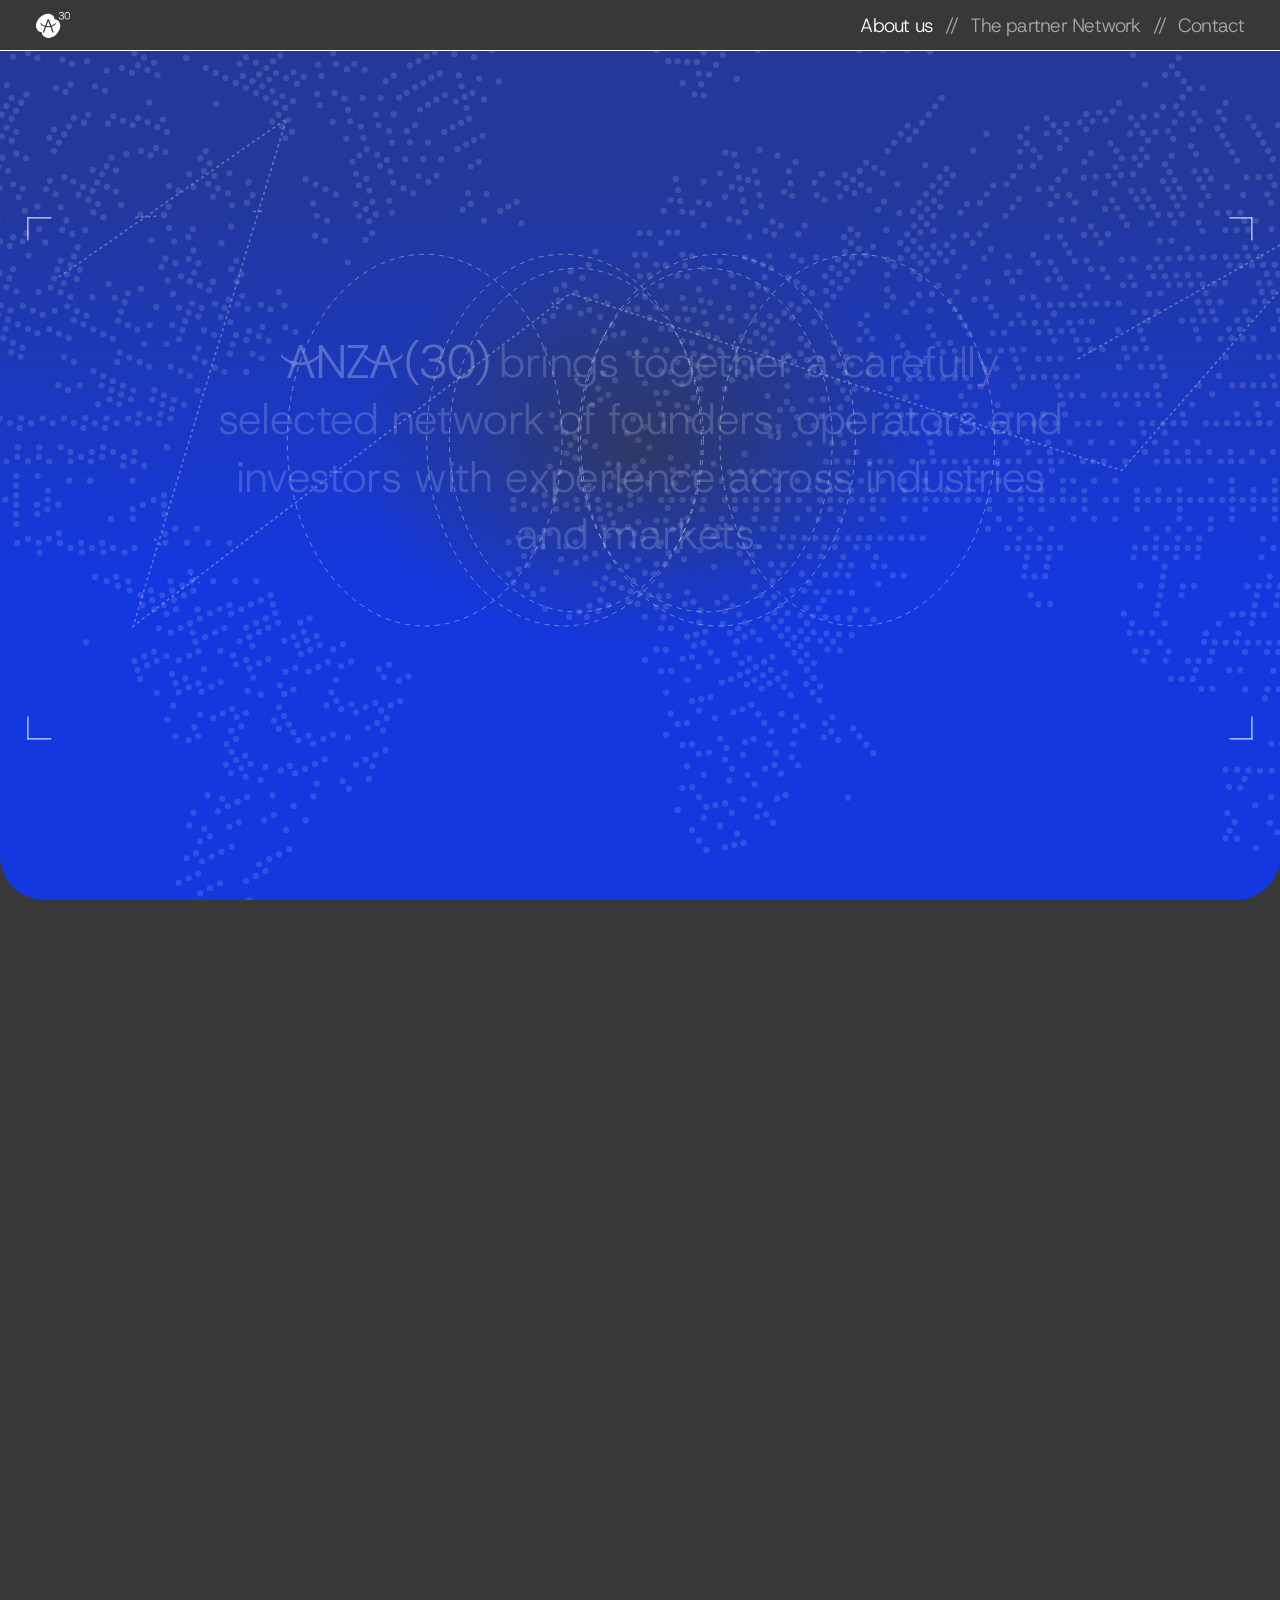
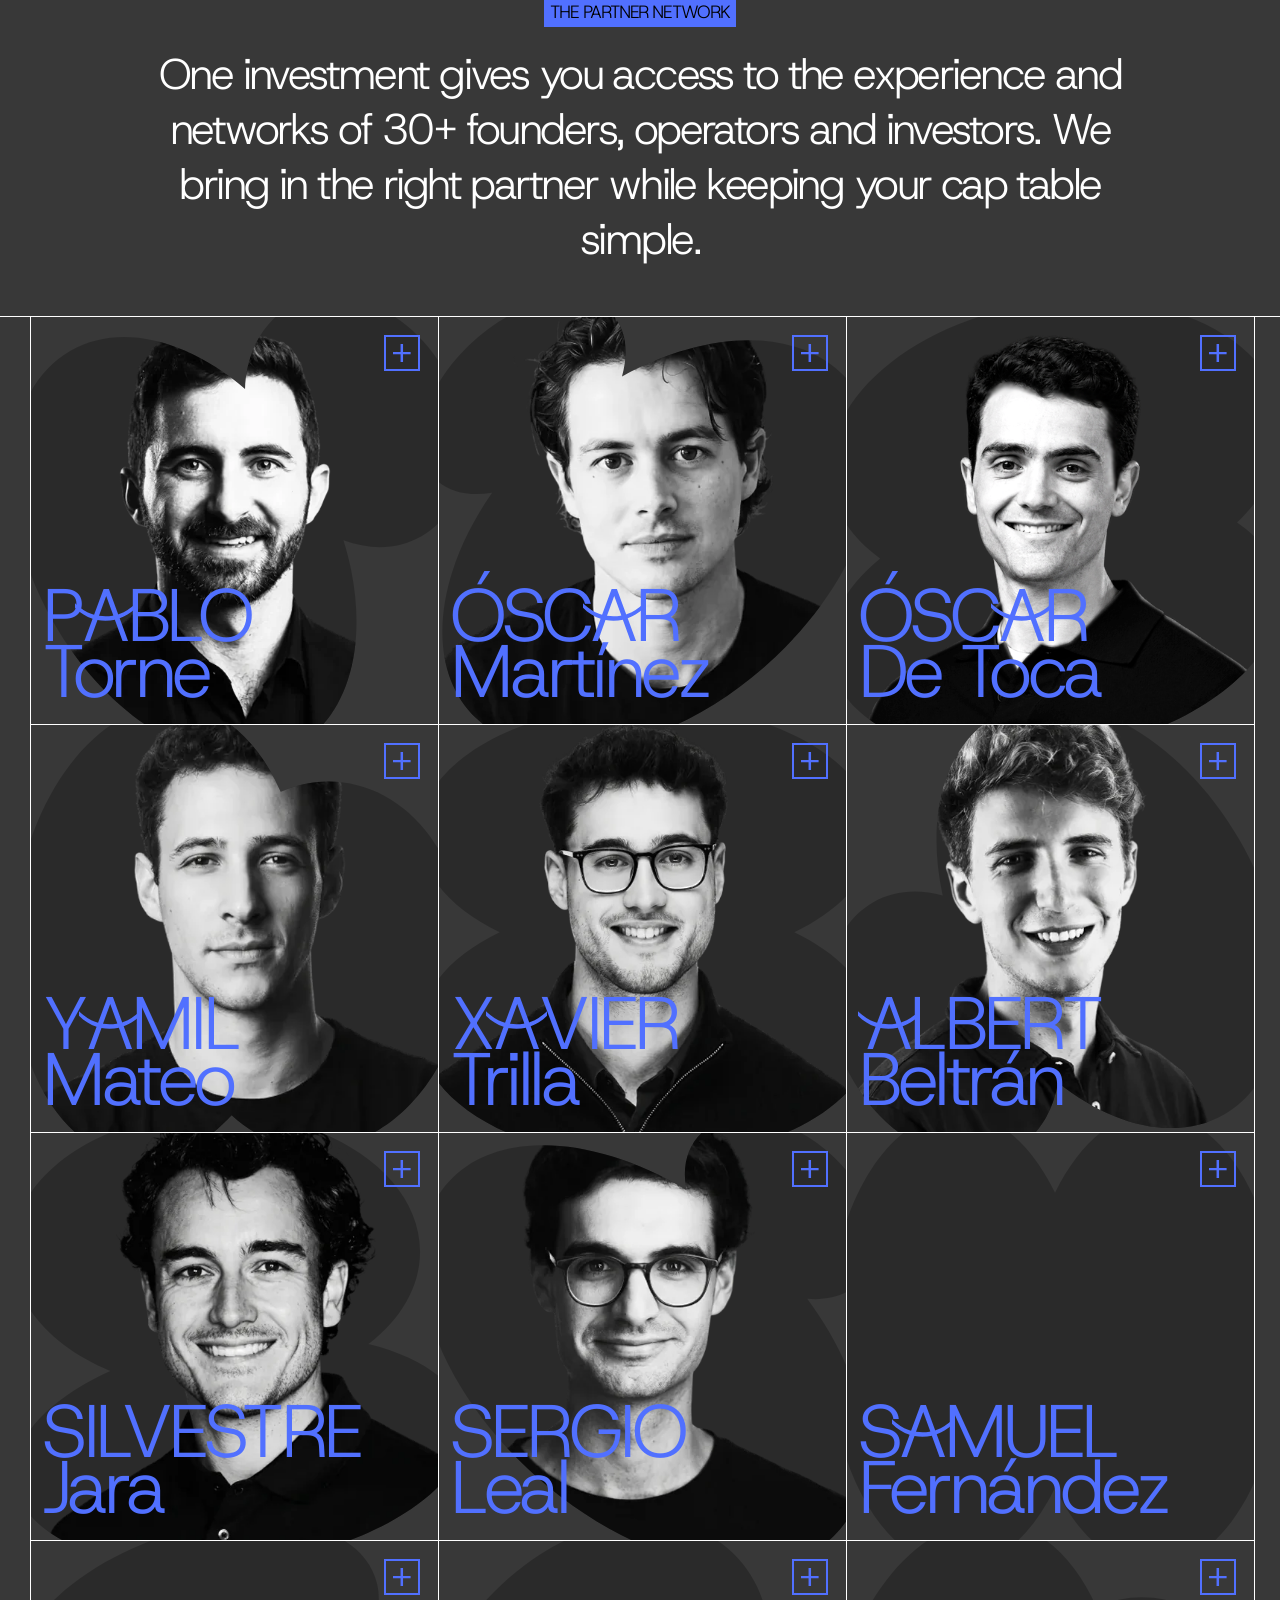
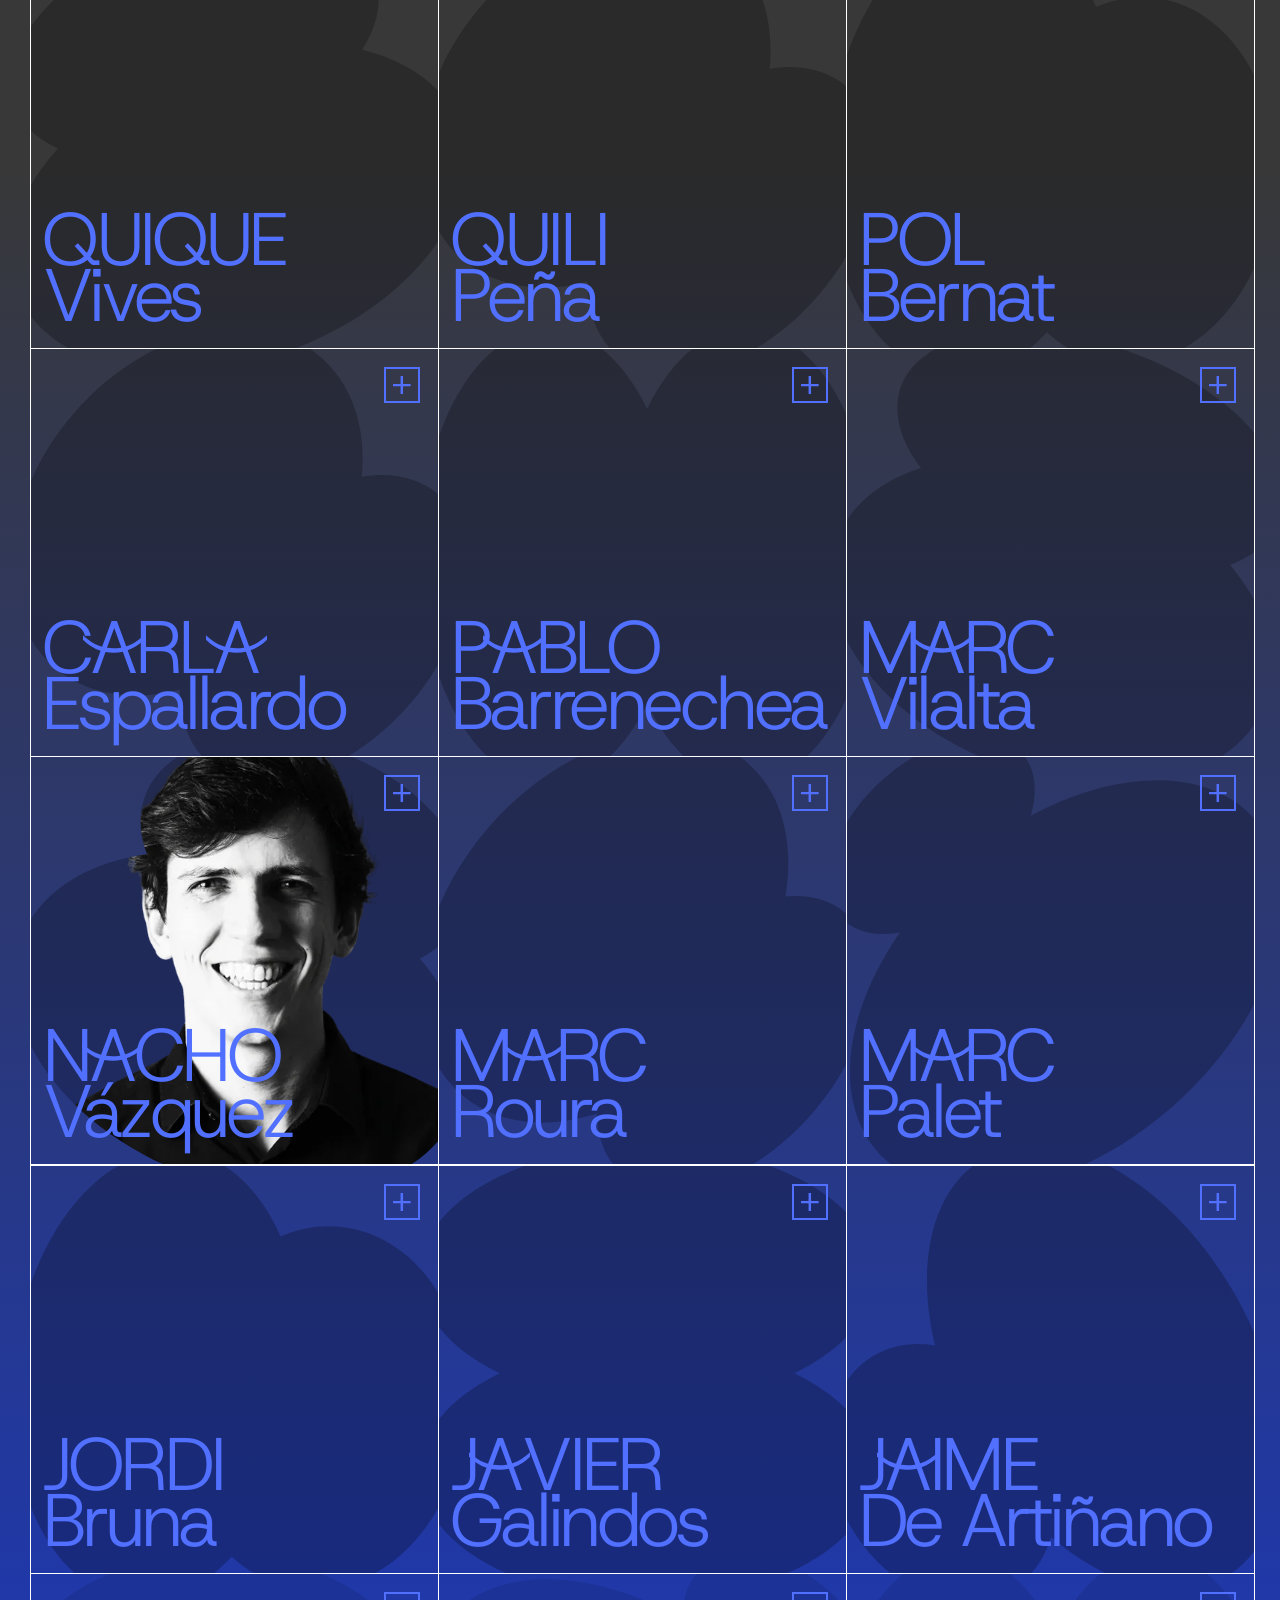
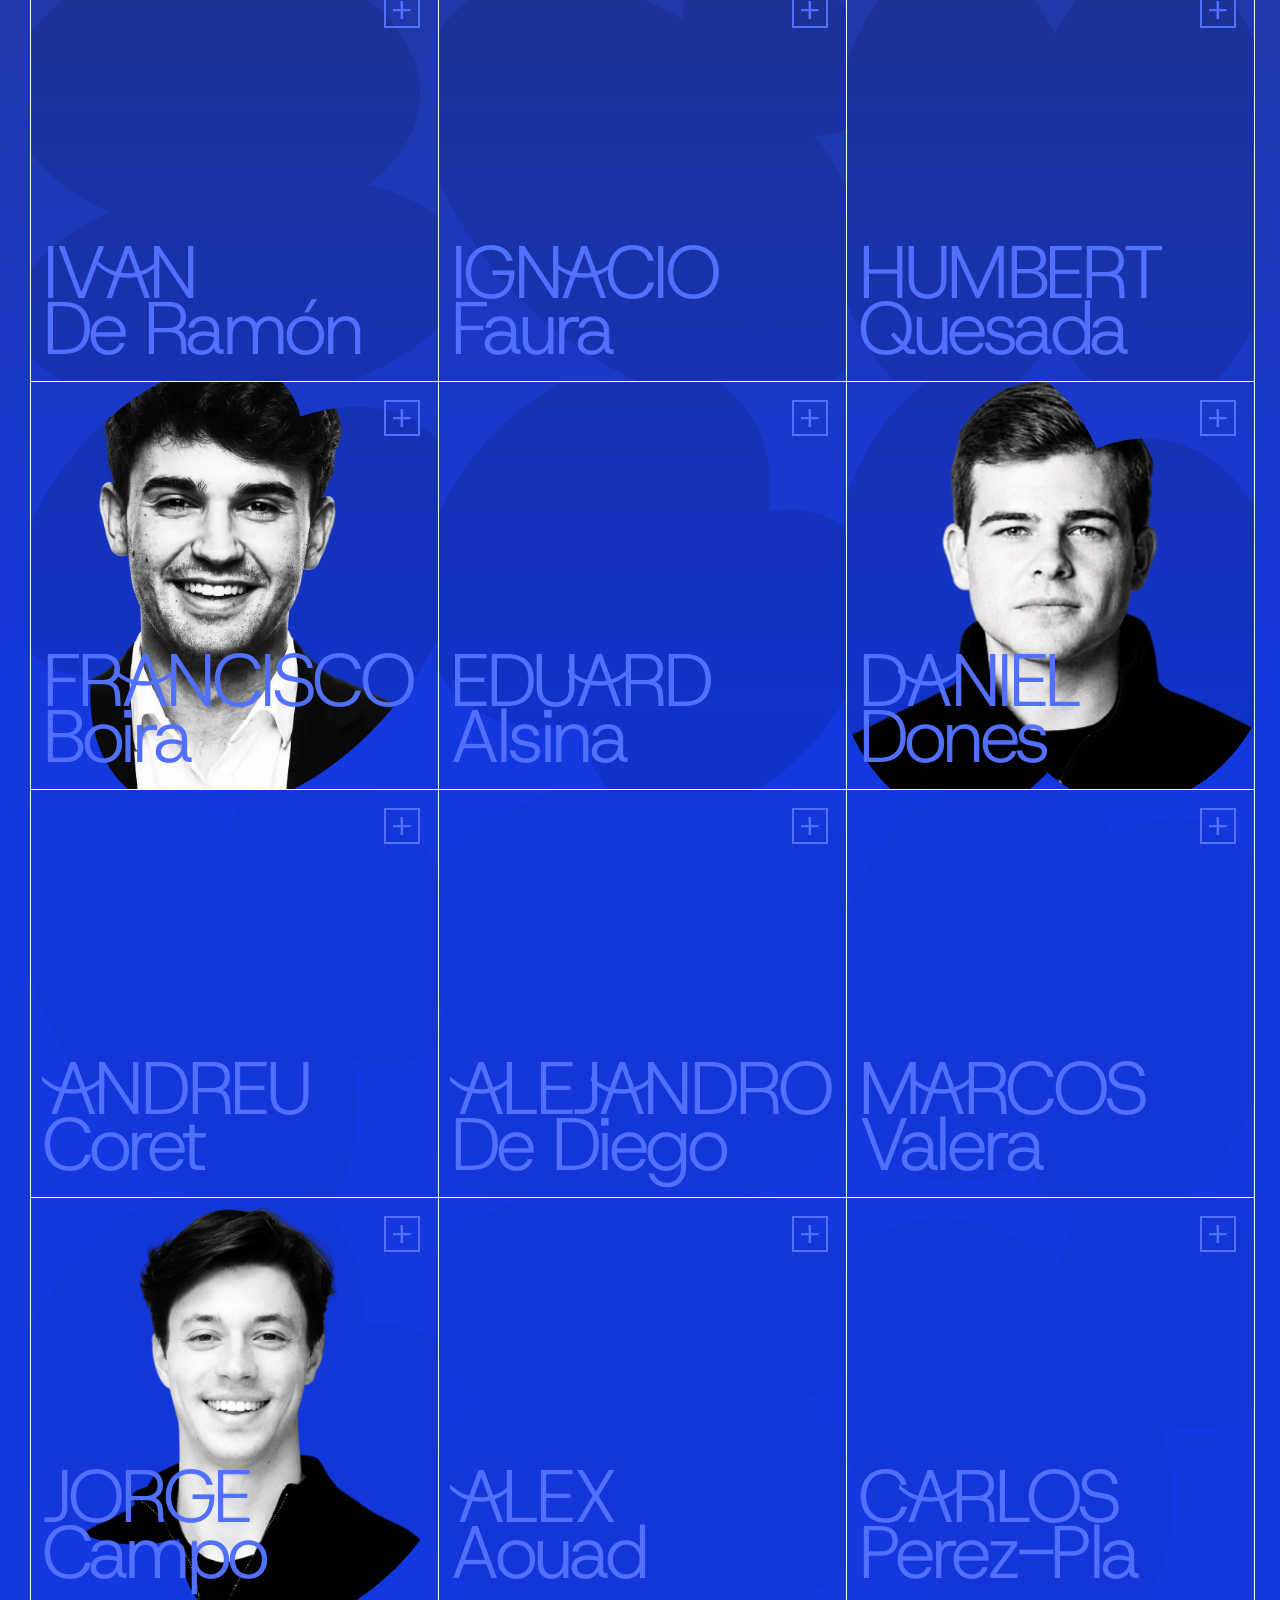
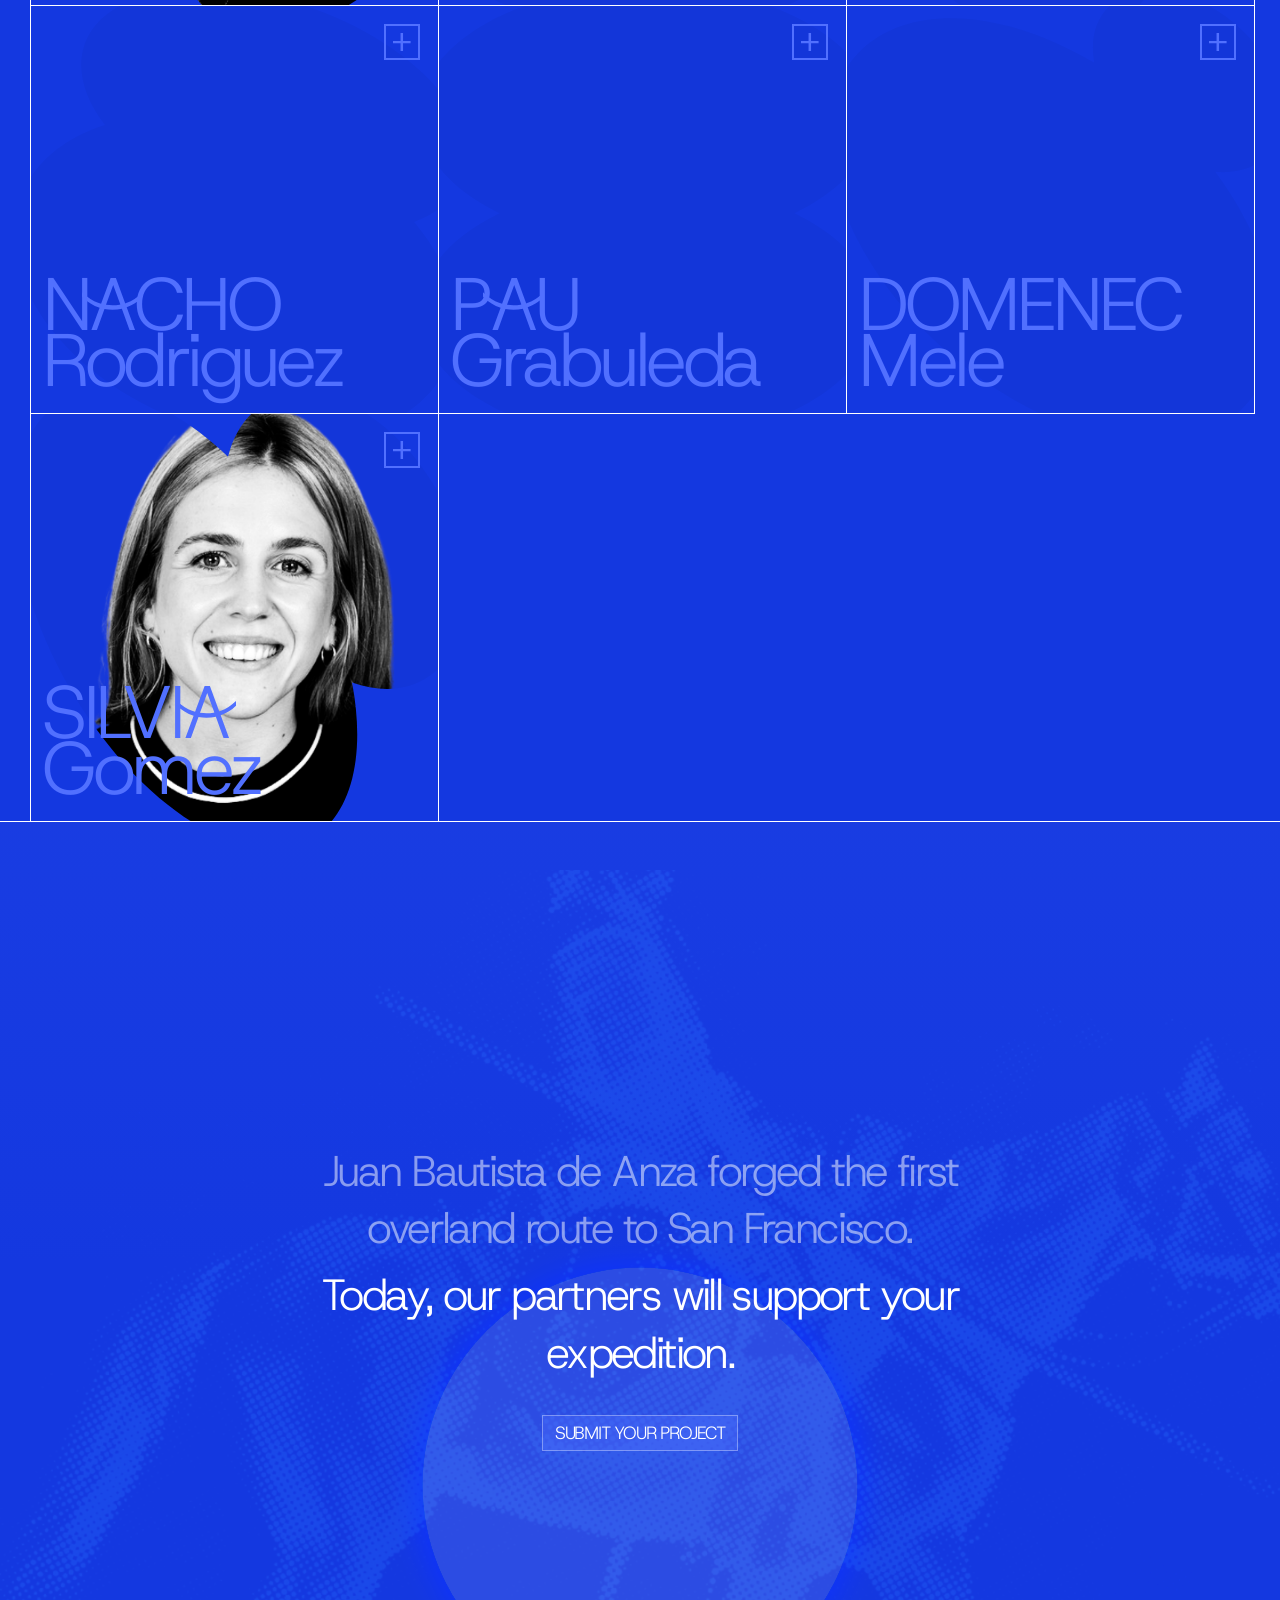
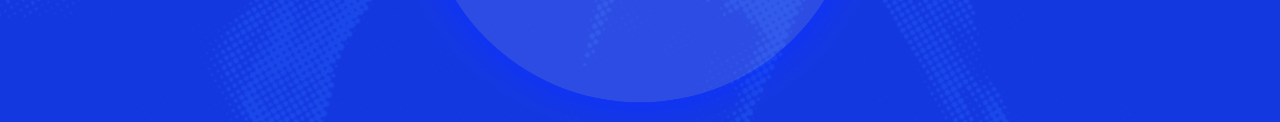
==== commit ff933c9a: "Add files via upload" ====
--- a/index.html
+++ b/index.html
@@ -163,13 +163,13 @@
 
       <!-- ↓↓ TEXTOS DEL HERO: pantalla 1, 2, 3 y 4 ↓↓ -->
       <div class="scene scene--1 is-active">
-        <h1>30 Business Angels. <u>One Line</u> In Your Cap Table.</h1>
+        <h1>A network of Business Angels. <u>One Line</u> In Your Cap Table.</h1>
         <p>We invest at the pre-seed and seed stages, backing ambitious founders building for international markets.</p>
       </div>
 
       <!-- Pantalla 2: empieza con el logotipo ANZA(30) dibujado (el <svg>); el texto va después -->
       <div class="scene scene--2" aria-hidden="true">
-        <p><svg class="scene__wordmark" viewBox="0 0 282 62" fill="#fff" role="img" aria-label="ANZA(30)"><path d="M263.64 61.30C266.42 58.35 268.66 55.53 270.37 52.84C272.08 50.19 273.39 47.62 274.29 45.14C275.23 42.66 275.87 40.23 276.21 37.83C276.55 35.44 276.72 33.04 276.72 30.65C276.72 28.25 276.55 25.86 276.21 23.47C275.87 21.07 275.23 18.64 274.29 16.16C273.39 13.68 272.08 11.11 270.37 8.46C268.66 5.77 266.42 2.94 263.64 0H268.19C270.84 2.56 273.13 5.40 275.06 8.52C277.02 11.65 278.54 15.04 279.61 18.72C280.68 22.40 281.21 26.37 281.21 30.65C281.21 34.92 280.68 38.90 279.61 42.58C278.54 46.25 277.02 49.63 275.06 52.71C273.13 55.83 270.84 58.7 268.19 61.30H263.64Z"/><path d="M244.44 52.77C240.68 52.77 237.49 51.83 234.89 49.95C232.32 48.07 230.38 45.40 229.05 41.94C227.72 38.47 227.06 34.35 227.06 29.56C227.06 24.77 227.72 20.64 229.05 17.18C230.38 13.72 232.32 11.05 234.89 9.17C237.49 7.28 240.68 6.34 244.44 6.34C248.25 6.34 251.43 7.28 254.00 9.17C256.56 11.05 258.51 13.72 259.83 17.18C261.16 20.64 261.82 24.77 261.82 29.56C261.82 34.35 261.16 38.47 259.83 41.94C258.51 45.40 256.56 48.07 254.00 49.95C251.43 51.83 248.25 52.77 244.44 52.77ZM244.44 48.86C248.76 48.86 251.97 47.17 254.06 43.80C256.16 40.38 257.20 35.63 257.20 29.56C257.20 23.53 256.16 18.83 254.06 15.45C251.97 12.03 248.76 10.32 244.44 10.32C240.12 10.32 236.92 12.03 234.82 15.45C232.73 18.83 231.68 23.53 231.68 29.56C231.68 35.63 232.73 40.38 234.82 43.80C236.92 47.17 240.12 48.86 244.44 48.86Z"/><path d="M206.77 52.77C203.31 52.77 200.29 52.26 197.73 51.23C195.21 50.17 193.22 48.61 191.77 46.55C190.31 44.46 189.52 41.89 189.39 38.86H194.01C194.01 40.65 194.48 42.30 195.42 43.80C196.36 45.29 197.77 46.51 199.65 47.45C201.58 48.35 203.95 48.80 206.77 48.80C210.45 48.80 213.21 47.86 215.04 45.98C216.93 44.09 217.87 41.83 217.87 39.18C217.87 36.91 217.29 35.07 216.14 33.66C214.98 32.25 213.42 31.23 211.45 30.58C209.53 29.90 207.41 29.56 205.10 29.56H200.36V25.71H205.17C208.59 25.71 211.22 25.01 213.06 23.59C214.94 22.14 215.88 20.17 215.88 17.69C215.88 15.56 215.13 13.80 213.63 12.44C212.14 11.03 209.85 10.32 206.77 10.32C203.35 10.32 200.74 11.09 198.95 12.63C197.15 14.12 196.15 16.07 195.93 18.46H191.25C191.38 16.11 192.04 14.04 193.24 12.24C194.48 10.41 196.23 8.97 198.50 7.95C200.81 6.88 203.57 6.34 206.77 6.34C209.81 6.34 212.33 6.86 214.34 7.88C216.39 8.87 217.93 10.21 218.96 11.92C219.98 13.59 220.5 15.43 220.5 17.44C220.5 19.58 219.88 21.61 218.64 23.53C217.40 25.45 215.39 26.74 212.61 27.38C215.39 27.93 217.72 29.22 219.60 31.23C221.52 33.19 222.48 35.82 222.48 39.11C222.48 41.55 221.89 43.82 220.69 45.91C219.53 47.96 217.78 49.63 215.43 50.91C213.12 52.15 210.24 52.77 206.77 52.77Z"/><path d="M182.87 61.30C180.22 58.7 177.91 55.83 175.94 52.71C174.02 49.63 172.52 46.25 171.45 42.58C170.38 38.90 169.85 34.92 169.85 30.65C169.85 26.37 170.38 22.40 171.45 18.72C172.52 15.04 174.02 11.65 175.94 8.52C177.91 5.40 180.22 2.56 182.87 0H187.42C184.68 2.94 182.44 5.77 180.69 8.46C178.98 11.11 177.65 13.68 176.71 16.16C175.81 18.64 175.19 21.07 174.85 23.47C174.51 25.86 174.34 28.25 174.34 30.65C174.34 33.04 174.51 35.44 174.85 37.83C175.19 40.23 175.81 42.66 176.71 45.14C177.65 47.62 178.98 50.19 180.69 52.84C182.44 55.53 184.68 58.35 187.42 61.30H182.87Z"/><path d="M89.88 52.00V48.41L112.46 11.09H90.27V7.11H117.72V10.70L95.14 48.03H118.04V52.00H89.88Z"/><path d="M51.32 52.00V7.11H55.80L80.62 44.44V7.11H85.11V52.00H80.62L55.80 14.62V52.00H51.32Z"/><path d="M37.13 29.09C37.61 28.94 38.08 28.77 38.56 28.59C40.68 27.82 42.87 26.70 45.14 25.23C47.44 23.76 49.85 21.84 52.37 19.46V23.36C50.18 25.64 47.75 27.60 45.08 29.25C42.99 30.57 40.76 31.65 38.39 32.50L45.57 51.98H40.84L34.22 33.70C31.69 34.25 29.01 34.53 26.18 34.53C23.78 34.53 21.49 34.33 19.31 33.93L12.77 51.98H8.05L15.11 32.88C12.31 31.99 9.72 30.78 7.34 29.25C4.67 27.60 2.22 25.64 0 23.36V19.46C2.51 21.84 4.93 23.76 7.23 25.23C9.49 26.70 11.68 27.82 13.80 28.59C14.67 28.92 15.53 29.20 16.39 29.45L24.57 7.32H29.10L37.13 29.09ZM20.62 30.31C22.47 30.56 24.33 30.68 26.18 30.68C28.23 30.68 30.27 30.53 32.32 30.24C32.52 30.21 32.73 30.18 32.93 30.14L26.81 13.24L20.62 30.31Z"/><path d="M149.36 29.09C149.83 28.94 150.31 28.77 150.79 28.59C152.91 27.82 155.10 26.70 157.36 25.23C159.66 23.76 162.07 21.84 164.59 19.46V23.36C162.40 25.64 159.97 27.60 157.31 29.25C155.22 30.57 152.99 31.65 150.61 32.50L157.79 51.98H153.07L146.45 33.70C143.92 34.25 141.24 34.53 138.41 34.53C136.01 34.53 133.72 34.33 131.54 33.93L125.00 51.98H120.28L127.34 32.88C124.54 31.99 121.95 30.78 119.56 29.25C116.90 27.60 114.45 25.64 112.22 23.36V19.46C114.74 21.84 117.15 23.76 119.45 25.23C121.72 26.70 123.91 27.82 126.03 28.59C126.9 28.92 127.76 29.20 128.61 29.45L136.80 7.32H141.33L149.36 29.09ZM132.85 30.31C134.70 30.56 136.55 30.68 138.41 30.68C140.45 30.68 142.50 30.53 144.54 30.24C144.75 30.21 144.95 30.18 145.16 30.14L139.03 13.24L132.85 30.31Z"/></svg>brings together 30 carefully selected founders, operators and investors with experience across industries and markets.</p>
+        <p><svg class="scene__wordmark" viewBox="0 0 282 62" fill="#fff" role="img" aria-label="ANZA(30)"><path d="M263.64 61.30C266.42 58.35 268.66 55.53 270.37 52.84C272.08 50.19 273.39 47.62 274.29 45.14C275.23 42.66 275.87 40.23 276.21 37.83C276.55 35.44 276.72 33.04 276.72 30.65C276.72 28.25 276.55 25.86 276.21 23.47C275.87 21.07 275.23 18.64 274.29 16.16C273.39 13.68 272.08 11.11 270.37 8.46C268.66 5.77 266.42 2.94 263.64 0H268.19C270.84 2.56 273.13 5.40 275.06 8.52C277.02 11.65 278.54 15.04 279.61 18.72C280.68 22.40 281.21 26.37 281.21 30.65C281.21 34.92 280.68 38.90 279.61 42.58C278.54 46.25 277.02 49.63 275.06 52.71C273.13 55.83 270.84 58.7 268.19 61.30H263.64Z"/><path d="M244.44 52.77C240.68 52.77 237.49 51.83 234.89 49.95C232.32 48.07 230.38 45.40 229.05 41.94C227.72 38.47 227.06 34.35 227.06 29.56C227.06 24.77 227.72 20.64 229.05 17.18C230.38 13.72 232.32 11.05 234.89 9.17C237.49 7.28 240.68 6.34 244.44 6.34C248.25 6.34 251.43 7.28 254.00 9.17C256.56 11.05 258.51 13.72 259.83 17.18C261.16 20.64 261.82 24.77 261.82 29.56C261.82 34.35 261.16 38.47 259.83 41.94C258.51 45.40 256.56 48.07 254.00 49.95C251.43 51.83 248.25 52.77 244.44 52.77ZM244.44 48.86C248.76 48.86 251.97 47.17 254.06 43.80C256.16 40.38 257.20 35.63 257.20 29.56C257.20 23.53 256.16 18.83 254.06 15.45C251.97 12.03 248.76 10.32 244.44 10.32C240.12 10.32 236.92 12.03 234.82 15.45C232.73 18.83 231.68 23.53 231.68 29.56C231.68 35.63 232.73 40.38 234.82 43.80C236.92 47.17 240.12 48.86 244.44 48.86Z"/><path d="M206.77 52.77C203.31 52.77 200.29 52.26 197.73 51.23C195.21 50.17 193.22 48.61 191.77 46.55C190.31 44.46 189.52 41.89 189.39 38.86H194.01C194.01 40.65 194.48 42.30 195.42 43.80C196.36 45.29 197.77 46.51 199.65 47.45C201.58 48.35 203.95 48.80 206.77 48.80C210.45 48.80 213.21 47.86 215.04 45.98C216.93 44.09 217.87 41.83 217.87 39.18C217.87 36.91 217.29 35.07 216.14 33.66C214.98 32.25 213.42 31.23 211.45 30.58C209.53 29.90 207.41 29.56 205.10 29.56H200.36V25.71H205.17C208.59 25.71 211.22 25.01 213.06 23.59C214.94 22.14 215.88 20.17 215.88 17.69C215.88 15.56 215.13 13.80 213.63 12.44C212.14 11.03 209.85 10.32 206.77 10.32C203.35 10.32 200.74 11.09 198.95 12.63C197.15 14.12 196.15 16.07 195.93 18.46H191.25C191.38 16.11 192.04 14.04 193.24 12.24C194.48 10.41 196.23 8.97 198.50 7.95C200.81 6.88 203.57 6.34 206.77 6.34C209.81 6.34 212.33 6.86 214.34 7.88C216.39 8.87 217.93 10.21 218.96 11.92C219.98 13.59 220.5 15.43 220.5 17.44C220.5 19.58 219.88 21.61 218.64 23.53C217.40 25.45 215.39 26.74 212.61 27.38C215.39 27.93 217.72 29.22 219.60 31.23C221.52 33.19 222.48 35.82 222.48 39.11C222.48 41.55 221.89 43.82 220.69 45.91C219.53 47.96 217.78 49.63 215.43 50.91C213.12 52.15 210.24 52.77 206.77 52.77Z"/><path d="M182.87 61.30C180.22 58.7 177.91 55.83 175.94 52.71C174.02 49.63 172.52 46.25 171.45 42.58C170.38 38.90 169.85 34.92 169.85 30.65C169.85 26.37 170.38 22.40 171.45 18.72C172.52 15.04 174.02 11.65 175.94 8.52C177.91 5.40 180.22 2.56 182.87 0H187.42C184.68 2.94 182.44 5.77 180.69 8.46C178.98 11.11 177.65 13.68 176.71 16.16C175.81 18.64 175.19 21.07 174.85 23.47C174.51 25.86 174.34 28.25 174.34 30.65C174.34 33.04 174.51 35.44 174.85 37.83C175.19 40.23 175.81 42.66 176.71 45.14C177.65 47.62 178.98 50.19 180.69 52.84C182.44 55.53 184.68 58.35 187.42 61.30H182.87Z"/><path d="M89.88 52.00V48.41L112.46 11.09H90.27V7.11H117.72V10.70L95.14 48.03H118.04V52.00H89.88Z"/><path d="M51.32 52.00V7.11H55.80L80.62 44.44V7.11H85.11V52.00H80.62L55.80 14.62V52.00H51.32Z"/><path d="M37.13 29.09C37.61 28.94 38.08 28.77 38.56 28.59C40.68 27.82 42.87 26.70 45.14 25.23C47.44 23.76 49.85 21.84 52.37 19.46V23.36C50.18 25.64 47.75 27.60 45.08 29.25C42.99 30.57 40.76 31.65 38.39 32.50L45.57 51.98H40.84L34.22 33.70C31.69 34.25 29.01 34.53 26.18 34.53C23.78 34.53 21.49 34.33 19.31 33.93L12.77 51.98H8.05L15.11 32.88C12.31 31.99 9.72 30.78 7.34 29.25C4.67 27.60 2.22 25.64 0 23.36V19.46C2.51 21.84 4.93 23.76 7.23 25.23C9.49 26.70 11.68 27.82 13.80 28.59C14.67 28.92 15.53 29.20 16.39 29.45L24.57 7.32H29.10L37.13 29.09ZM20.62 30.31C22.47 30.56 24.33 30.68 26.18 30.68C28.23 30.68 30.27 30.53 32.32 30.24C32.52 30.21 32.73 30.18 32.93 30.14L26.81 13.24L20.62 30.31Z"/><path d="M149.36 29.09C149.83 28.94 150.31 28.77 150.79 28.59C152.91 27.82 155.10 26.70 157.36 25.23C159.66 23.76 162.07 21.84 164.59 19.46V23.36C162.40 25.64 159.97 27.60 157.31 29.25C155.22 30.57 152.99 31.65 150.61 32.50L157.79 51.98H153.07L146.45 33.70C143.92 34.25 141.24 34.53 138.41 34.53C136.01 34.53 133.72 34.33 131.54 33.93L125.00 51.98H120.28L127.34 32.88C124.54 31.99 121.95 30.78 119.56 29.25C116.90 27.60 114.45 25.64 112.22 23.36V19.46C114.74 21.84 117.15 23.76 119.45 25.23C121.72 26.70 123.91 27.82 126.03 28.59C126.9 28.92 127.76 29.20 128.61 29.45L136.80 7.32H141.33L149.36 29.09ZM132.85 30.31C134.70 30.56 136.55 30.68 138.41 30.68C140.45 30.68 142.50 30.53 144.54 30.24C144.75 30.21 144.95 30.18 145.16 30.14L139.03 13.24L132.85 30.31Z"/></svg>brings together a carefully selected network of founders, operators and investors with experience across industries and markets.</p>
       </div>
 
       <!-- Pantalla 3: dos párrafos -->
@@ -194,7 +194,7 @@
       <!-- Etiqueta y titular de la sección -->
       <div class="network__intro">
         <p class="network__label">THE PARTNER NETWORK</p>
-        <h2 class="network__title" id="network-title">One investment gives you access to the experience and networks of 30 founders, operators and investors. We bring in the right partner while keeping your cap table simple.</h2>
+        <h2 class="network__title" id="network-title">One investment gives you access to the experience and networks of 30+ founders, operators and investors. We bring in the right partner while keeping your cap table simple.</h2>
       </div>
 
       <!-- ╔══════════════════════════════════════════════════════════════════════╗
@@ -332,7 +332,7 @@
       <li class="card">
         <div class="card__pic" style="clip-path:url(#blob-13)"><img src="assets/img/partners/carla-espallardo.webp" alt="Portrait of Carla Espallardo" width="600" height="600" loading="lazy" decoding="async"></div>
         <svg class="card__lines" viewBox="0 0 600 600" aria-hidden="true"><use href="#lines-13"/></svg>
-        <p class="card__bio">MIT Sloan MBA candidate and Fulbright Scholar focused on finance, financial inclusion and impact investing. Founder of Demarino, with experience across strategy, entrepreneurship and corporate development.</p>
+        <p class="card__bio">MIT Sloan MBA candidate and Fulbright scholar focused in fintech and impact investing. Experience in strategic consulting leading Digital and AI transformations, and work with startups and accelerators.</p>
         <h3 class="card__name"><span>CARLA</span> <span>Espallardo</span></h3>
       </li>
 
@@ -346,7 +346,7 @@
 
       <!-- ── PARTNER 15 · Marc Vilalta ── -->
       <li class="card">
-        <div class="card__pic" style="clip-path:url(#blob-15)"><img src="assets/img/partners/marc-vilalta.webp" alt="Portrait of Marc Vilalta" width="600" height="600" loading="lazy" decoding="async"></div>
+        <div class="card__pic" style="clip-path:url(#blob-15)"><img src="assets/img/partners/marc-vilalta.png" alt="Portrait of Marc Vilalta" width="600" height="600" loading="lazy" decoding="async"></div>
         <svg class="card__lines" viewBox="0 0 600 600" aria-hidden="true"><use href="#lines-15"/></svg>
         <p class="card__bio">Account Executive at Salesforce in Dublin, focused on CRM, AI and digital transformation. Previously worked in venture capital at Enzo Ventures across investment analysis and startup scouting.</p>
         <h3 class="card__name"><span>MARC</span> <span>Vilalta</span></h3>
@@ -434,7 +434,7 @@
 
       <!-- ── PARTNER 26 · Eduard Alsina ── -->
       <li class="card">
-        <div class="card__pic" style="clip-path:url(#blob-26)"><img src="assets/img/partners/eduard-alsina.webp" alt="Portrait of Eduard Alsina" width="600" height="600" loading="lazy" decoding="async"></div>
+        <div class="card__pic" style="clip-path:url(#blob-26)"><img src="assets/img/partners/eduard-alsina.png" alt="Portrait of Eduard Alsina" width="600" height="600" loading="lazy" decoding="async"></div>
         <svg class="card__lines" viewBox="0 0 600 600" aria-hidden="true"><use href="#lines-26"/></svg>
         <p class="card__bio">MIT Sloan MBA candidate, Rafael del Pino Scholar and BCG consultant, with experience across strategy, technology and business operations, including work with GoFundMe.</p>
         <h3 class="card__name"><span>EDUARD</span> <span>Alsina</span></h3>
@@ -442,7 +442,7 @@
 
       <!-- ── PARTNER 27 · Daniel Dones ── -->
       <li class="card">
-        <div class="card__pic" style="clip-path:url(#blob-27)"><img src="assets/img/partners/daniel-dones.webp" alt="Portrait of Daniel Dones" width="600" height="600" loading="lazy" decoding="async"></div>
+        <div class="card__pic" style="clip-path:url(#blob-27)"><img src="assets/img/partners/daniel-dones.png" alt="Portrait of Daniel Dones" width="600" height="600" loading="lazy" decoding="async"></div>
         <svg class="card__lines" viewBox="0 0 600 600" aria-hidden="true"><use href="#lines-27"/></svg>
         <p class="card__bio">Forward Deployed Engineer at HappyRobot in Madrid, working on the deployment of AI solutions for enterprise customers. He combines a strong technical background with experience in a fast-growing technology company.</p>
         <h3 class="card__name"><span>DANIEL</span> <span>Dones</span></h3>
@@ -470,6 +470,62 @@
         <svg class="card__lines" viewBox="0 0 600 600" aria-hidden="true"><use href="#lines-29"/></svg>
         <p class="card__bio">Early member of the GTM team at ElevenLabs, joining when the company had fewer than 50 employees and contributing to its growth to over 800. Previously in enterprise sales at Datadog and co-founder of The Closing Circle, a community for tech sales professionals.</p>
         <h3 class="card__name"><span>MARCOS</span> <span>Valera</span></h3>
+      </li>
+
+      <!-- ── PARTNER 31 · Jorge Campo ── -->
+      <li class="card">
+        <div class="card__pic" style="clip-path:url(#blob-11)"><img src="assets/img/partners/jorge-campo.png" alt="Portrait of Jorge Campo" width="600" height="600" loading="lazy" decoding="async"></div>
+        <svg class="card__lines" viewBox="0 0 600 600" aria-hidden="true"><use href="#lines-11"/></svg>
+        <p class="card__bio">Operations at Causa Prima, an AI startup automating B2B finance. Previously at Kfund, where he led the firm's Barcelona operations. Former Head of Iberia at baby vc. Biomedical engineer.</p>
+        <h3 class="card__name"><span>JORGE</span> <span>Campo</span></h3>
+      </li>
+
+      <!-- ── PARTNER 32 · Alex Aouad ── -->
+        <li class="card">
+        <div class="card__pic" style="clip-path:url(#blob-05)"><img src="assets/img/partners/alex-aouad.png" alt="Portrait of Alex Aouad" width="600" height="600" loading="lazy" decoding="async"></div>
+        <svg class="card__lines" viewBox="0 0 600 600" aria-hidden="true"><use href="#lines-05"/></svg>
+        <p class="card__bio">Growth at Monaco, a San Francisco-based AI sales platform founded by former Brex CRO Sam Blond. Previously Founding GTM at Mosaic, a Y Combinator-backed startup, and co-founder of Launchyfi, later renamed Skoll. Former CRO at Serenity GPT and AI Business Fellow at Perplexity.</p>
+        <h3 class="card__name"><span>ALEX</span> <span>Aouad</span></h3>
+      </li>
+
+       <!-- ── PARTNER 33 · Carlos Perez-Pla ── -->
+         <li class="card">
+        <div class="card__pic" style="clip-path:url(#blob-01)"><img src="assets/img/partners/carlos-perez-pla.png" alt="Portrait of Carlos Perez-Pla" width="600" height="600" loading="lazy" decoding="async"></div>
+        <svg class="card__lines" viewBox="0 0 600 600" aria-hidden="true"><use href="#lines-01"/></svg>
+        <p class="card__bio">Investor at Illuminate Financial in London. Previously Principal at Plug and Play in Silicon Valley, where he spent nearly six years. Former Head of Finance at OrbitalAds.</p>
+        <h3 class="card__name"><span>CARLOS</span> <span>Perez-Pla</span></h3>
+      </li>
+
+      <!-- ── PARTNER 34 · Nacho Rodriguez ── -->
+       <li class="card">
+        <div class="card__pic" style="clip-path:url(#blob-15)"><img src="assets/img/partners/nacho-rodriguez.png" alt="Portrait of Nacho Rodriguez" width="600" height="600" loading="lazy" decoding="async"></div>
+        <svg class="card__lines" viewBox="0 0 600 600" aria-hidden="true"><use href="#lines-15"/></svg>
+        <p class="card__bio">AI Product Manager at Prosper AI in New York. Previously at WHOOP. Master's in Mechanical Engineering from MIT, with a minor in Business at MIT Sloan.</p>
+        <h3 class="card__name"><span>NACHO</span> <span>Rodriguez</span></h3>
+      </li>
+
+       <!-- ── PARTNER 35 · Pau Grabuleda ── -->
+        <li class="card">
+        <div class="card__pic" style="clip-path:url(#blob-20)"><img src="assets/img/partners/pau-grabuleda.png" alt="Portrait of Pau Grabuleda" width="600" height="600" loading="lazy" decoding="async"></div>
+        <svg class="card__lines" viewBox="0 0 600 600" aria-hidden="true"><use href="#lines-20"/></svg>
+        <p class="card__bio">Founding GTM at Taxwire. Previously Chief of Staff at Abacum. Earlier experience at Morgan Stanley in New York; graduated magna cum laude from St. Francis College.</p>
+        <h3 class="card__name"><span>PAU</span> <span>Grabuleda</span></h3>
+      </li>
+
+       <!-- ── PARTNER 36 · Domenec Mele ── -->
+         <li class="card">
+        <div class="card__pic" style="clip-path:url(#blob-08)"><img src="assets/img/partners/domenec-mele.png" alt="Portrait of Domenec Mele" width="600" height="600" loading="lazy" decoding="async"></div>
+        <svg class="card__lines" viewBox="0 0 600 600" aria-hidden="true"><use href="#lines-08"/></svg>
+        <p class="card__bio">Strategy, Product and Operations at Crossmint. Previously at Deliveroo and Rappi. Co-founder and Vice President of The Exponential Fellowship, helping young Spanish talent join leading startups in Silicon Valley.</p>
+        <h3 class="card__name"><span>DOMENEC</span> <span>Mele</span></h3>
+      </li>
+
+      <!-- ── PARTNER 36 · Silvia Gomez ── -->
+       <li class="card">
+        <div class="card__pic" style="clip-path:url(#blob-28)"><img src="assets/img/partners/silvia-gomez.png" alt="Portrait of Silvia Gomez" width="600" height="600" loading="lazy" decoding="async"></div>
+        <svg class="card__lines" viewBox="0 0 600 600" aria-hidden="true"><use href="#lines-28"/></svg>
+        <p class="card__bio">Growth Investment Associate at Eurazeo in London. Previously in Technology Investment Banking at Citi. Graduated in Politics, Law and Economics from IE University.</p>
+        <h3 class="card__name"><span>SILVIA</span> <span>Gomez</span></h3>
       </li>
 
       <!-- ── PLANTILLA PARA UN PARTNER NUEVO (31, 32, 33…) ─────────────────────
@@ -504,7 +560,7 @@
       <div class="closing__sun"></div>
       <div class="closing__haze"></div>
       <p class="closing__lead">Juan Bautista de Anza forged the first overland route to San Francisco.</p>
-      <p class="closing__main">Today, 30 operators will support your expedition.</p>
+      <p class="closing__main">Today, our partners will support your expedition.</p>
       <!-- BOTÓN DE CONTACTO: al pulsarlo copia el email al portapapeles y lo muestra
            en el propio botón. Para cambiar la dirección, edita data-email="…". -->
       <button class="closing__cta" type="button" id="submit-project" data-email="hello@anza30.com" aria-live="polite">Submit your project</button>
--- a/css/styles.css
+++ b/css/styles.css
@@ -629,12 +629,6 @@
     --px: calc(100cqw / 825);
     --shift: 112.5;
   }
-  .grid > .card:last-child:nth-child(3n + 1) {
-    grid-column: span 6;
-    aspect-ratio: 3 / 1;
-    --px: calc(100cqw / 1650);
-    --shift: 525;
-  }
 }
 @media (min-width: 641px) and (max-width: 1024px) {
   .grid > .card:last-child:nth-child(2n + 1) {
